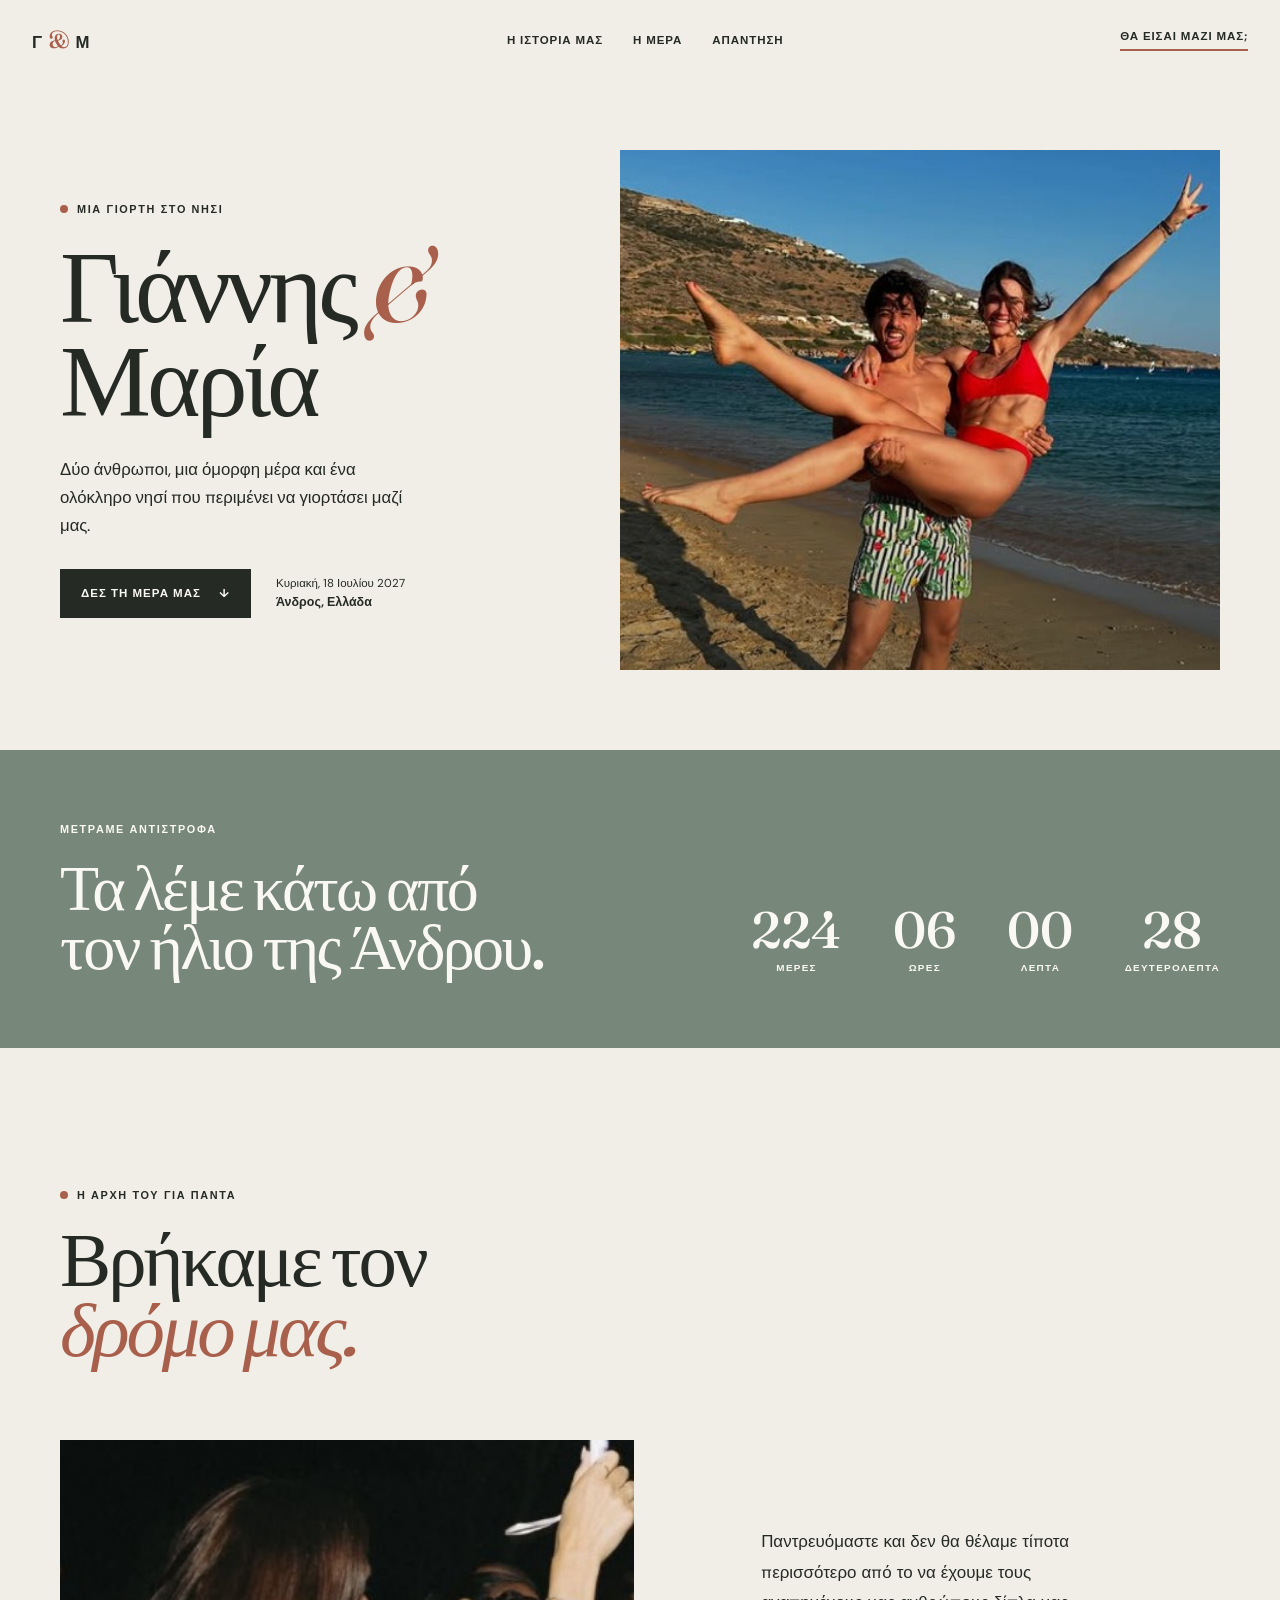
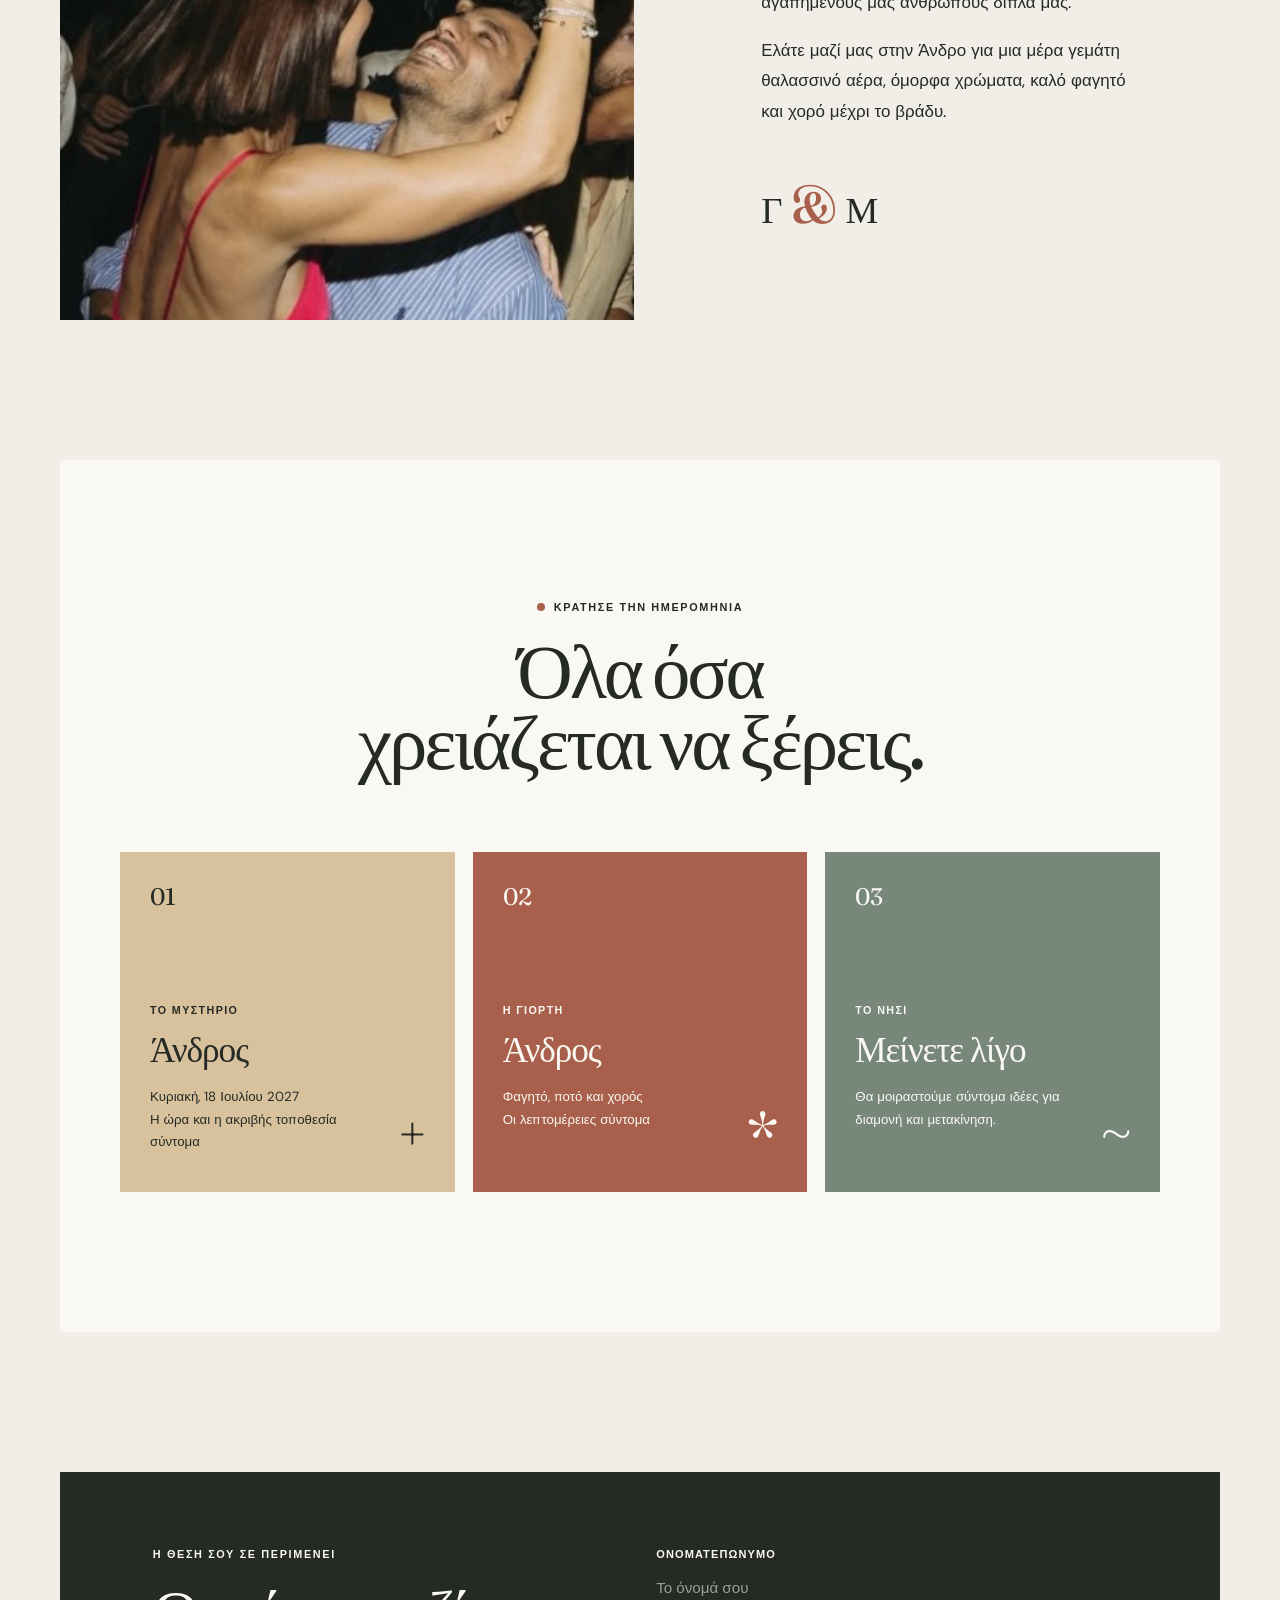
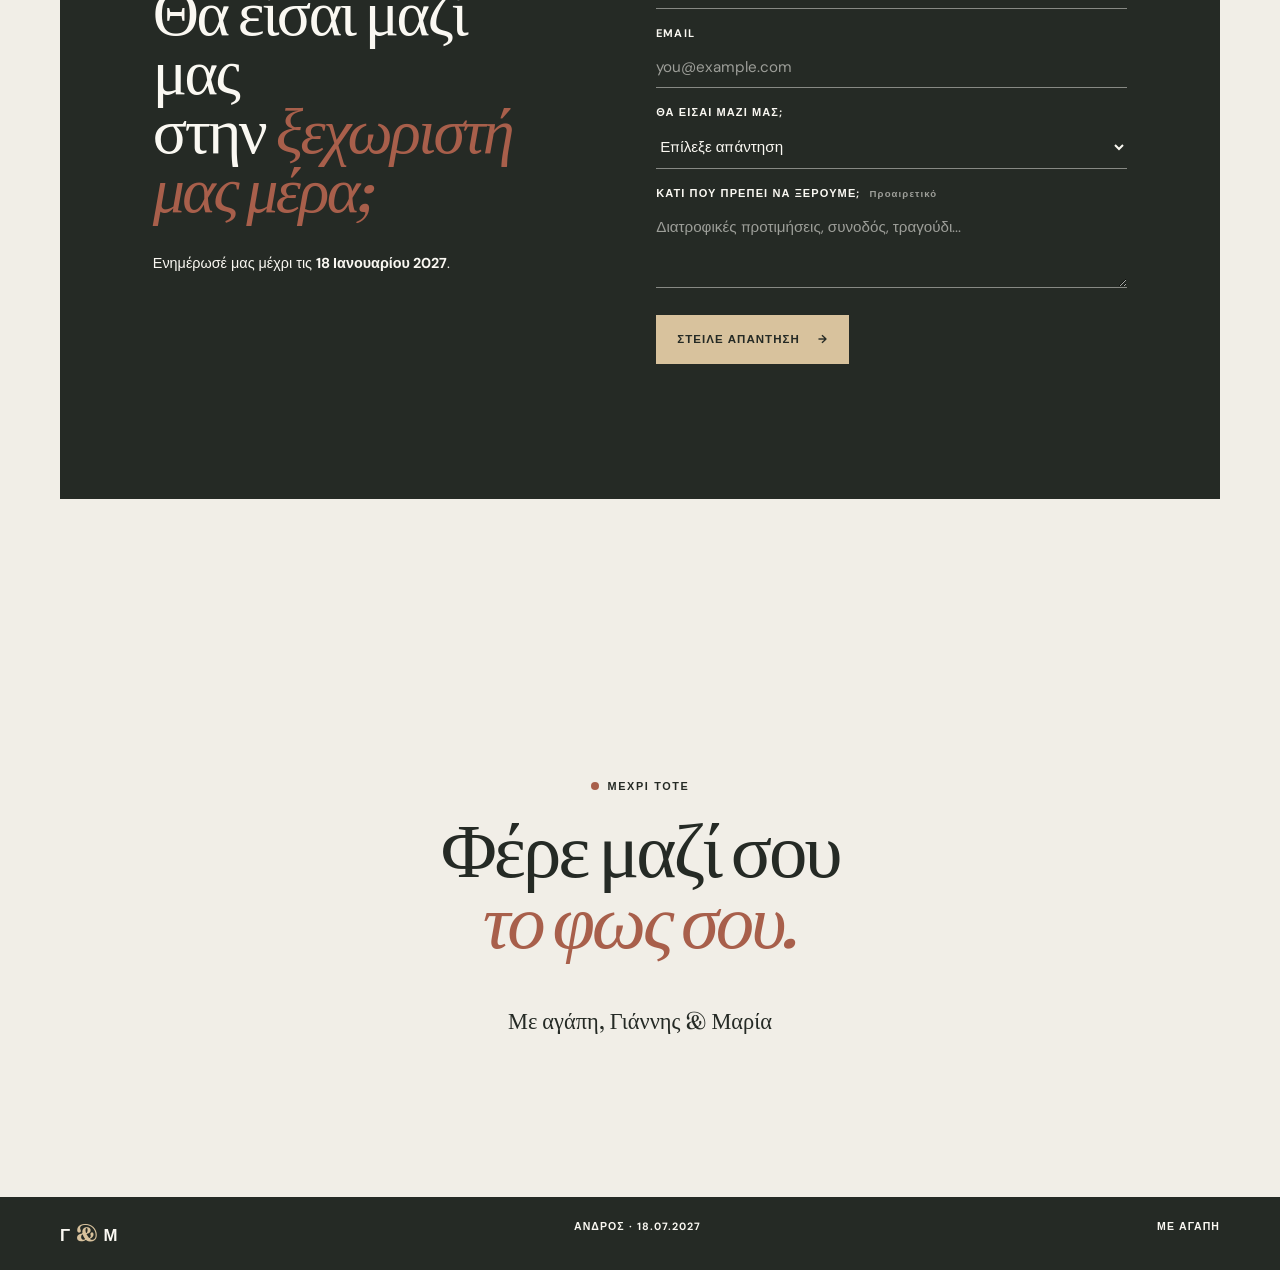
==== index.html @ 0e392e34 "Add files via upload" ====
<!doctype html>
<html lang="el">
<head>
  <meta charset="UTF-8">
  <meta name="viewport" content="width=device-width, initial-scale=1.0">
  <meta name="description" content="Ο Γιάννης και η Μαρία παντρεύονται στην Άνδρο στις 18 Ιουλίου 2027.">
  <title>Γιάννης & Μαρία | Η μέρα μας</title>
  <link rel="preconnect" href="https://fonts.googleapis.com">
  <link rel="preconnect" href="https://fonts.gstatic.com" crossorigin>
  <link href="https://fonts.googleapis.com/css2?family=DM+Sans:wght@400;500;600;700&family=Fraunces:opsz,wght@9..144,500;9..144,600&display=swap" rel="stylesheet">
  <link rel="stylesheet" href="styles.css">
</head>
<body>
  <header class="site-header">
    <a class="wordmark" href="#top" aria-label="Αρχική σελίδα Γιάννη και Μαρίας">Γ <span>&</span> Μ</a>
    <nav class="nav-links" aria-label="Κύρια πλοήγηση">
      <a href="#story">Η ιστορία μας</a>
      <a href="#details">Η μέρα</a>
      <a href="#rsvp">Απάντηση</a>
    </nav>
    <a class="nav-cta" href="#rsvp">Θα είσαι μαζί μας;</a>
  </header>

  <main id="top">
    <section class="hero section-shell">
      <div class="hero-copy reveal">
        <p class="eyebrow"><span class="eyebrow-dot"></span> Μια γιορτή στο νησί</p>
        <h1>Γιάννης <em>&</em><br>Μαρία</h1>
        <p class="hero-intro">Δύο άνθρωποι, μια όμορφη μέρα και ένα ολόκληρο νησί που περιμένει να γιορτάσει μαζί μας.</p>
        <div class="hero-actions">
          <a class="button button-dark" href="#details">Δες τη μέρα μας <span aria-hidden="true">↓</span></a>
          <p class="date-note">Κυριακή, 18 Ιουλίου 2027<br><strong>Άνδρος, Ελλάδα</strong></p>
        </div>
      </div>
      <div class="hero-art reveal delay-one" role="img" aria-label="Ο Γιάννης και η Μαρία στην παραλία">
        <img src="photo_both.jpg" alt="Ο Γιάννης και η Μαρία στην παραλία">
      </div>
    </section>

    <section class="countdown-band">
      <div class="section-shell countdown-content">
        <div>
          <p class="eyebrow eyebrow-light">Μετράμε αντίστροφα</p>
          <h2>Τα λέμε κάτω από<br>τον ήλιο της Άνδρου.</h2>
        </div>
        <div class="countdown" aria-label="Αντίστροφη μέτρηση για τον γάμο">
          <div><strong id="days">--</strong><span>μέρες</span></div>
          <div><strong id="hours">--</strong><span>ώρες</span></div>
          <div><strong id="minutes">--</strong><span>λεπτά</span></div>
          <div><strong id="seconds">--</strong><span>δευτερόλεπτα</span></div>
        </div>
      </div>
    </section>

    <section class="story section-shell" id="story">
      <div class="section-heading reveal">
        <p class="eyebrow"><span class="eyebrow-dot"></span> Η αρχή του για πάντα</p>
        <h2>Βρήκαμε τον<br><em>δρόμο μας.</em></h2>
      </div>
      <div class="story-grid">
        <div class="story-image reveal delay-one"><img src="photo_both_I.jpg" alt="Ο Γιάννης και η Μαρία γιορτάζουν μαζί"></div>
        <div class="story-copy reveal delay-two">
          <p>Παντρευόμαστε και δεν θα θέλαμε τίποτα περισσότερο από το να έχουμε τους αγαπημένους μας ανθρώπους δίπλα μας.</p>
          <p>Ελάτε μαζί μας στην Άνδρο για μια μέρα γεμάτη θαλασσινό αέρα, όμορφα χρώματα, καλό φαγητό και χορό μέχρι το βράδυ.</p>
          <div class="signature">Γ <span>&</span> Μ</div>
        </div>
      </div>
    </section>

    <section class="details section-shell" id="details">
      <div class="section-heading centered reveal">
        <p class="eyebrow"><span class="eyebrow-dot"></span> Κράτησε την ημερομηνία</p>
        <h2>Όλα όσα<br>χρειάζεται να ξέρεις.</h2>
      </div>
      <div class="event-grid">
        <article class="event-card event-yellow reveal">
          <span class="card-number">01</span>
          <p class="card-label">Το μυστήριο</p>
          <h3>Άνδρος</h3>
          <p class="event-meta">Κυριακή, 18 Ιουλίου 2027<br>Η ώρα και η ακριβής τοποθεσία σύντομα</p>
          <span class="card-mark">+</span>
        </article>
        <article class="event-card event-coral reveal delay-one">
          <span class="card-number">02</span>
          <p class="card-label">Η γιορτή</p>
          <h3>Άνδρος</h3>
          <p class="event-meta">Φαγητό, ποτό και χορός<br>Οι λεπτομέρειες σύντομα</p>
          <span class="card-mark">*</span>
        </article>
        <article class="event-card event-teal reveal delay-two">
          <span class="card-number">03</span>
          <p class="card-label">Το νησί</p>
          <h3>Μείνετε λίγο</h3>
          <p class="event-meta">Θα μοιραστούμε σύντομα ιδέες για διαμονή και μετακίνηση.</p>
          <span class="card-mark">~</span>
        </article>
      </div>
    </section>

    <section class="rsvp section-shell" id="rsvp">
      <div class="rsvp-panel reveal">
        <div class="rsvp-intro">
          <p class="eyebrow eyebrow-light">Η θέση σου σε περιμένει</p>
          <h2>Θα είσαι μαζί μας<br>στην <em>ξεχωριστή μας μέρα;</em></h2>
          <p>Ενημέρωσέ μας μέχρι τις <strong>18 Ιανουαρίου 2027</strong>.</p>
        </div>
        <form id="rsvp-form" class="rsvp-form">
          <label>Ονοματεπώνυμο<input type="text" name="name" placeholder="Το όνομά σου" required></label>
          <label>Email<input type="email" name="email" placeholder="you@example.com" required></label>
          <label>Θα είσαι μαζί μας;
            <select name="attendance" required>
              <option value="" disabled selected>Επίλεξε απάντηση</option>
              <option>Ναι, θα είμαι εκεί</option>
              <option>Δυστυχώς, δεν θα μπορέσω</option>
            </select>
          </label>
          <label>Κάτι που πρέπει να ξέρουμε; <span class="optional">Προαιρετικό</span><textarea name="note" rows="3" placeholder="Διατροφικές προτιμήσεις, συνοδός, τραγούδι..."></textarea></label>
          <button class="button button-light" type="submit">Στείλε απάντηση <span aria-hidden="true">→</span></button>
          <p class="form-note" id="form-message" role="status"></p>
        </form>
      </div>
    </section>

    <section class="closing section-shell">
      <p class="eyebrow"><span class="eyebrow-dot"></span> Μέχρι τότε</p>
      <h2>Φέρε μαζί σου<br><em>το φως σου.</em></h2>
      <p class="closing-line">Με αγάπη, Γιάννης & Μαρία</p>
    </section>
  </main>

  <footer class="site-footer">
    <div class="section-shell footer-content">
      <span>Γ <b>&</b> Μ</span>
      <span>Άνδρος · 18.07.2027</span>
      <span>Με αγάπη</span>
    </div>
  </footer>

  <script src="script.js"></script>
</body>
</html>
---- styles.css ----
:root {
  --ink: #252a25;
  --paper: #f1eee7;
  --yellow: #d8c29d;
  --coral: #a85f4b;
  --teal: #77877a;
  --sky: #d9d5ca;
  --white: #faf8f2;
  --line: rgba(37, 42, 37, 0.18);
  --serif: "Fraunces", Georgia, serif;
  --sans: "DM Sans", sans-serif;
}

* { box-sizing: border-box; }
html { scroll-behavior: smooth; }
body { margin: 0; background: var(--paper); color: var(--ink); font-family: var(--sans); }
a { color: inherit; text-decoration: none; }
.section-shell { width: min(1160px, calc(100% - 64px)); margin: 0 auto; }
.site-header { align-items: center; display: flex; justify-content: space-between; margin: 0 auto; max-width: 1280px; padding: 26px 32px; position: relative; z-index: 2; }
.wordmark, .footer-content > span:first-child { font-size: 1.05rem; font-weight: 700; letter-spacing: .05em; }
.wordmark span, .signature span { color: var(--coral); font-family: var(--serif); font-size: 1.35em; font-weight: 500; }
.nav-links { display: flex; gap: 30px; margin-left: 80px; }
.nav-links a { font-size: .72rem; font-weight: 700; letter-spacing: .08em; text-transform: uppercase; }
.nav-links a:hover { color: var(--coral); }
.nav-cta { border-bottom: 2px solid var(--coral); font-size: .72rem; font-weight: 700; letter-spacing: .08em; padding-bottom: 5px; text-transform: uppercase; }
.hero { align-items: center; display: grid; gap: 6%; grid-template-columns: .9fr 1.1fr; min-height: 650px; padding-bottom: 80px; padding-top: 70px; }
.eyebrow { align-items: center; display: flex; font-size: .68rem; font-weight: 700; gap: 9px; letter-spacing: .15em; margin: 0 0 22px; text-transform: uppercase; }
.eyebrow-dot { background: var(--coral); border-radius: 50%; display: inline-block; height: 8px; width: 8px; }
.hero h1, h2 { font-family: var(--serif); font-weight: 500; letter-spacing: -.04em; line-height: .92; margin: 0; }
.hero h1 { font-size: clamp(4.2rem, 8vw, 7.5rem); }
h1 em, h2 em { color: var(--coral); font-style: italic; }
.hero-intro { font-size: 1.05rem; line-height: 1.65; margin: 30px 0; max-width: 360px; }
.hero-actions { align-items: center; display: flex; gap: 25px; }
.button { border: 0; cursor: pointer; display: inline-flex; font-family: var(--sans); font-size: .72rem; font-weight: 700; gap: 18px; justify-content: center; letter-spacing: .09em; padding: 17px 21px; text-transform: uppercase; transition: transform .2s, box-shadow .2s; }
.button:hover { box-shadow: 5px 5px 0 var(--coral); transform: translate(-2px, -2px); }
.button-dark { background: var(--ink); color: var(--white); }
.button-light { background: var(--yellow); color: var(--ink); }
.date-note { font-size: .72rem; line-height: 1.6; margin: 0; }
.date-note strong { font-size: .78rem; }
.hero-art { background: var(--sky); height: 520px; overflow: hidden; position: relative; }
.hero-art::after { background: linear-gradient(180deg, rgba(37, 42, 37, 0) 55%, rgba(37, 42, 37, .3)); content: ""; inset: 0; position: absolute; }
.hero-art img { display: block; height: 100%; object-fit: cover; object-position: center 48%; width: 100%; }
.sun { background: var(--yellow); border-radius: 50%; height: 190px; position: absolute; right: 13%; top: 8%; width: 190px; }
.cloud { background: var(--white); border-radius: 50%; height: 35px; opacity: .75; position: absolute; width: 120px; }
.cloud::after, .cloud::before { background: inherit; border-radius: 50%; content: ""; position: absolute; }
.cloud::before { height: 54px; left: 22px; top: -21px; width: 54px; }.cloud::after { height: 38px; right: 18px; top: -12px; width: 38px; }
.cloud-one { left: 9%; top: 27%; }.cloud-two { right: 5%; top: 45%; transform: scale(.65); }
.island { bottom: 23%; position: absolute; transform: rotate(-5deg); }
.island-back { background: var(--coral); border-radius: 70% 40% 0 0; height: 190px; left: -8%; width: 67%; }
.island-front { background: var(--teal); border-radius: 60% 70% 0 0; bottom: 0; height: 150px; right: -8%; transform: rotate(7deg); width: 78%; }
.sea-line { border-top: 2px solid rgba(255, 253, 248, .7); border-radius: 50%; height: 30px; position: absolute; right: 11%; width: 34%; }
.line-one { bottom: 26%; }.line-two { bottom: 20%; right: 20%; transform: scale(.7); }
.flower { color: var(--white); font-size: 2rem; position: absolute; }.flower-one { bottom: 8%; left: 10%; }.flower-two { bottom: 14%; right: 13%; color: var(--yellow); }
.countdown-band { background: var(--teal); color: var(--white); padding: 72px 0; }
.countdown-content { align-items: end; display: flex; justify-content: space-between; }.eyebrow-light { color: var(--white); }.countdown-content h2 { font-size: clamp(2.8rem, 5vw, 4.8rem); }
.countdown { display: flex; gap: clamp(17px, 4vw, 55px); }.countdown div { text-align: center; }.countdown strong { display: block; font-family: var(--serif); font-size: clamp(2.1rem, 4vw, 4.4rem); font-weight: 500; line-height: 1; }.countdown span { font-size: .62rem; font-weight: 700; letter-spacing: .13em; text-transform: uppercase; }
.story, .details, .closing { padding-bottom: 140px; padding-top: 140px; }.section-heading h2, .closing h2 { font-size: clamp(3.4rem, 6vw, 6rem); }.story-grid { align-items: center; display: grid; gap: 11%; grid-template-columns: 1fr .8fr; margin-top: 75px; }.story-image { align-items: end; background: linear-gradient(145deg, var(--yellow) 0 60%, var(--teal) 60%); display: flex; height: 480px; justify-content: center; padding: 24px; }.story-image span { background: var(--white); font-size: .72rem; letter-spacing: .08em; padding: 10px 13px; text-transform: uppercase; }.story-copy { font-size: 1.06rem; line-height: 1.8; max-width: 370px; }.signature { font-family: var(--serif); font-size: 2.3rem; margin-top: 35px; }.signature span { color: var(--coral); }
.details { background: var(--white); max-width: 100%; padding-left: max(32px, calc((100% - 1160px) / 2)); padding-right: max(32px, calc((100% - 1160px) / 2)); }.centered { text-align: center; }.centered .eyebrow { justify-content: center; }.event-grid { display: grid; gap: 18px; grid-template-columns: repeat(3, 1fr); margin-top: 75px; }.event-card { min-height: 340px; padding: 30px; position: relative; }.event-yellow { background: var(--yellow); }.event-coral { background: var(--coral); }.event-teal { background: var(--teal); }.card-number { font-family: var(--serif); font-size: 1.5rem; }.card-label { font-size: .67rem; font-weight: 700; letter-spacing: .13em; margin-top: 92px; text-transform: uppercase; }.event-card h3 { font-family: var(--serif); font-size: 2.2rem; font-weight: 500; letter-spacing: -.03em; margin: 8px 0 15px; }.event-meta { font-size: .83rem; line-height: 1.7; margin: 0; max-width: 230px; }.card-mark { bottom: 25px; font-family: var(--serif); font-size: 3.4rem; position: absolute; right: 28px; }
.rsvp { padding-bottom: 140px; padding-top: 140px; }.rsvp-panel { background: var(--ink); color: var(--white); display: grid; gap: 13%; grid-template-columns: .8fr 1fr; padding: 75px 8%; }.rsvp-intro h2 { font-size: clamp(3.3rem, 5vw, 5.4rem); }.rsvp-intro > p:last-child { font-size: .9rem; line-height: 1.7; margin-top: 32px; }.rsvp-form { display: grid; gap: 17px; }.rsvp-form label { font-size: .69rem; font-weight: 700; letter-spacing: .1em; text-transform: uppercase; }.rsvp-form input, .rsvp-form select, .rsvp-form textarea { background: transparent; border: 0; border-bottom: 1px solid rgba(255, 253, 248, .45); border-radius: 0; color: var(--white); display: block; font: 400 .95rem var(--sans); margin-top: 7px; outline: none; padding: 10px 0; width: 100%; }.rsvp-form select option { color: var(--ink); }.rsvp-form textarea { resize: vertical; }.rsvp-form input::placeholder, .rsvp-form textarea::placeholder { color: rgba(255, 253, 248, .55); }.optional { color: rgba(255, 253, 248, .55); font-size: .6rem; margin-left: 5px; text-transform: none; }.rsvp-form .button { justify-self: start; margin-top: 10px; }.form-note { color: var(--yellow); font-size: .78rem; min-height: 18px; }
.closing { text-align: center; }.closing .eyebrow { justify-content: center; }.closing-line { font-family: var(--serif); font-size: 1.4rem; margin-top: 50px; }.site-footer { background: var(--yellow); padding: 23px 0; }.footer-content { display: flex; font-size: .66rem; font-weight: 700; justify-content: space-between; letter-spacing: .1em; text-transform: uppercase; }.footer-content b { color: var(--coral); font-family: var(--serif); font-size: 1.3em; }
.reveal { animation: rise .8s both; }.delay-one { animation-delay: .12s; }.delay-two { animation-delay: .22s; }@keyframes rise { from { opacity: 0; transform: translateY(18px); } to { opacity: 1; transform: translateY(0); } }
@media (max-width: 760px) { .section-shell { width: min(100% - 40px, 560px); }.site-header { padding: 20px; }.nav-links { display: none; }.nav-cta { font-size: .62rem; }.hero { display: block; min-height: auto; padding-bottom: 60px; padding-top: 55px; }.hero h1 { font-size: clamp(4.1rem, 20vw, 6rem); }.hero-actions { align-items: start; flex-direction: column; gap: 18px; }.hero-art { height: 350px; margin-top: 50px; }.sun { height: 125px; width: 125px; }.countdown-band { padding: 55px 0; }.countdown-content { align-items: start; display: block; }.countdown-content h2 { font-size: 3.3rem; }.countdown { justify-content: space-between; margin-top: 38px; }.countdown strong { font-size: 2.5rem; }.countdown span { font-size: .5rem; }.story, .details, .closing, .rsvp { padding-bottom: 85px; padding-top: 85px; }.story-grid, .event-grid, .rsvp-panel { display: block; }.story-image { height: 350px; margin-top: 45px; }.story-copy { margin-top: 35px; }.event-card { min-height: 300px; margin-top: 14px; }.card-label { margin-top: 70px; }.rsvp-panel { padding: 48px 25px; }.rsvp-form { margin-top: 45px; }.footer-content { align-items: center; flex-direction: column; gap: 12px; text-align: center; } }

/* The photographs lead the design now; the original illustration rules remain unused. */
.hero-art { background: var(--sky); }
.hero-art::after { background: linear-gradient(180deg, rgba(37, 42, 37, 0) 55%, rgba(37, 42, 37, .3)); content: ""; inset: 0; position: absolute; }
.hero-art img { display: block; height: 100%; object-fit: cover; object-position: center 48%; width: 100%; }
.countdown-band { background: var(--teal); }
.story-image { background: var(--sky); display: block; overflow: hidden; padding: 0; }
.story-image img { display: block; height: 100%; object-fit: cover; object-position: center; width: 100%; }
.event-coral { color: var(--white); }
.event-teal { color: var(--white); }
.site-footer { background: var(--ink); color: var(--white); }
.footer-content b { color: var(--yellow); }
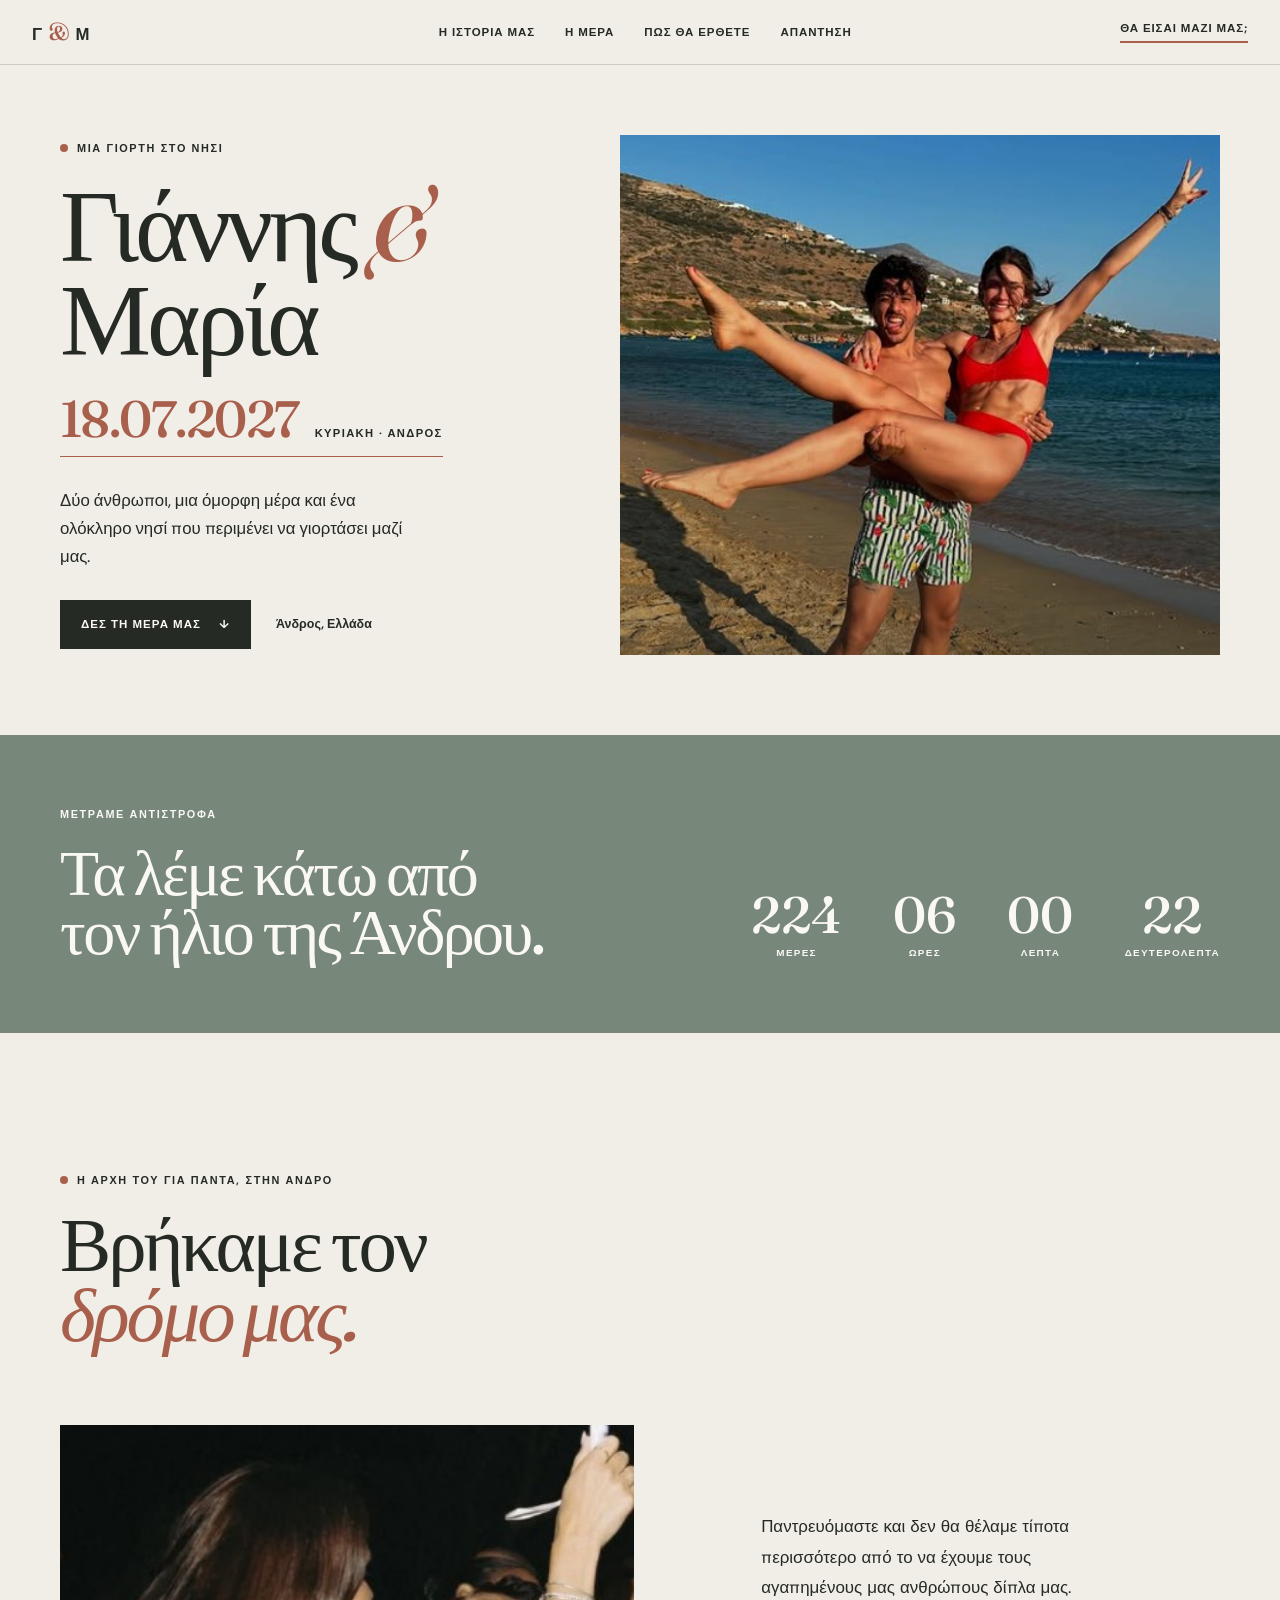
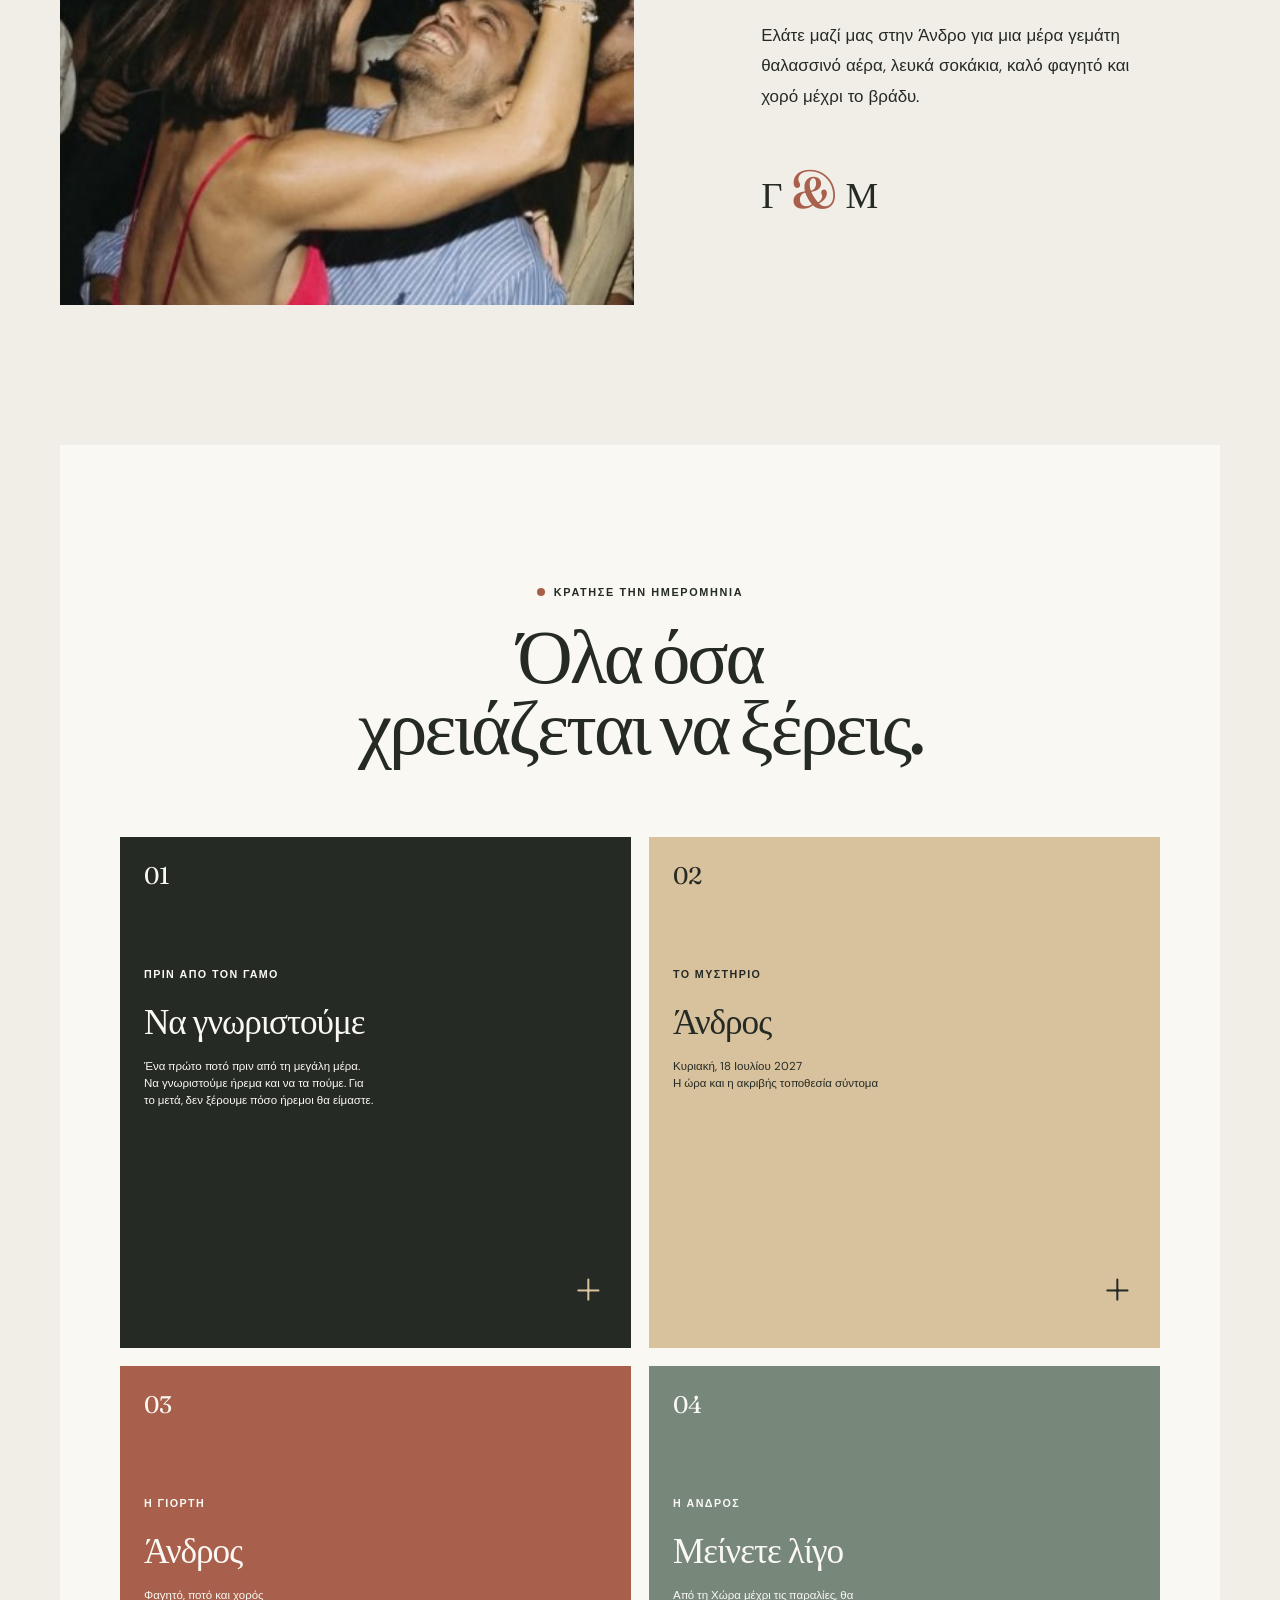
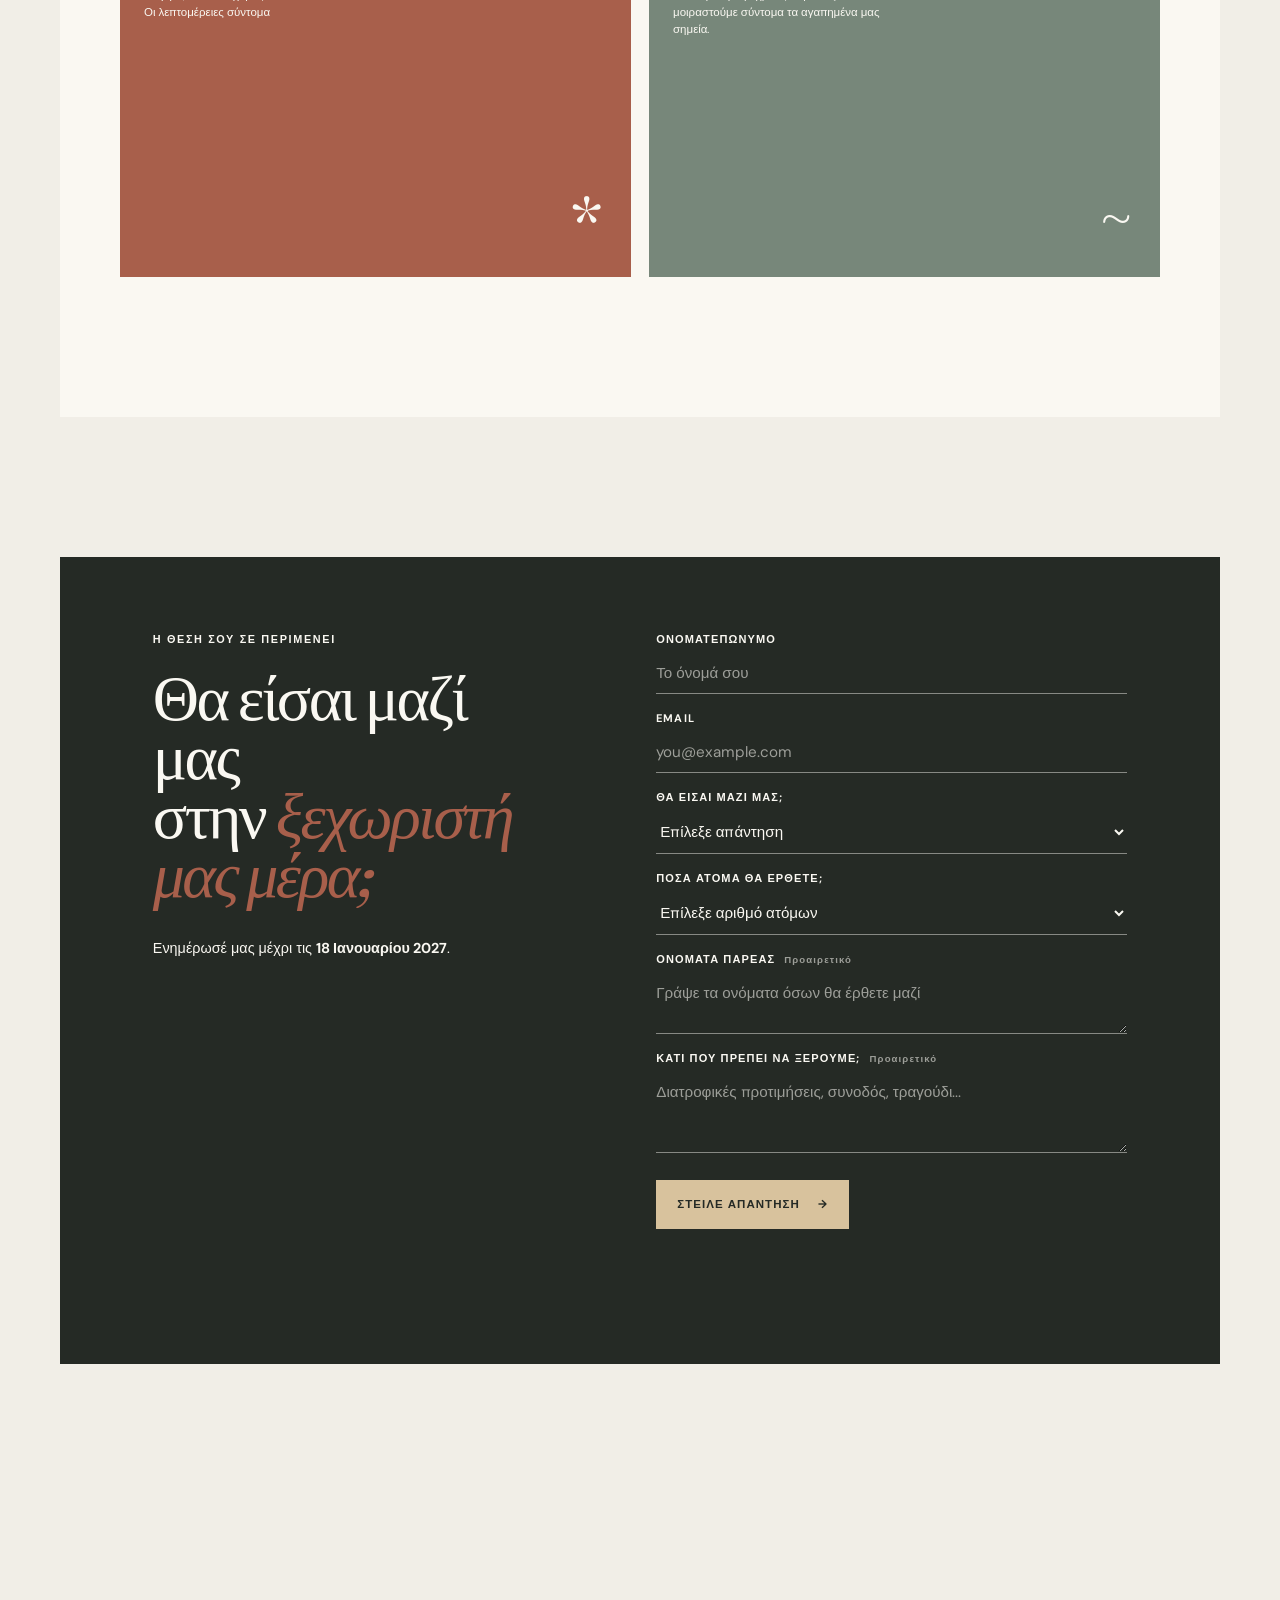
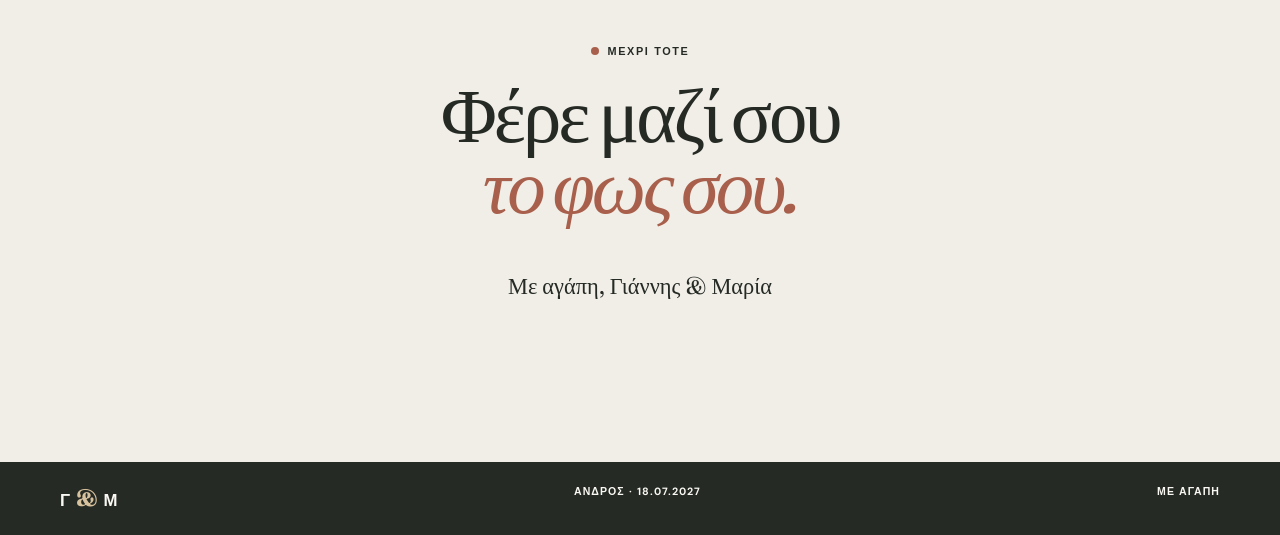
==== commit 67e4a658: "Add files via upload" ====
--- a/index.html
+++ b/index.html
@@ -8,7 +8,7 @@
   <link rel="preconnect" href="https://fonts.googleapis.com">
   <link rel="preconnect" href="https://fonts.gstatic.com" crossorigin>
   <link href="https://fonts.googleapis.com/css2?family=DM+Sans:wght@400;500;600;700&family=Fraunces:opsz,wght@9..144,500;9..144,600&display=swap" rel="stylesheet">
-  <link rel="stylesheet" href="styles.css">
+  <link rel="stylesheet" href="styles.css?v=4">
 </head>
 <body>
   <header class="site-header">
@@ -16,6 +16,7 @@
     <nav class="nav-links" aria-label="Κύρια πλοήγηση">
       <a href="#story">Η ιστορία μας</a>
       <a href="#details">Η μέρα</a>
+      <a href="directions.html">Πώς θα έρθετε</a>
       <a href="#rsvp">Απάντηση</a>
     </nav>
     <a class="nav-cta" href="#rsvp">Θα είσαι μαζί μας;</a>
@@ -26,10 +27,11 @@
       <div class="hero-copy reveal">
         <p class="eyebrow"><span class="eyebrow-dot"></span> Μια γιορτή στο νησί</p>
         <h1>Γιάννης <em>&</em><br>Μαρία</h1>
+        <div class="hero-date"><strong>18.07.2027</strong><span>Κυριακή · Άνδρος</span></div>
         <p class="hero-intro">Δύο άνθρωποι, μια όμορφη μέρα και ένα ολόκληρο νησί που περιμένει να γιορτάσει μαζί μας.</p>
         <div class="hero-actions">
           <a class="button button-dark" href="#details">Δες τη μέρα μας <span aria-hidden="true">↓</span></a>
-          <p class="date-note">Κυριακή, 18 Ιουλίου 2027<br><strong>Άνδρος, Ελλάδα</strong></p>
+          <p class="date-note"><strong>Άνδρος, Ελλάδα</strong></p>
         </div>
       </div>
       <div class="hero-art reveal delay-one" role="img" aria-label="Ο Γιάννης και η Μαρία στην παραλία">
@@ -54,14 +56,14 @@
 
     <section class="story section-shell" id="story">
       <div class="section-heading reveal">
-        <p class="eyebrow"><span class="eyebrow-dot"></span> Η αρχή του για πάντα</p>
+        <p class="eyebrow"><span class="eyebrow-dot"></span> Η αρχή του για πάντα, στην Άνδρο</p>
         <h2>Βρήκαμε τον<br><em>δρόμο μας.</em></h2>
       </div>
       <div class="story-grid">
         <div class="story-image reveal delay-one"><img src="photo_both_I.jpg" alt="Ο Γιάννης και η Μαρία γιορτάζουν μαζί"></div>
         <div class="story-copy reveal delay-two">
           <p>Παντρευόμαστε και δεν θα θέλαμε τίποτα περισσότερο από το να έχουμε τους αγαπημένους μας ανθρώπους δίπλα μας.</p>
-          <p>Ελάτε μαζί μας στην Άνδρο για μια μέρα γεμάτη θαλασσινό αέρα, όμορφα χρώματα, καλό φαγητό και χορό μέχρι το βράδυ.</p>
+          <p>Ελάτε μαζί μας στην Άνδρο για μια μέρα γεμάτη θαλασσινό αέρα, λευκά σοκάκια, καλό φαγητό και χορό μέχρι το βράδυ.</p>
           <div class="signature">Γ <span>&</span> Μ</div>
         </div>
       </div>
@@ -73,25 +75,32 @@
         <h2>Όλα όσα<br>χρειάζεται να ξέρεις.</h2>
       </div>
       <div class="event-grid">
-        <article class="event-card event-yellow reveal">
+        <article class="event-card event-pre reveal">
           <span class="card-number">01</span>
+          <p class="card-label">Πριν από τον γάμο</p>
+          <h3>Να γνωριστούμε</h3>
+          <p class="event-meta">Ένα πρώτο ποτό πριν από τη μεγάλη μέρα.<br>Να γνωριστούμε ήρεμα και να τα πούμε. Για το μετά, δεν ξέρουμε πόσο ήρεμοι θα είμαστε.</p>
+          <span class="card-mark">+</span>
+        </article>
+        <article class="event-card event-yellow reveal delay-one">
+          <span class="card-number">02</span>
           <p class="card-label">Το μυστήριο</p>
           <h3>Άνδρος</h3>
           <p class="event-meta">Κυριακή, 18 Ιουλίου 2027<br>Η ώρα και η ακριβής τοποθεσία σύντομα</p>
           <span class="card-mark">+</span>
         </article>
         <article class="event-card event-coral reveal delay-one">
-          <span class="card-number">02</span>
+          <span class="card-number">03</span>
           <p class="card-label">Η γιορτή</p>
           <h3>Άνδρος</h3>
           <p class="event-meta">Φαγητό, ποτό και χορός<br>Οι λεπτομέρειες σύντομα</p>
           <span class="card-mark">*</span>
         </article>
         <article class="event-card event-teal reveal delay-two">
-          <span class="card-number">03</span>
-          <p class="card-label">Το νησί</p>
+          <span class="card-number">04</span>
+          <p class="card-label">Η Άνδρος</p>
           <h3>Μείνετε λίγο</h3>
-          <p class="event-meta">Θα μοιραστούμε σύντομα ιδέες για διαμονή και μετακίνηση.</p>
+          <p class="event-meta">Από τη Χώρα μέχρι τις παραλίες, θα μοιραστούμε σύντομα τα αγαπημένα μας σημεία.</p>
           <span class="card-mark">~</span>
         </article>
       </div>
@@ -114,6 +123,22 @@
               <option>Δυστυχώς, δεν θα μπορέσω</option>
             </select>
           </label>
+          <label>Πόσα άτομα θα έρθετε;
+            <select name="party_size" required>
+              <option value="" disabled selected>Επίλεξε αριθμό ατόμων</option>
+              <option>1 άτομο</option>
+              <option>2 άτομα</option>
+              <option>3 άτομα</option>
+              <option>4 άτομα</option>
+              <option>5 άτομα</option>
+              <option>6 άτομα</option>
+              <option>7 άτομα</option>
+              <option>8 άτομα</option>
+              <option>9 άτομα</option>
+              <option>10 άτομα</option>
+            </select>
+          </label>
+          <label>Ονόματα παρέας <span class="optional">Προαιρετικό</span><textarea name="guest_names" rows="2" placeholder="Γράψε τα ονόματα όσων θα έρθετε μαζί"></textarea></label>
           <label>Κάτι που πρέπει να ξέρουμε; <span class="optional">Προαιρετικό</span><textarea name="note" rows="3" placeholder="Διατροφικές προτιμήσεις, συνοδός, τραγούδι..."></textarea></label>
           <button class="button button-light" type="submit">Στείλε απάντηση <span aria-hidden="true">→</span></button>
           <p class="form-note" id="form-message" role="status"></p>
--- a/styles.css
+++ b/styles.css
@@ -16,7 +16,7 @@
 body { margin: 0; background: var(--paper); color: var(--ink); font-family: var(--sans); }
 a { color: inherit; text-decoration: none; }
 .section-shell { width: min(1160px, calc(100% - 64px)); margin: 0 auto; }
-.site-header { align-items: center; display: flex; justify-content: space-between; margin: 0 auto; max-width: 1280px; padding: 26px 32px; position: relative; z-index: 2; }
+.site-header { align-items: center; backdrop-filter: blur(10px); background: rgba(241, 238, 231, .94); border-bottom: 1px solid var(--line); display: flex; justify-content: space-between; margin: 0 auto; max-width: 1280px; padding: 18px 32px; position: sticky; top: 0; z-index: 10; }
 .wordmark, .footer-content > span:first-child { font-size: 1.05rem; font-weight: 700; letter-spacing: .05em; }
 .wordmark span, .signature span { color: var(--coral); font-family: var(--serif); font-size: 1.35em; font-weight: 500; }
 .nav-links { display: flex; gap: 30px; margin-left: 80px; }
@@ -72,3 +72,29 @@
 .event-teal { color: var(--white); }
 .site-footer { background: var(--ink); color: var(--white); }
 .footer-content b { color: var(--yellow); }
+
+.hero-date { align-items: baseline; border-bottom: 1px solid var(--coral); display: flex; gap: 16px; margin: 28px 0 0; padding-bottom: 12px; width: fit-content; }
+.hero-date strong { color: var(--coral); font-family: var(--serif); font-size: clamp(2rem, 4vw, 3.2rem); font-weight: 500; letter-spacing: -.03em; line-height: 1; }
+.hero-date span { font-size: .7rem; font-weight: 700; letter-spacing: .12em; text-transform: uppercase; }
+.event-grid { grid-auto-rows: minmax(340px, 1fr); grid-template-columns: repeat(2, minmax(0, 1fr)); }
+.event-card { min-width: 0; overflow-wrap: anywhere; }
+.event-grid { grid-auto-rows: auto; }
+.event-card { aspect-ratio: 1 / 1; display: flex; flex-direction: column; min-height: 0; padding: 24px; }
+.card-label { margin-top: clamp(35px, 6vw, 92px); }
+.event-card h3 { font-size: clamp(1.55rem, 3vw, 2.2rem); }
+.event-meta { font-size: clamp(.68rem, .9vw, .83rem); line-height: 1.5; }
+.event-pre { background: var(--ink); color: var(--white); }
+.event-pre .card-mark { color: var(--yellow); }
+@media (max-width: 760px) { .hero-date { margin-top: 24px; }.hero-date strong { font-size: 2.5rem; }.event-grid { display: block; grid-auto-rows: auto; }.event-card { aspect-ratio: auto; min-height: 300px; }.card-label { margin-top: 70px; }.event-card h3 { font-size: 2.2rem; }.event-meta { font-size: .83rem; line-height: 1.7; } }
+
+.active-link { color: var(--coral); }
+.travel-hero { align-items: end; display: flex; justify-content: space-between; min-height: 470px; padding-bottom: 100px; padding-top: 100px; }
+.travel-hero h1 { font-family: var(--serif); font-size: clamp(4rem, 8vw, 7rem); font-weight: 500; letter-spacing: -.05em; line-height: .9; margin: 0; }
+.travel-hero h1 em { color: var(--coral); font-style: italic; }
+.travel-lead { font-size: 1.05rem; line-height: 1.7; margin: 32px 0 0; max-width: 510px; }
+.travel-stamp { align-items: center; border: 1px solid var(--coral); border-radius: 50%; color: var(--coral); display: flex; flex-direction: column; height: 170px; justify-content: center; transform: rotate(8deg); width: 170px; }
+.travel-stamp span { font-family: var(--serif); font-size: 4rem; line-height: .8; }.travel-stamp small { font-size: .6rem; font-weight: 700; letter-spacing: .15em; line-height: 1.4; margin-top: 13px; text-align: center; }
+.route-section { padding-bottom: 140px; position: relative; }.route-line { border-left: 1px solid var(--coral); bottom: 170px; left: 71px; opacity: .55; position: absolute; top: 0; }.route-step { align-items: start; display: grid; gap: 42px; grid-template-columns: 80px minmax(0, 590px); padding-bottom: 62px; position: relative; }.route-step:last-child { padding-bottom: 0; }.step-number { align-items: center; background: var(--paper); border: 1px solid var(--coral); border-radius: 50%; color: var(--coral); display: flex; font-family: var(--serif); height: 55px; justify-content: center; position: relative; width: 55px; z-index: 1; }.route-step h2 { font-size: clamp(2.5rem, 5vw, 4rem); }.route-step p:not(.card-label) { font-size: .98rem; line-height: 1.8; margin: 16px 0 20px; }.text-link { border-bottom: 1px solid var(--coral); color: var(--coral); font-size: .7rem; font-weight: 700; letter-spacing: .1em; padding-bottom: 5px; text-transform: uppercase; }.text-link span { font-size: 1.1rem; margin-left: 10px; }
+.tickets-section { background: var(--teal); color: var(--white); padding: 110px 0; }.tickets-grid { align-items: center; display: grid; gap: 12%; grid-template-columns: 1fr .8fr; }.tickets-section h2 { font-size: clamp(3.2rem, 6vw, 5.5rem); }.tickets-section p:not(.eyebrow) { font-size: .98rem; line-height: 1.8; max-width: 500px; }.fare-card { background: var(--yellow); color: var(--ink); padding: 35px; }.fare-card h3 { font-family: var(--serif); font-size: 2.3rem; font-weight: 500; line-height: 1; margin: 70px 0 15px; }.fare-card p { font-size: .9rem !important; line-height: 1.7 !important; }.fare-status { border-top: 1px solid rgba(37, 42, 37, .35); display: block; font-size: .65rem; font-weight: 700; letter-spacing: .12em; margin-top: 30px; padding-top: 15px; text-transform: uppercase; }
+.travel-note { padding-bottom: 140px; padding-top: 140px; }.travel-note h2 { font-size: clamp(3.5rem, 7vw, 6rem); }.travel-note > p:not(.eyebrow) { font-family: var(--serif); font-size: 1.3rem; margin: 35px 0; }
+@media (max-width: 760px) { .travel-hero { align-items: start; display: block; min-height: auto; padding-bottom: 75px; padding-top: 75px; }.travel-hero h1 { font-size: clamp(3.8rem, 17vw, 5.5rem); }.travel-stamp { height: 125px; margin: 45px 0 0 auto; width: 125px; }.travel-stamp span { font-size: 3rem; }.route-section { padding-bottom: 85px; }.route-line { left: 27px; }.route-step { gap: 22px; grid-template-columns: 55px minmax(0, 1fr); padding-bottom: 48px; }.route-step h2 { font-size: 2.8rem; }.tickets-section { padding: 80px 0; }.tickets-grid { display: block; }.fare-card { margin-top: 45px; }.travel-note { padding-bottom: 85px; padding-top: 85px; }.travel-note > p:not(.eyebrow) { font-size: 1.05rem; } }
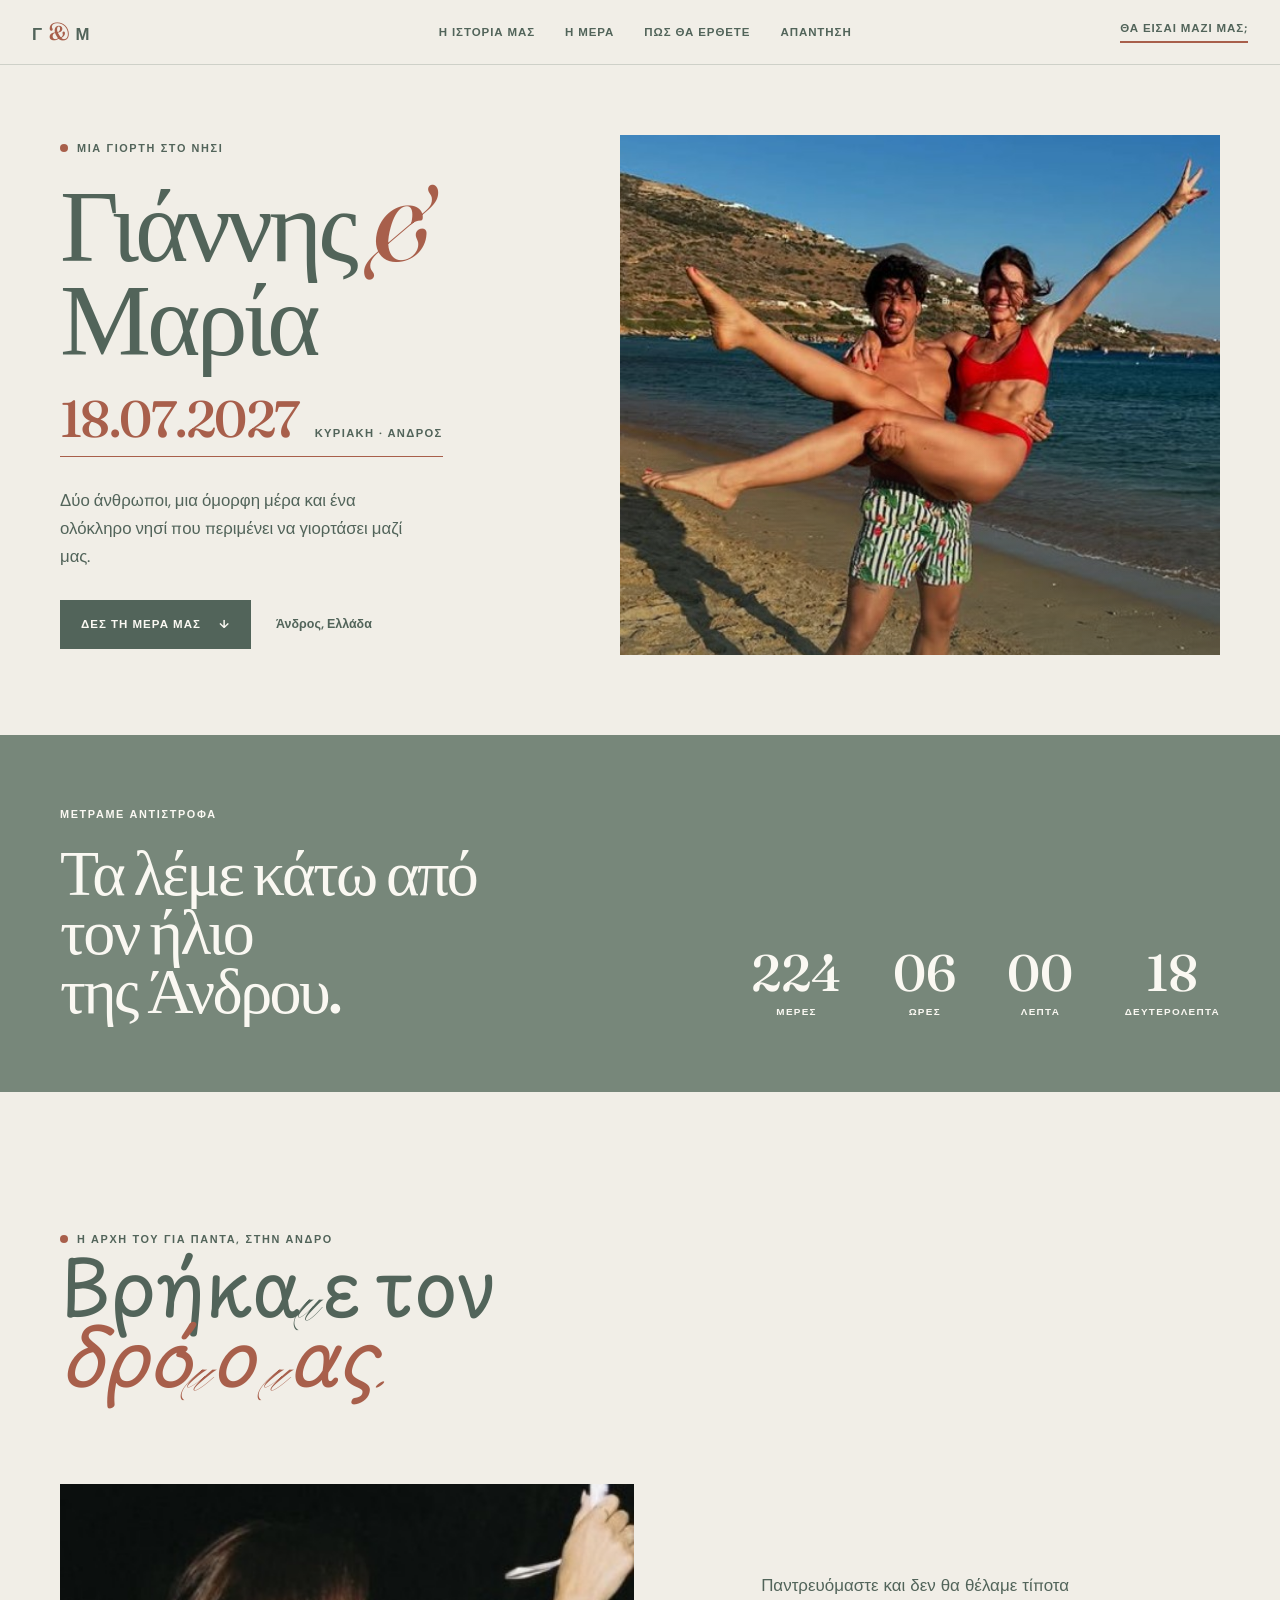
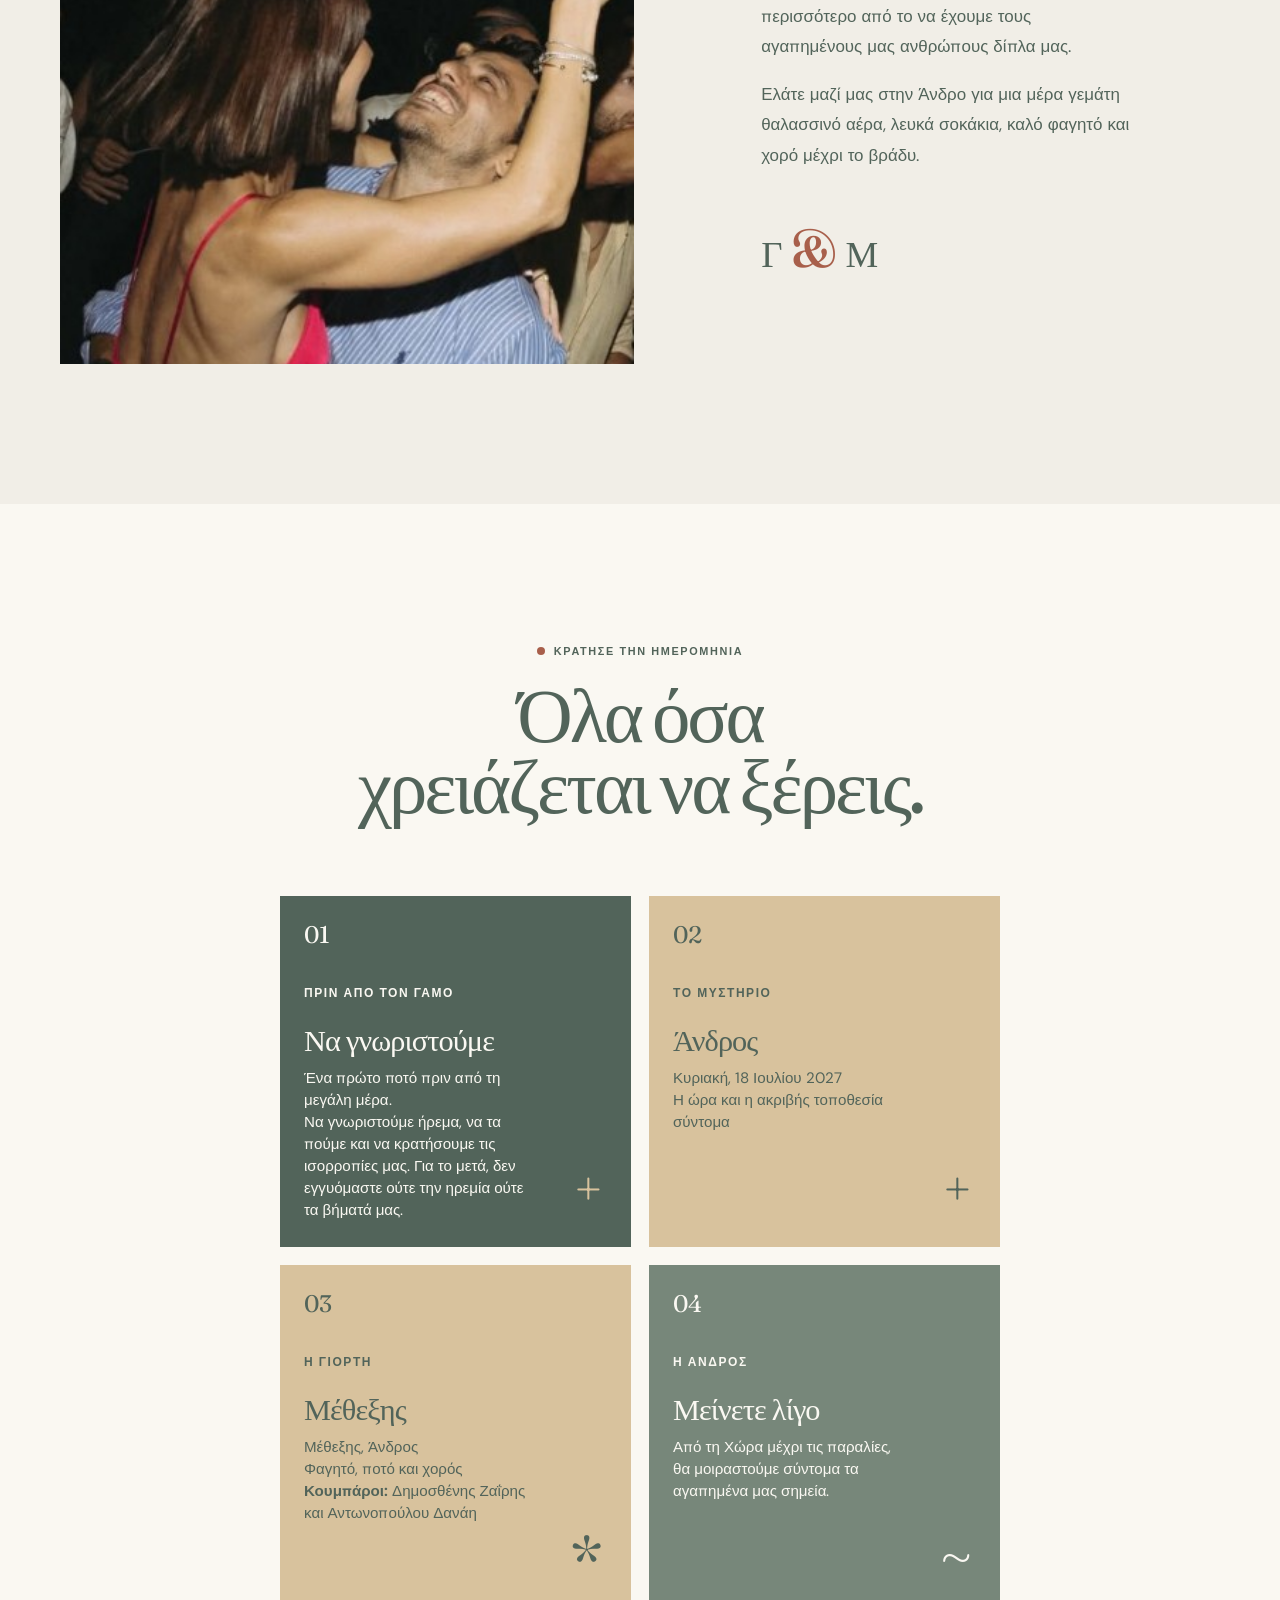
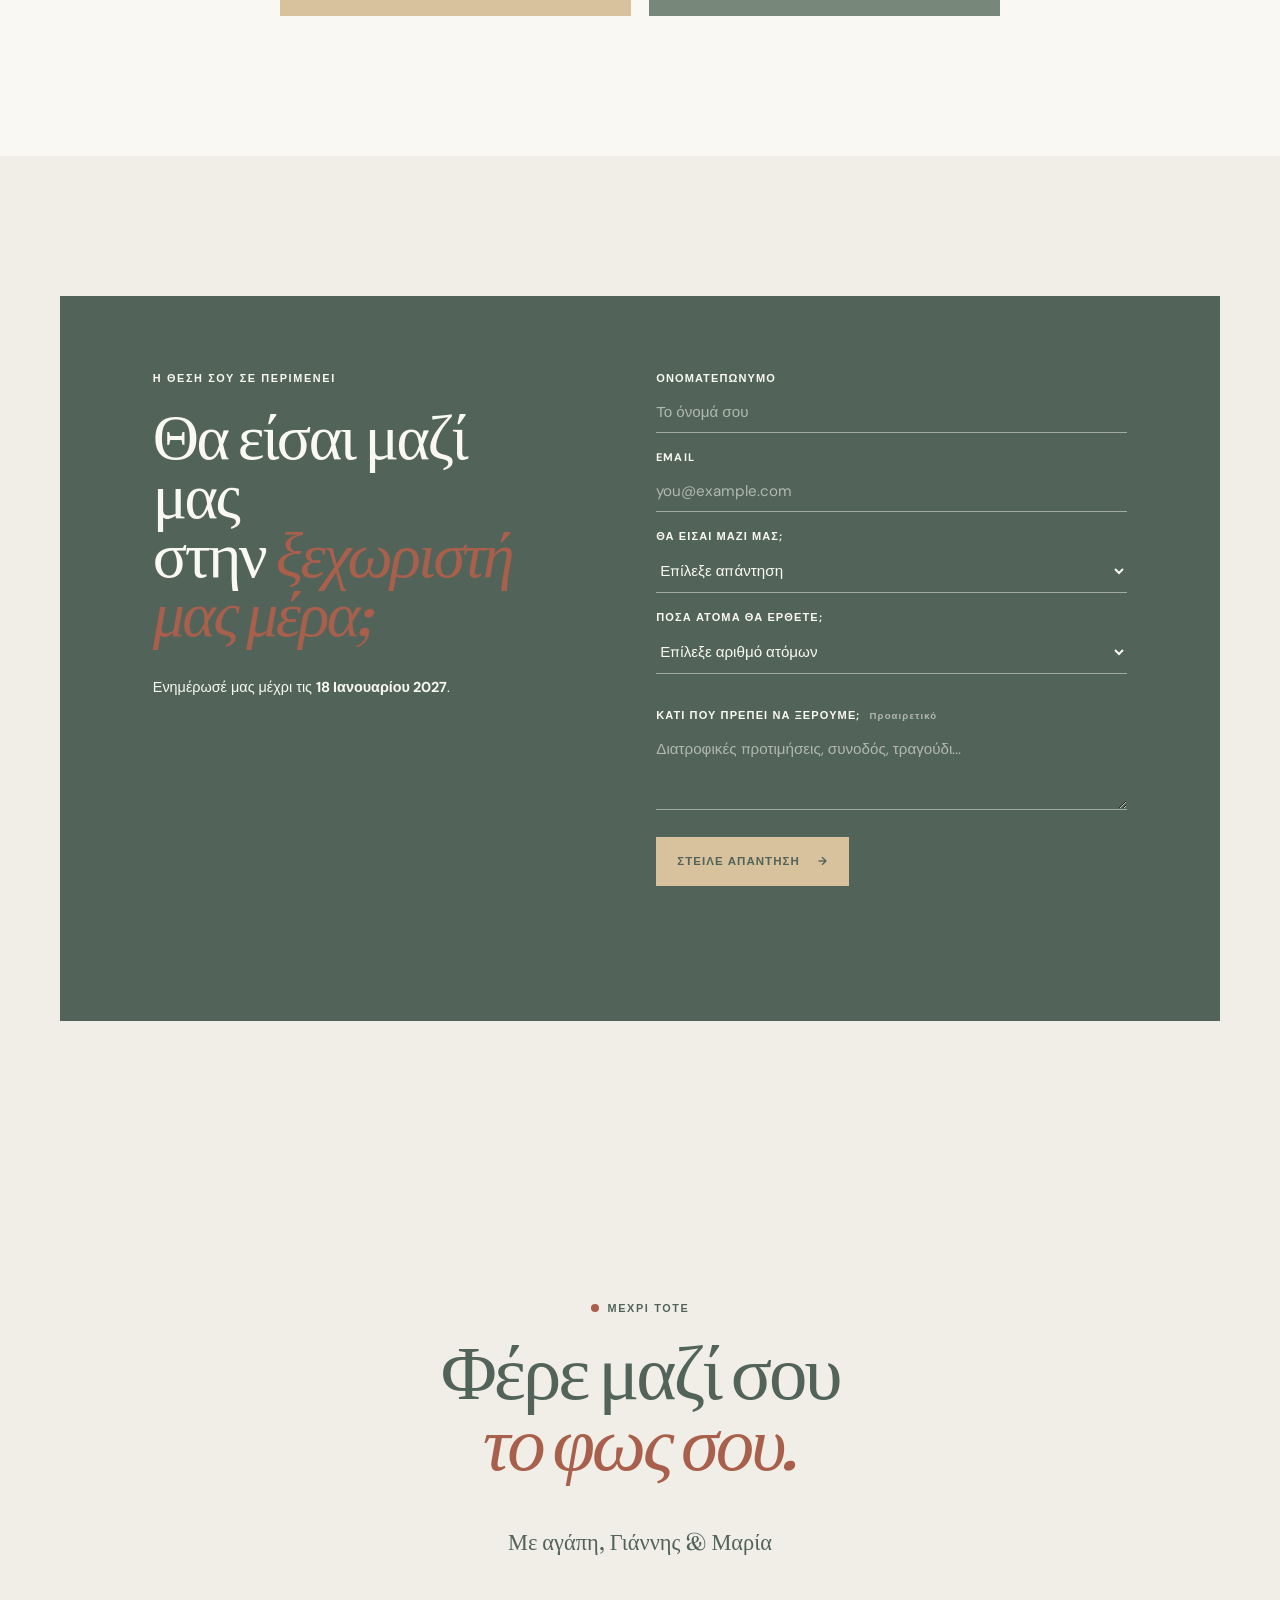
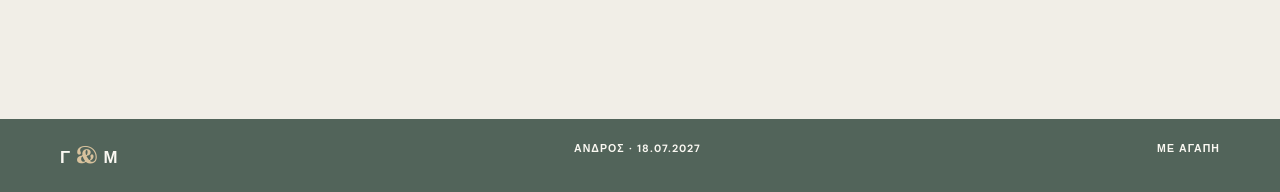
==== commit b1dd0bbe: "Add files via upload" ====
--- a/index.html
+++ b/index.html
@@ -8,7 +8,21 @@
   <link rel="preconnect" href="https://fonts.googleapis.com">
   <link rel="preconnect" href="https://fonts.gstatic.com" crossorigin>
   <link href="https://fonts.googleapis.com/css2?family=DM+Sans:wght@400;500;600;700&family=Fraunces:opsz,wght@9..144,500;9..144,600&display=swap" rel="stylesheet">
-  <link rel="stylesheet" href="styles.css?v=4">
+  <link href="https://fonts.googleapis.com/css2?family=Playpen+Sans:wght@400&display=swap" rel="stylesheet">
+  <link href="https://fonts.googleapis.com/css2?family=Ballet&display=swap" rel="stylesheet">
+  <link rel="stylesheet" href="styles.css?v=6">
+  <style>
+    .event-grid { display: grid; gap: 18px; grid-template-columns: repeat(2, minmax(0, 1fr)); }
+    .event-card { aspect-ratio: 1 / 1; container-type: inline-size; display: flex; flex-direction: column; min-height: 0; overflow-wrap: anywhere; padding: 24px; }
+    .event-card .card-label { font-size: clamp(.6rem, 4.5cqw, .75rem); margin-top: clamp(16px, 12cqw, 58px); }
+    .event-card h3 { font-size: clamp(1rem, 10cqw, 2.2rem); margin-bottom: clamp(8px, 3cqw, 15px); }
+    .event-card .event-meta { font-size: clamp(.65rem, 5cqw, .95rem); line-height: 1.45; }
+    @media (max-width: 480px) {
+      .event-grid { display: block; }
+      .event-card { aspect-ratio: auto; min-height: 300px; }
+      .event-card .card-label { margin-top: 70px; }
+    }
+  </style>
 </head>
 <body>
   <header class="site-header">
@@ -43,7 +57,7 @@
       <div class="section-shell countdown-content">
         <div>
           <p class="eyebrow eyebrow-light">Μετράμε αντίστροφα</p>
-          <h2>Τα λέμε κάτω από<br>τον ήλιο της Άνδρου.</h2>
+          <h2><span>Τα λέμε κάτω από</span><span>τον ήλιο</span><span>της Άνδρου.</span></h2>
         </div>
         <div class="countdown" aria-label="Αντίστροφη μέτρηση για τον γάμο">
           <div><strong id="days">--</strong><span>μέρες</span></div>
@@ -72,30 +86,30 @@
     <section class="details section-shell" id="details">
       <div class="section-heading centered reveal">
         <p class="eyebrow"><span class="eyebrow-dot"></span> Κράτησε την ημερομηνία</p>
-        <h2>Όλα όσα<br>χρειάζεται να ξέρεις.</h2>
+        <h2><span>Όλα όσα</span><span>χρειάζεται να ξέρεις.</span></h2>
       </div>
       <div class="event-grid">
         <article class="event-card event-pre reveal">
           <span class="card-number">01</span>
           <p class="card-label">Πριν από τον γάμο</p>
           <h3>Να γνωριστούμε</h3>
-          <p class="event-meta">Ένα πρώτο ποτό πριν από τη μεγάλη μέρα.<br>Να γνωριστούμε ήρεμα και να τα πούμε. Για το μετά, δεν ξέρουμε πόσο ήρεμοι θα είμαστε.</p>
+          <p class="event-meta">Ένα πρώτο ποτό πριν από τη μεγάλη μέρα.<br>Να γνωριστούμε ήρεμα, να τα πούμε και να κρατήσουμε τις ισορροπίες μας. Για το μετά, δεν εγγυόμαστε ούτε την ηρεμία ούτε τα βήματά μας.</p>
           <span class="card-mark">+</span>
         </article>
-        <article class="event-card event-yellow reveal delay-one">
+        <a class="event-card event-yellow event-link reveal delay-one" href="https://www.google.com/maps/search/Θεοσκέπαστη+Άνδρος" target="_blank" rel="noreferrer">
           <span class="card-number">02</span>
           <p class="card-label">Το μυστήριο</p>
           <h3>Άνδρος</h3>
           <p class="event-meta">Κυριακή, 18 Ιουλίου 2027<br>Η ώρα και η ακριβής τοποθεσία σύντομα</p>
           <span class="card-mark">+</span>
-        </article>
-        <article class="event-card event-coral reveal delay-one">
+        </a>
+        <a class="event-card event-yellow event-link reveal delay-one" href="https://www.google.com/maps/search/Μέθεξης+Άνδρος" target="_blank" rel="noreferrer">
           <span class="card-number">03</span>
           <p class="card-label">Η γιορτή</p>
-          <h3>Άνδρος</h3>
-          <p class="event-meta">Φαγητό, ποτό και χορός<br>Οι λεπτομέρειες σύντομα</p>
+          <h3>Μέθεξης</h3>
+          <p class="event-meta">Μέθεξης, Άνδρος<br>Φαγητό, ποτό και χορός<br><strong>Κουμπάροι:</strong> Δημοσθένης Ζαΐρης και Αντωνοπούλου Δανάη</p>
           <span class="card-mark">*</span>
-        </article>
+        </a>
         <article class="event-card event-teal reveal delay-two">
           <span class="card-number">04</span>
           <p class="card-label">Η Άνδρος</p>
@@ -119,6 +133,9 @@
           <label>Θα είσαι μαζί μας;
             <select name="attendance" required>
               <option value="" disabled selected>Επίλεξε απάντηση</option>
+              <option>Δεν θα το έχανα με τίποτα</option>
+              <option>ΠΡΟΦΑΝΩΣ, θα είμαστε εκεί</option>
+              <option>Άστο πάνω μου</option>
               <option>Ναι, θα είμαι εκεί</option>
               <option>Δυστυχώς, δεν θα μπορέσω</option>
             </select>
@@ -131,14 +148,9 @@
               <option>3 άτομα</option>
               <option>4 άτομα</option>
               <option>5 άτομα</option>
-              <option>6 άτομα</option>
-              <option>7 άτομα</option>
-              <option>8 άτομα</option>
-              <option>9 άτομα</option>
-              <option>10 άτομα</option>
             </select>
           </label>
-          <label>Ονόματα παρέας <span class="optional">Προαιρετικό</span><textarea name="guest_names" rows="2" placeholder="Γράψε τα ονόματα όσων θα έρθετε μαζί"></textarea></label>
+          <div class="guest-fields" id="guest-fields" aria-live="polite"></div>
           <label>Κάτι που πρέπει να ξέρουμε; <span class="optional">Προαιρετικό</span><textarea name="note" rows="3" placeholder="Διατροφικές προτιμήσεις, συνοδός, τραγούδι..."></textarea></label>
           <button class="button button-light" type="submit">Στείλε απάντηση <span aria-hidden="true">→</span></button>
           <p class="form-note" id="form-message" role="status"></p>
@@ -161,6 +173,6 @@
     </div>
   </footer>
 
-  <script src="script.js"></script>
+  <script src="script.js?v=2"></script>
 </body>
 </html>
--- a/styles.css
+++ b/styles.css
@@ -1,12 +1,12 @@
 :root {
-  --ink: #252a25;
+  --ink: #52645a;
   --paper: #f1eee7;
   --yellow: #d8c29d;
   --coral: #a85f4b;
   --teal: #77877a;
   --sky: #d9d5ca;
   --white: #faf8f2;
-  --line: rgba(37, 42, 37, 0.18);
+  --line: rgba(82, 100, 90, 0.22);
   --serif: "Fraunces", Georgia, serif;
   --sans: "DM Sans", sans-serif;
 }
@@ -38,7 +38,7 @@
 .date-note { font-size: .72rem; line-height: 1.6; margin: 0; }
 .date-note strong { font-size: .78rem; }
 .hero-art { background: var(--sky); height: 520px; overflow: hidden; position: relative; }
-.hero-art::after { background: linear-gradient(180deg, rgba(37, 42, 37, 0) 55%, rgba(37, 42, 37, .3)); content: ""; inset: 0; position: absolute; }
+.hero-art::after { background: linear-gradient(180deg, rgba(82, 100, 90, 0) 55%, rgba(82, 100, 90, .3)); content: ""; inset: 0; position: absolute; }
 .hero-art img { display: block; height: 100%; object-fit: cover; object-position: center 48%; width: 100%; }
 .sun { background: var(--yellow); border-radius: 50%; height: 190px; position: absolute; right: 13%; top: 8%; width: 190px; }
 .cloud { background: var(--white); border-radius: 50%; height: 35px; opacity: .75; position: absolute; width: 120px; }
@@ -53,6 +53,7 @@
 .flower { color: var(--white); font-size: 2rem; position: absolute; }.flower-one { bottom: 8%; left: 10%; }.flower-two { bottom: 14%; right: 13%; color: var(--yellow); }
 .countdown-band { background: var(--teal); color: var(--white); padding: 72px 0; }
 .countdown-content { align-items: end; display: flex; justify-content: space-between; }.eyebrow-light { color: var(--white); }.countdown-content h2 { font-size: clamp(2.8rem, 5vw, 4.8rem); }
+.countdown-content h2 span { display: block; }
 .countdown { display: flex; gap: clamp(17px, 4vw, 55px); }.countdown div { text-align: center; }.countdown strong { display: block; font-family: var(--serif); font-size: clamp(2.1rem, 4vw, 4.4rem); font-weight: 500; line-height: 1; }.countdown span { font-size: .62rem; font-weight: 700; letter-spacing: .13em; text-transform: uppercase; }
 .story, .details, .closing { padding-bottom: 140px; padding-top: 140px; }.section-heading h2, .closing h2 { font-size: clamp(3.4rem, 6vw, 6rem); }.story-grid { align-items: center; display: grid; gap: 11%; grid-template-columns: 1fr .8fr; margin-top: 75px; }.story-image { align-items: end; background: linear-gradient(145deg, var(--yellow) 0 60%, var(--teal) 60%); display: flex; height: 480px; justify-content: center; padding: 24px; }.story-image span { background: var(--white); font-size: .72rem; letter-spacing: .08em; padding: 10px 13px; text-transform: uppercase; }.story-copy { font-size: 1.06rem; line-height: 1.8; max-width: 370px; }.signature { font-family: var(--serif); font-size: 2.3rem; margin-top: 35px; }.signature span { color: var(--coral); }
 .details { background: var(--white); max-width: 100%; padding-left: max(32px, calc((100% - 1160px) / 2)); padding-right: max(32px, calc((100% - 1160px) / 2)); }.centered { text-align: center; }.centered .eyebrow { justify-content: center; }.event-grid { display: grid; gap: 18px; grid-template-columns: repeat(3, 1fr); margin-top: 75px; }.event-card { min-height: 340px; padding: 30px; position: relative; }.event-yellow { background: var(--yellow); }.event-coral { background: var(--coral); }.event-teal { background: var(--teal); }.card-number { font-family: var(--serif); font-size: 1.5rem; }.card-label { font-size: .67rem; font-weight: 700; letter-spacing: .13em; margin-top: 92px; text-transform: uppercase; }.event-card h3 { font-family: var(--serif); font-size: 2.2rem; font-weight: 500; letter-spacing: -.03em; margin: 8px 0 15px; }.event-meta { font-size: .83rem; line-height: 1.7; margin: 0; max-width: 230px; }.card-mark { bottom: 25px; font-family: var(--serif); font-size: 3.4rem; position: absolute; right: 28px; }
@@ -63,7 +64,7 @@
 
 /* The photographs lead the design now; the original illustration rules remain unused. */
 .hero-art { background: var(--sky); }
-.hero-art::after { background: linear-gradient(180deg, rgba(37, 42, 37, 0) 55%, rgba(37, 42, 37, .3)); content: ""; inset: 0; position: absolute; }
+.hero-art::after { background: linear-gradient(180deg, rgba(82, 100, 90, 0) 55%, rgba(82, 100, 90, .3)); content: ""; inset: 0; position: absolute; }
 .hero-art img { display: block; height: 100%; object-fit: cover; object-position: center 48%; width: 100%; }
 .countdown-band { background: var(--teal); }
 .story-image { background: var(--sky); display: block; overflow: hidden; padding: 0; }
@@ -80,12 +81,32 @@
 .event-card { min-width: 0; overflow-wrap: anywhere; }
 .event-grid { grid-auto-rows: auto; }
 .event-card { aspect-ratio: 1 / 1; display: flex; flex-direction: column; min-height: 0; padding: 24px; }
-.card-label { margin-top: clamp(35px, 6vw, 92px); }
-.event-card h3 { font-size: clamp(1.55rem, 3vw, 2.2rem); }
-.event-meta { font-size: clamp(.68rem, .9vw, .83rem); line-height: 1.5; }
+.event-card { container-type: inline-size; }
+.card-label { font-size: clamp(.6rem, 4.5cqw, .75rem); margin-top: clamp(16px, 12cqw, 58px); }
+.event-card h3 { font-size: clamp(1rem, 10cqw, 2.2rem); margin-bottom: clamp(8px, 3cqw, 15px); }
+.event-meta { font-size: clamp(.65rem, 5cqw, .95rem); line-height: 1.45; }
 .event-pre { background: var(--ink); color: var(--white); }
 .event-pre .card-mark { color: var(--yellow); }
-@media (max-width: 760px) { .hero-date { margin-top: 24px; }.hero-date strong { font-size: 2.5rem; }.event-grid { display: block; grid-auto-rows: auto; }.event-card { aspect-ratio: auto; min-height: 300px; }.card-label { margin-top: 70px; }.event-card h3 { font-size: 2.2rem; }.event-meta { font-size: .83rem; line-height: 1.7; } }
+@media (max-width: 760px) { .hero-date { margin-top: 24px; }.hero-date strong { font-size: 2.5rem; }.event-grid { display: block; grid-auto-rows: auto; }.event-card { aspect-ratio: auto; min-height: 300px; }.card-label { margin-top: 70px; } }
+@media (min-width: 561px) and (max-width: 760px) { .event-grid { display: grid; grid-template-columns: repeat(2, minmax(0, 1fr)); }.event-card { aspect-ratio: 1 / 1; min-height: 0; } }
+@media (min-width: 481px) and (max-width: 760px) { .details { width: 100%; padding-left: 10px; padding-right: 10px; }.details .event-grid { display: grid; grid-template-columns: repeat(2, minmax(0, 1fr)); }.details .event-card { aspect-ratio: 1 / 1; min-height: 0; } }
+.details { width: min(720px, 100%); padding-left: 0; padding-right: 0; }
+.details .section-heading h2 { max-width: 760px; margin-left: auto; margin-right: auto; }
+@media (min-width: 481px) { .details .section-heading h2 { white-space: nowrap; } }
+.details { max-width: none; width: 100%; }
+.details > .section-heading, .details > .event-grid { width: min(720px, 100%); margin-left: auto; margin-right: auto; }
+.details > .section-heading { text-align: center; }
+.details > .section-heading .eyebrow { justify-content: center; }
+.details > .section-heading h2 { align-items: center; display: flex; flex-direction: column; }
+.details > .section-heading h2 span { display: block; margin-left: 0; margin-right: 0; text-align: center; }
+.story .section-heading h2 { font-family: "Ballet", "Playpen Sans", cursive; font-weight: 400; letter-spacing: 0; }
+.route-note { color: var(--coral); display: block; font-size: .7rem; font-weight: 700; letter-spacing: .08em; text-transform: uppercase; }
+.fare-status { border-top-color: rgba(82, 100, 90, .35); }
+.event-link { color: inherit; text-decoration: none; }
+.event-link:hover { box-shadow: 8px 8px 0 var(--coral); transform: translate(-3px, -3px); }
+.guest-fields { display: grid; gap: 14px; }
+.guest-fields-title { font-size: .69rem; font-weight: 700; letter-spacing: .1em; margin: 4px 0 -4px; text-transform: uppercase; }
+@media (min-width: 481px) and (max-width: 700px) { .details .section-heading h2 { font-size: clamp(2.5rem, 7vw, 4rem); }.details .section-heading h2 span { white-space: nowrap; } }
 
 .active-link { color: var(--coral); }
 .travel-hero { align-items: end; display: flex; justify-content: space-between; min-height: 470px; padding-bottom: 100px; padding-top: 100px; }
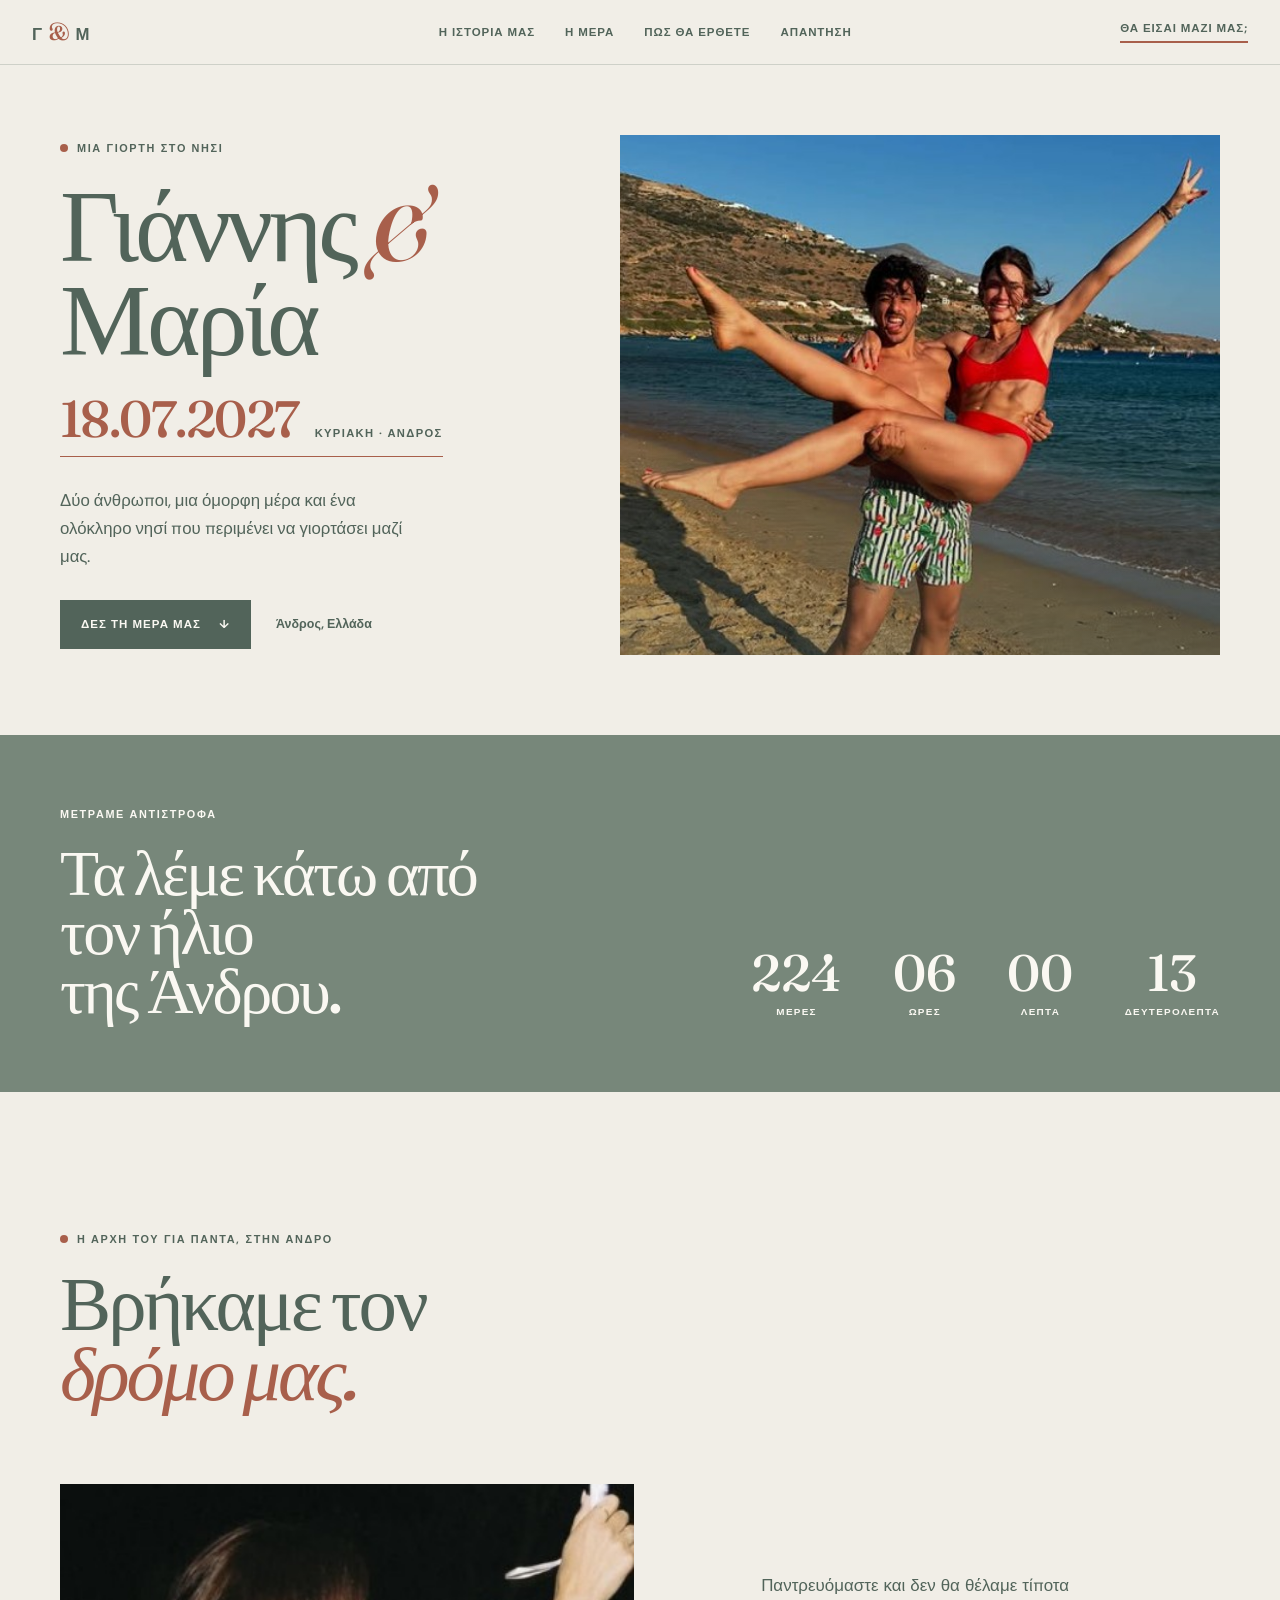
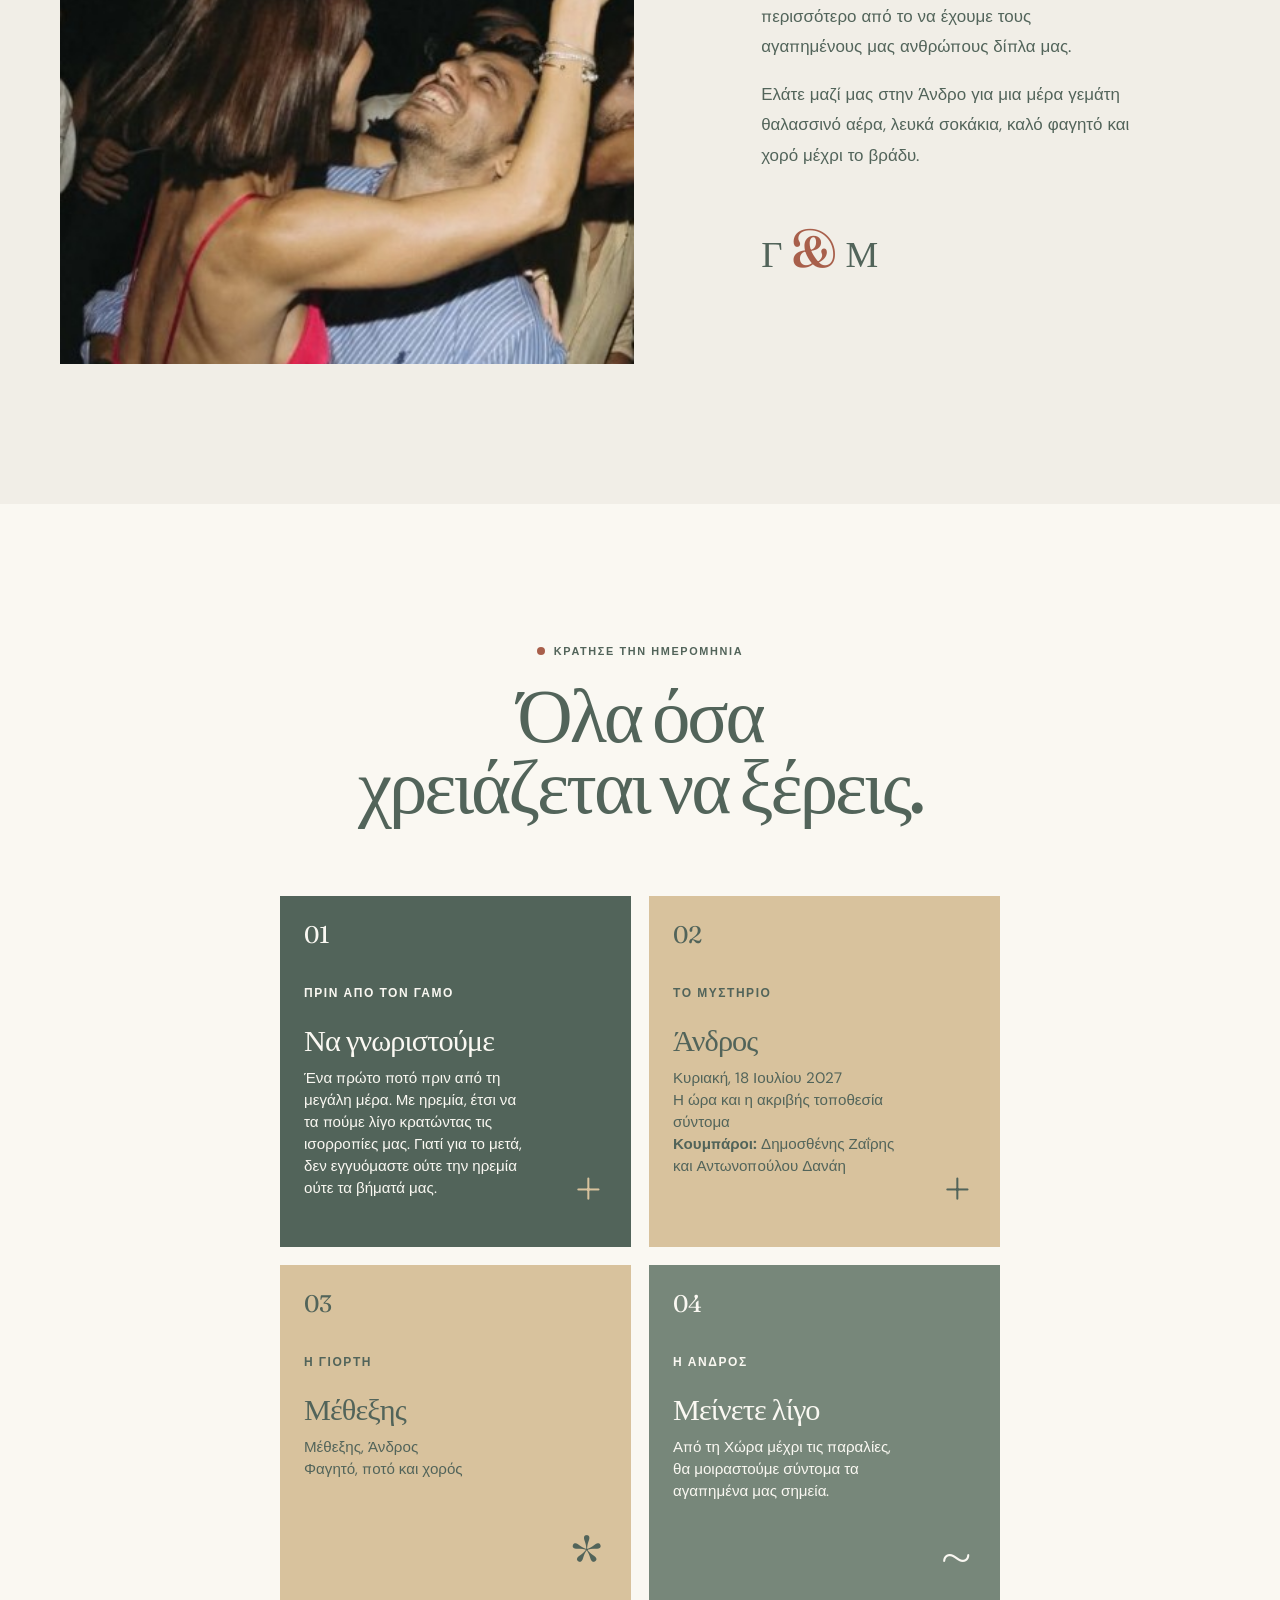
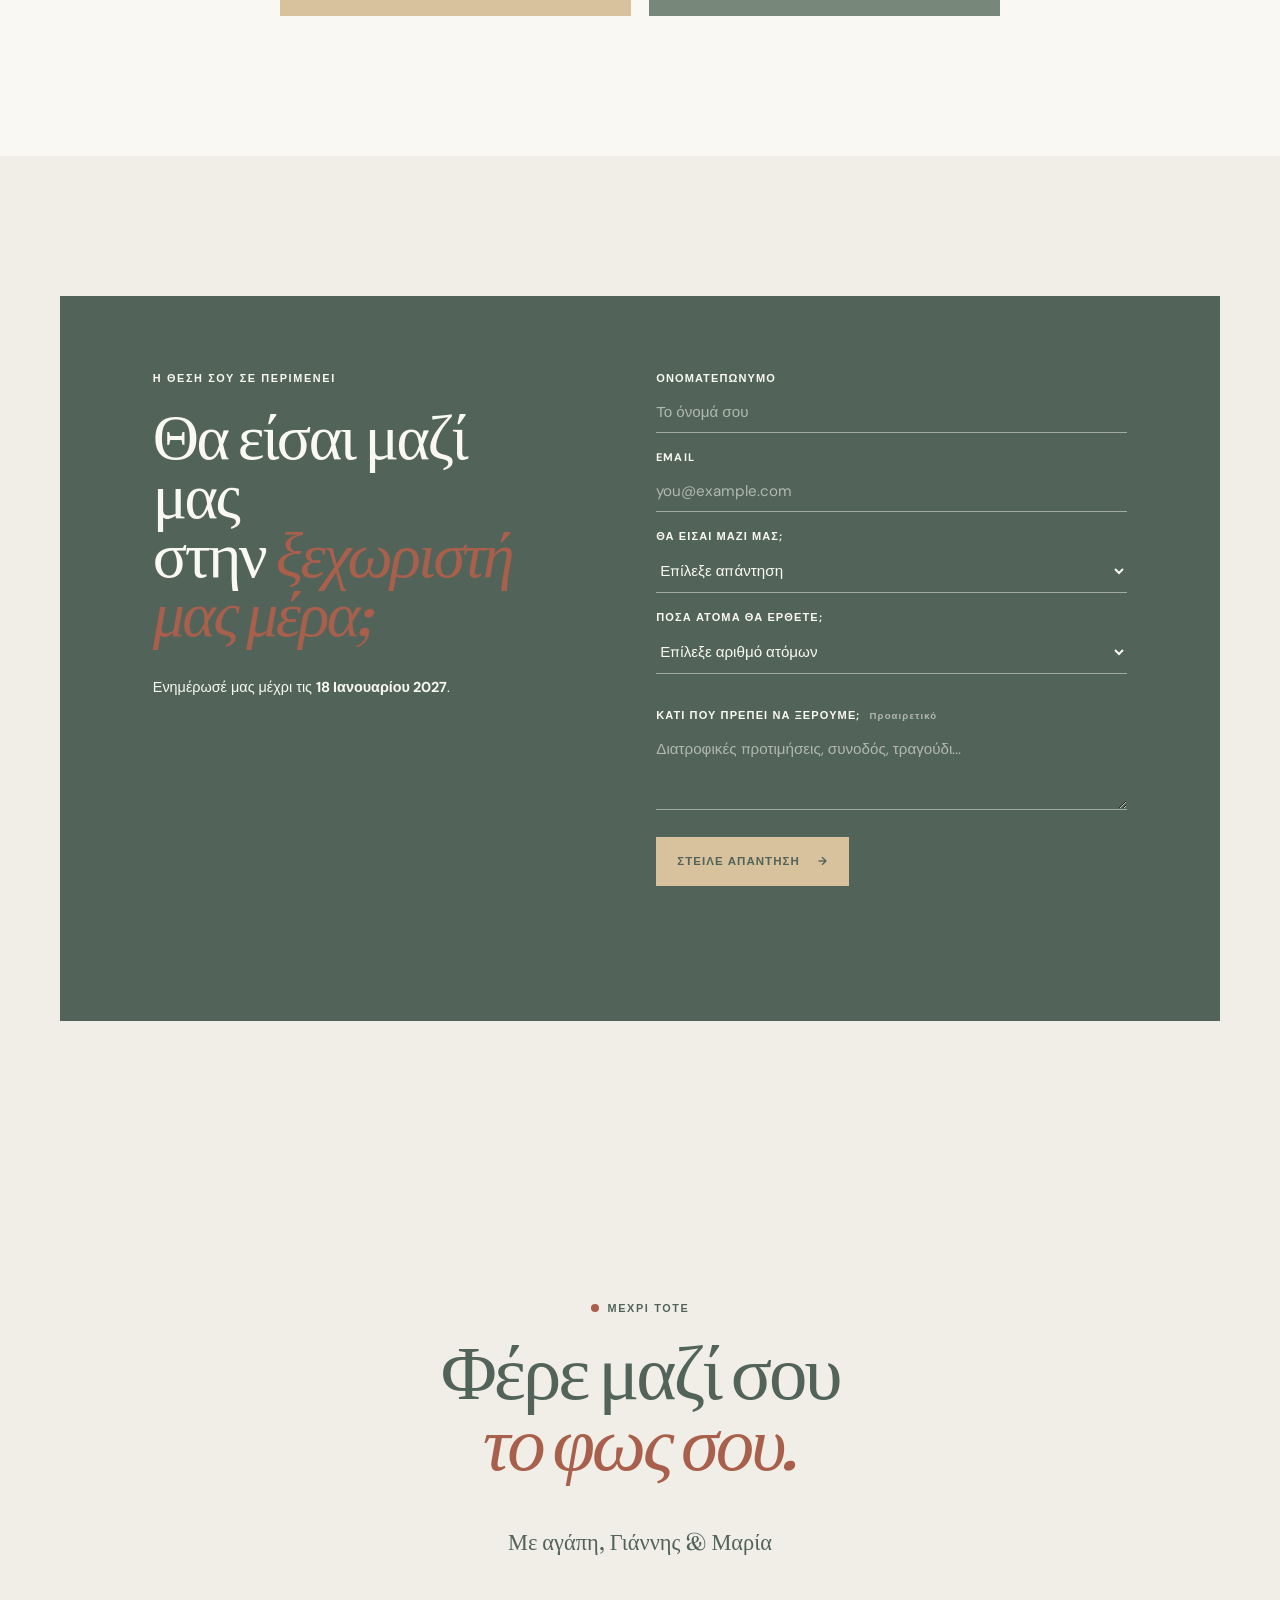
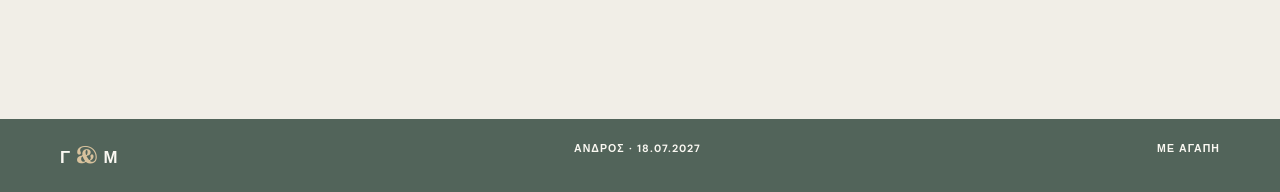
==== commit 71f2178c: "Add files via upload" ====
--- a/index.html
+++ b/index.html
@@ -93,21 +93,21 @@
           <span class="card-number">01</span>
           <p class="card-label">Πριν από τον γάμο</p>
           <h3>Να γνωριστούμε</h3>
-          <p class="event-meta">Ένα πρώτο ποτό πριν από τη μεγάλη μέρα.<br>Να γνωριστούμε ήρεμα, να τα πούμε και να κρατήσουμε τις ισορροπίες μας. Για το μετά, δεν εγγυόμαστε ούτε την ηρεμία ούτε τα βήματά μας.</p>
+          <p class="event-meta">Ένα πρώτο ποτό πριν από τη μεγάλη μέρα. Με ηρεμία, έτσι να τα πούμε λίγο κρατώντας τις ισορροπίες μας. Γιατί για το μετά, δεν εγγυόμαστε ούτε την ηρεμία ούτε τα βήματά μας.</p>
           <span class="card-mark">+</span>
         </article>
         <a class="event-card event-yellow event-link reveal delay-one" href="https://www.google.com/maps/search/Θεοσκέπαστη+Άνδρος" target="_blank" rel="noreferrer">
           <span class="card-number">02</span>
           <p class="card-label">Το μυστήριο</p>
           <h3>Άνδρος</h3>
-          <p class="event-meta">Κυριακή, 18 Ιουλίου 2027<br>Η ώρα και η ακριβής τοποθεσία σύντομα</p>
+          <p class="event-meta">Κυριακή, 18 Ιουλίου 2027<br>Η ώρα και η ακριβής τοποθεσία σύντομα<br><strong>Κουμπάροι:</strong> Δημοσθένης Ζαΐρης και Αντωνοπούλου Δανάη</p>
           <span class="card-mark">+</span>
         </a>
         <a class="event-card event-yellow event-link reveal delay-one" href="https://www.google.com/maps/search/Μέθεξης+Άνδρος" target="_blank" rel="noreferrer">
           <span class="card-number">03</span>
           <p class="card-label">Η γιορτή</p>
           <h3>Μέθεξης</h3>
-          <p class="event-meta">Μέθεξης, Άνδρος<br>Φαγητό, ποτό και χορός<br><strong>Κουμπάροι:</strong> Δημοσθένης Ζαΐρης και Αντωνοπούλου Δανάη</p>
+          <p class="event-meta">Μέθεξης, Άνδρος<br>Φαγητό, ποτό και χορός</p>
           <span class="card-mark">*</span>
         </a>
         <article class="event-card event-teal reveal delay-two">
--- a/styles.css
+++ b/styles.css
@@ -99,7 +99,7 @@
 .details > .section-heading .eyebrow { justify-content: center; }
 .details > .section-heading h2 { align-items: center; display: flex; flex-direction: column; }
 .details > .section-heading h2 span { display: block; margin-left: 0; margin-right: 0; text-align: center; }
-.story .section-heading h2 { font-family: "Ballet", "Playpen Sans", cursive; font-weight: 400; letter-spacing: 0; }
+.story .section-heading h2 { font-family: var(--serif); font-weight: 500; letter-spacing: -.04em; }
 .route-note { color: var(--coral); display: block; font-size: .7rem; font-weight: 700; letter-spacing: .08em; text-transform: uppercase; }
 .fare-status { border-top-color: rgba(82, 100, 90, .35); }
 .event-link { color: inherit; text-decoration: none; }
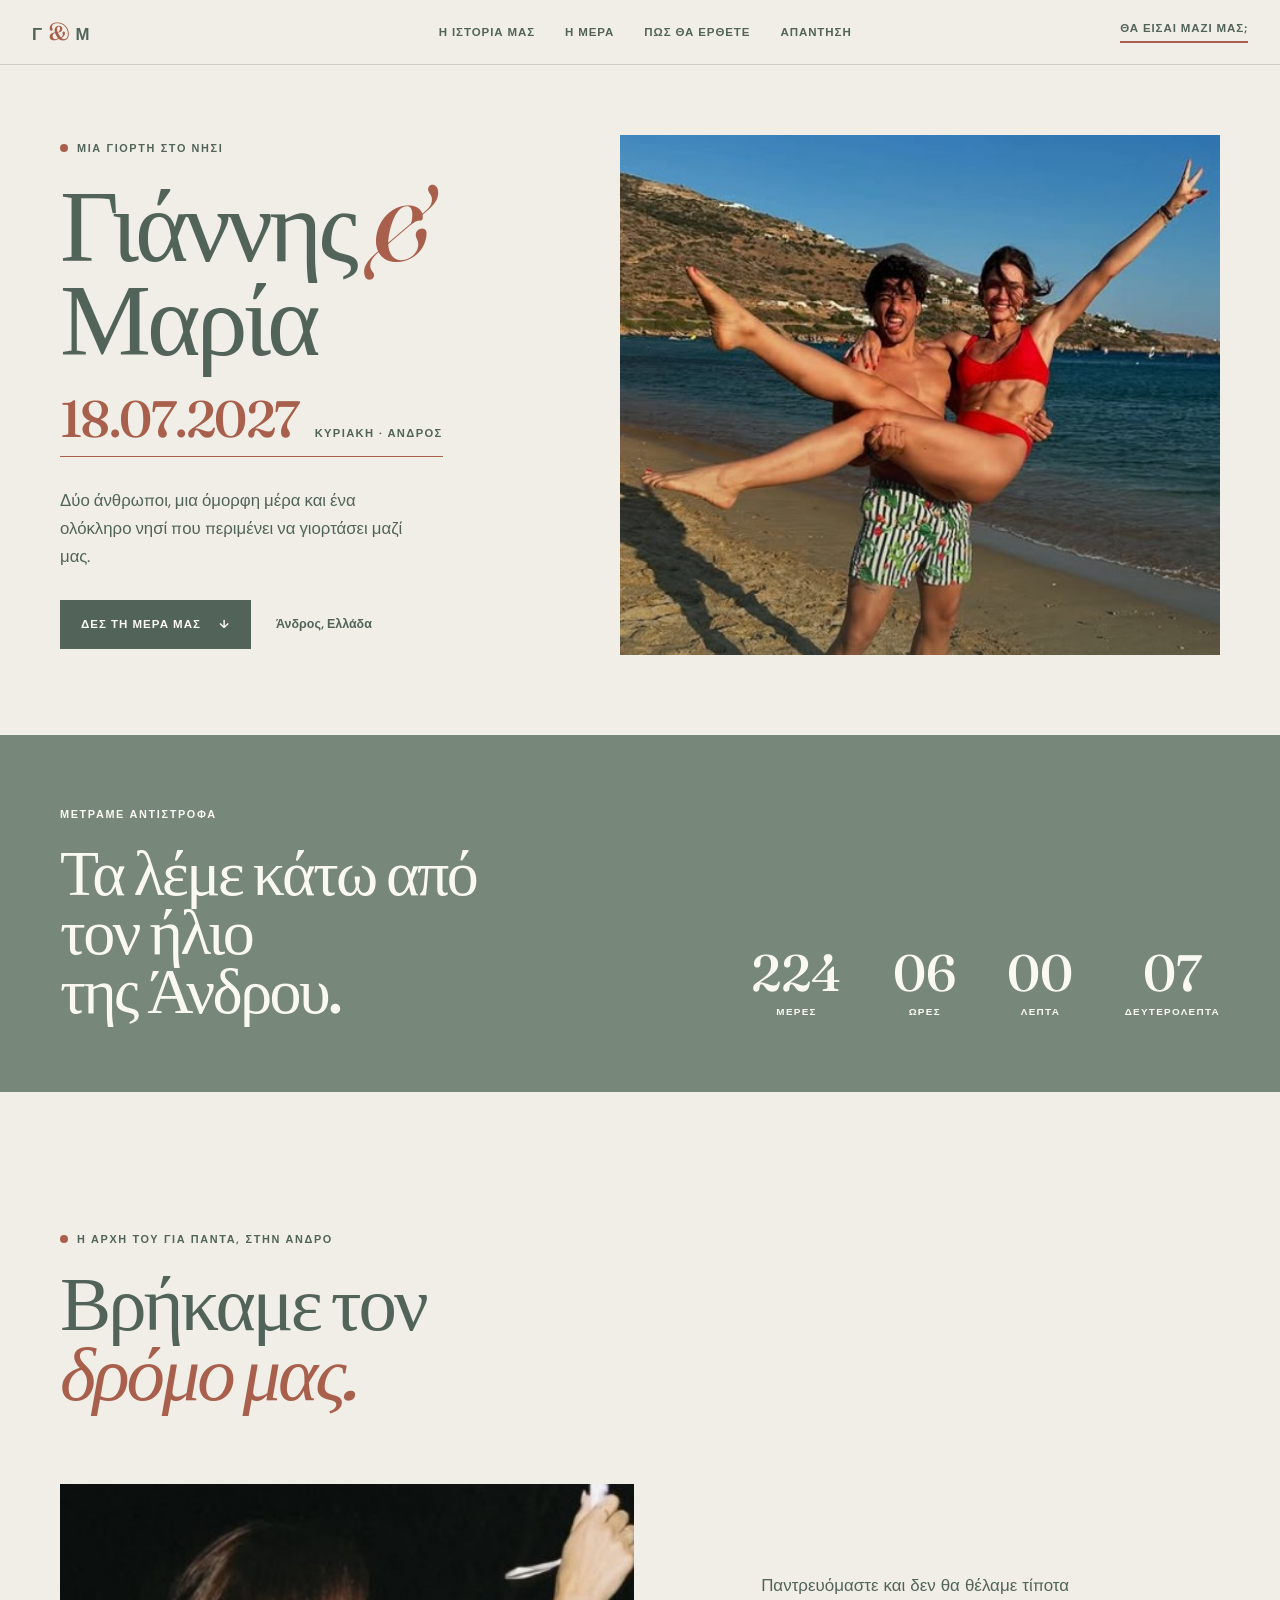
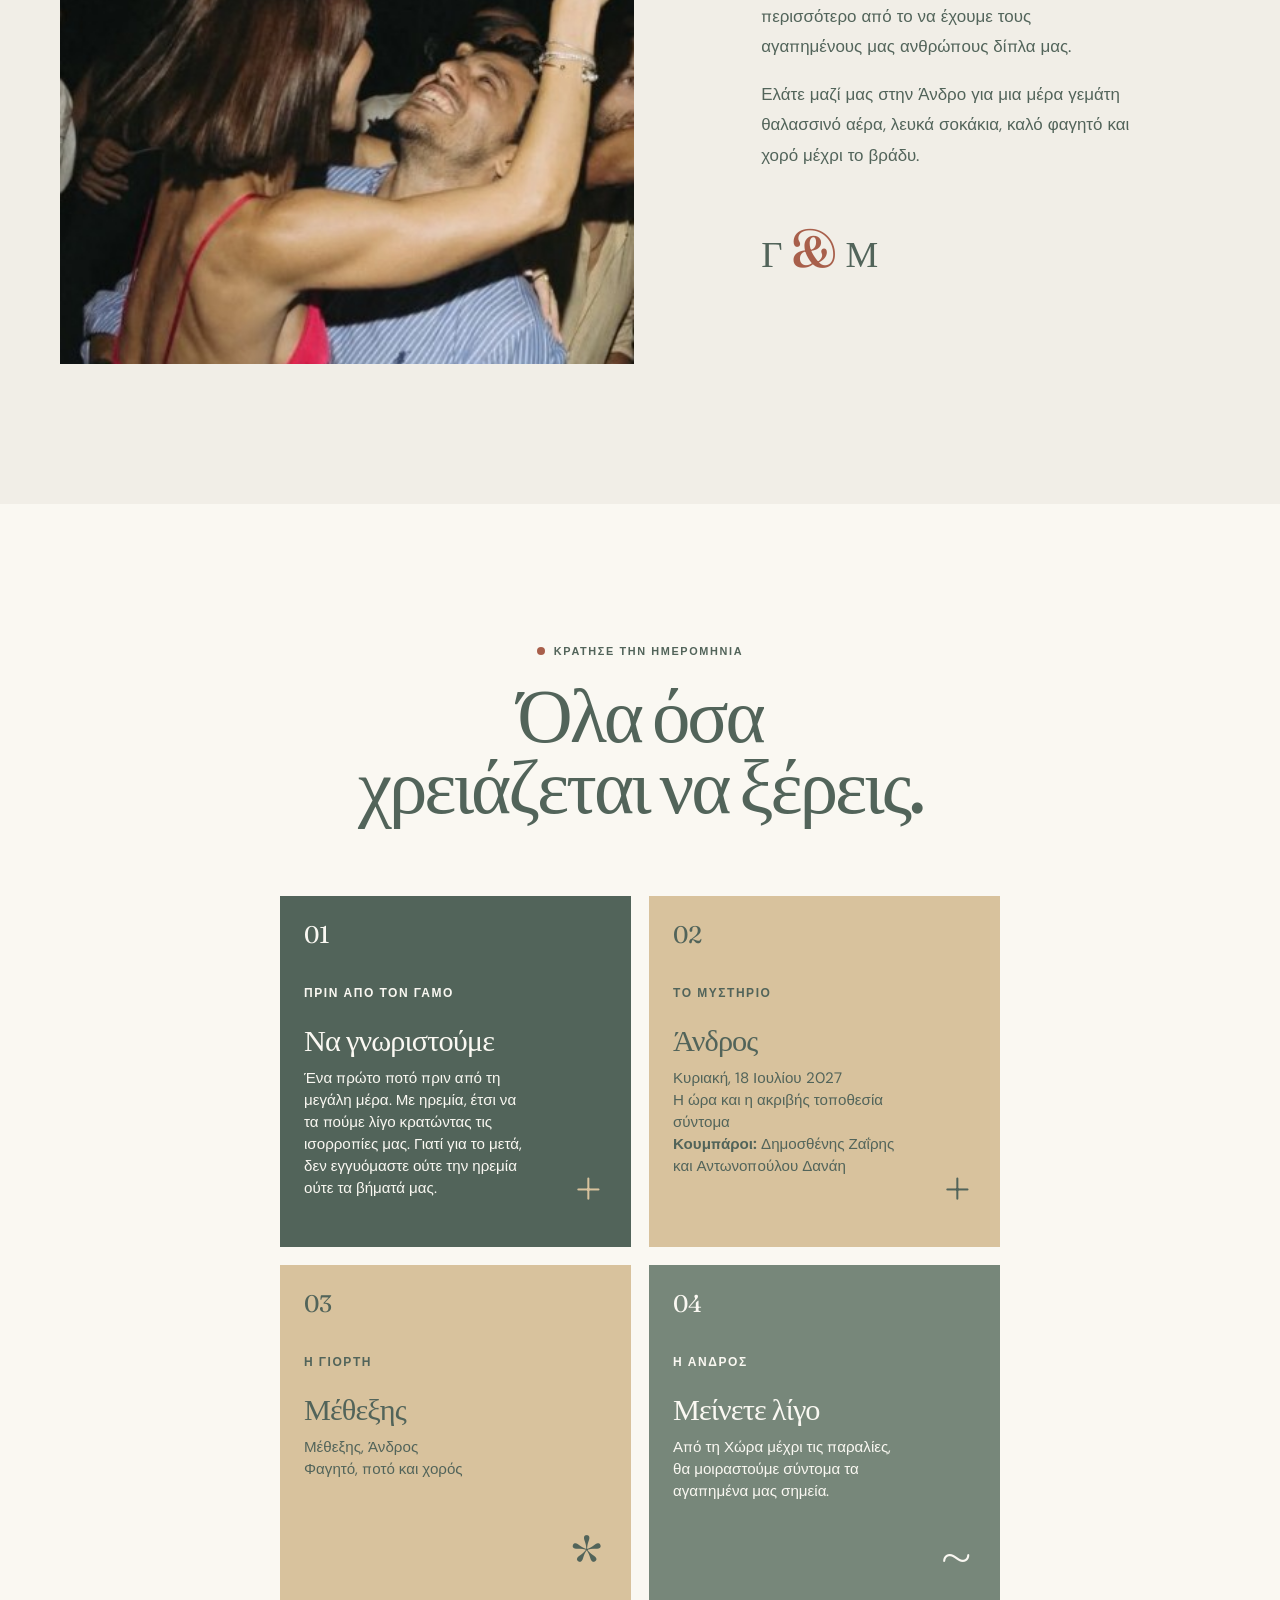
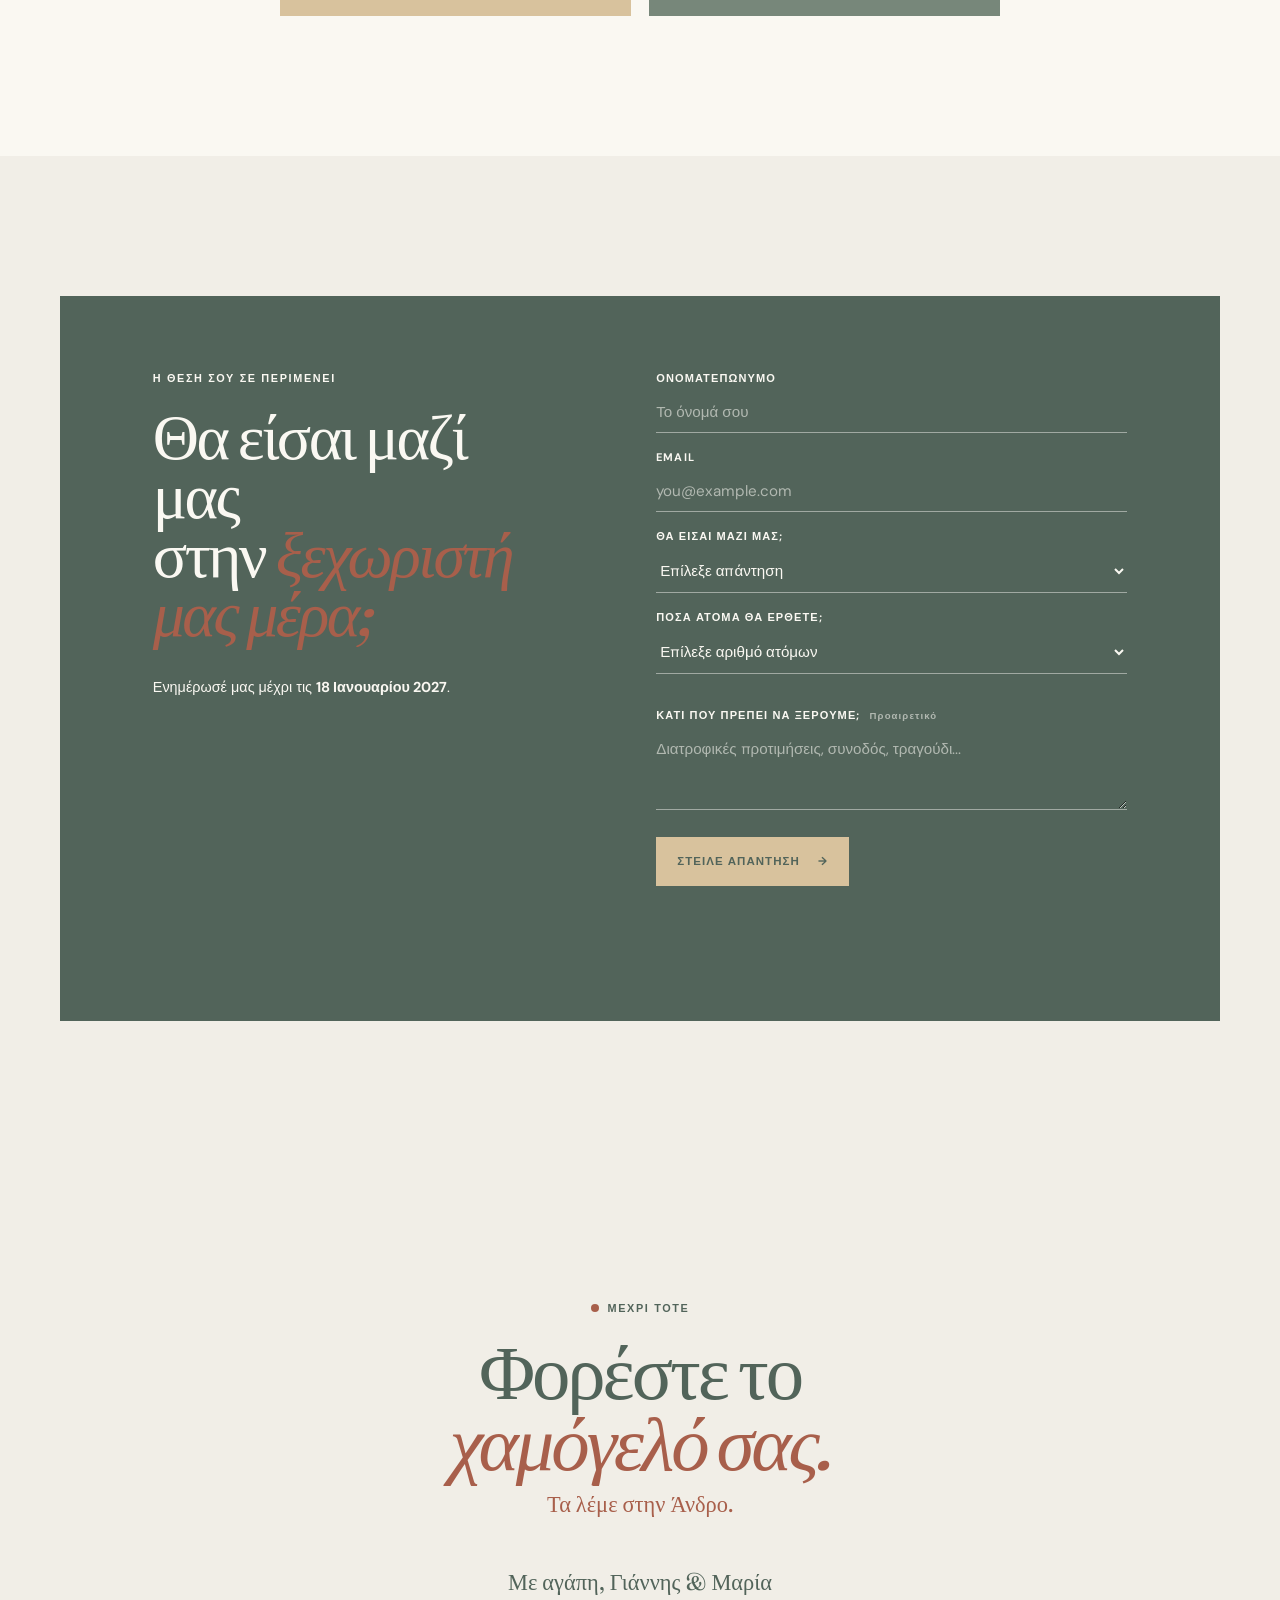
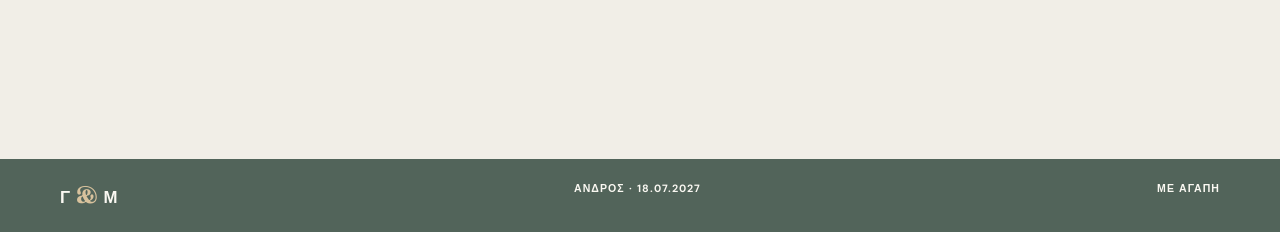
==== commit b421053b: "Add files via upload" ====
--- a/index.html
+++ b/index.html
@@ -33,6 +33,7 @@
       <a href="directions.html">Πώς θα έρθετε</a>
       <a href="#rsvp">Απάντηση</a>
     </nav>
+    <button class="menu-toggle" type="button" aria-label="Άνοιγμα μενού" aria-expanded="false" aria-controls="main-navigation"><span></span><span></span><span></span></button>
     <a class="nav-cta" href="#rsvp">Θα είσαι μαζί μας;</a>
   </header>
 
@@ -160,7 +161,8 @@
 
     <section class="closing section-shell">
       <p class="eyebrow"><span class="eyebrow-dot"></span> Μέχρι τότε</p>
-      <h2>Φέρε μαζί σου<br><em>το φως σου.</em></h2>
+      <h2>Φορέστε το<br><em>χαμόγελό σας.</em></h2>
+      <p class="closing-invitation">Τα λέμε στην Άνδρο.</p>
       <p class="closing-line">Με αγάπη, Γιάννης & Μαρία</p>
     </section>
   </main>
--- a/styles.css
+++ b/styles.css
@@ -23,6 +23,9 @@
 .nav-links a { font-size: .72rem; font-weight: 700; letter-spacing: .08em; text-transform: uppercase; }
 .nav-links a:hover { color: var(--coral); }
 .nav-cta { border-bottom: 2px solid var(--coral); font-size: .72rem; font-weight: 700; letter-spacing: .08em; padding-bottom: 5px; text-transform: uppercase; }
+.menu-toggle { align-items: center; background: transparent; border: 1px solid var(--ink); color: var(--ink); cursor: pointer; display: none; flex-direction: column; gap: 4px; height: 38px; justify-content: center; padding: 0; width: 42px; }
+.menu-toggle span { background: currentColor; display: block; height: 1px; transition: transform .2s, opacity .2s; width: 18px; }
+.site-header.menu-open .menu-toggle span:first-child { transform: translateY(5px) rotate(45deg); }.site-header.menu-open .menu-toggle span:nth-child(2) { opacity: 0; }.site-header.menu-open .menu-toggle span:last-child { transform: translateY(-5px) rotate(-45deg); }
 .hero { align-items: center; display: grid; gap: 6%; grid-template-columns: .9fr 1.1fr; min-height: 650px; padding-bottom: 80px; padding-top: 70px; }
 .eyebrow { align-items: center; display: flex; font-size: .68rem; font-weight: 700; gap: 9px; letter-spacing: .15em; margin: 0 0 22px; text-transform: uppercase; }
 .eyebrow-dot { background: var(--coral); border-radius: 50%; display: inline-block; height: 8px; width: 8px; }
@@ -73,6 +76,7 @@
 .event-teal { color: var(--white); }
 .site-footer { background: var(--ink); color: var(--white); }
 .footer-content b { color: var(--yellow); }
+.closing-invitation { color: var(--coral); font-family: var(--serif); font-size: 1.4rem; margin: 12px 0 0; }
 
 .hero-date { align-items: baseline; border-bottom: 1px solid var(--coral); display: flex; gap: 16px; margin: 28px 0 0; padding-bottom: 12px; width: fit-content; }
 .hero-date strong { color: var(--coral); font-family: var(--serif); font-size: clamp(2rem, 4vw, 3.2rem); font-weight: 500; letter-spacing: -.03em; line-height: 1; }
@@ -101,6 +105,12 @@
 .details > .section-heading h2 span { display: block; margin-left: 0; margin-right: 0; text-align: center; }
 .story .section-heading h2 { font-family: var(--serif); font-weight: 500; letter-spacing: -.04em; }
 .route-note { color: var(--coral); display: block; font-size: .7rem; font-weight: 700; letter-spacing: .08em; text-transform: uppercase; }
+.menu-toggle { margin-left: auto; }
+@media (max-width: 760px) {
+  .menu-toggle { display: block; margin-right: 12px; }
+  .site-header .nav-links { display: none; }
+  .site-header.menu-open .nav-links { background: var(--paper); border-bottom: 1px solid var(--line); display: flex; flex-direction: column; gap: 18px; left: 0; margin: 0; padding: 20px; position: absolute; right: 0; top: 100%; }
+}
 .fare-status { border-top-color: rgba(82, 100, 90, .35); }
 .event-link { color: inherit; text-decoration: none; }
 .event-link:hover { box-shadow: 8px 8px 0 var(--coral); transform: translate(-3px, -3px); }
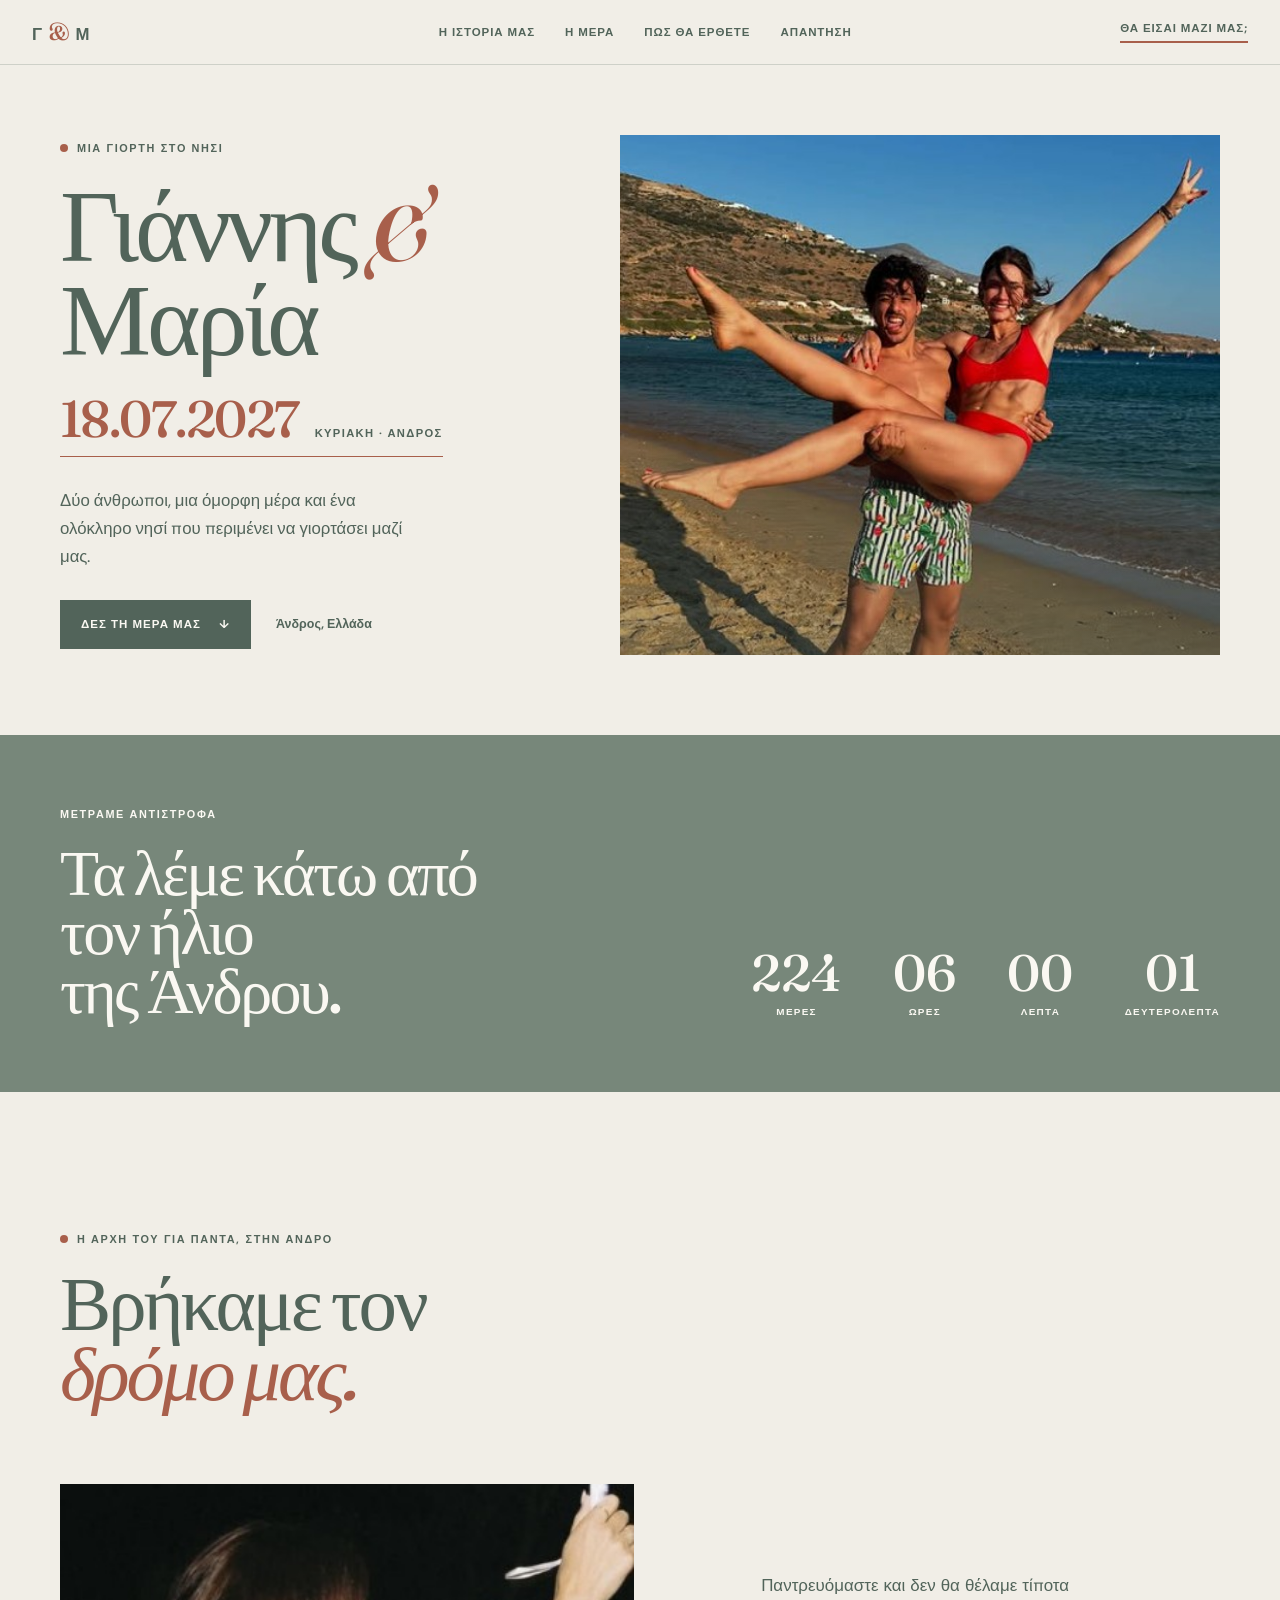
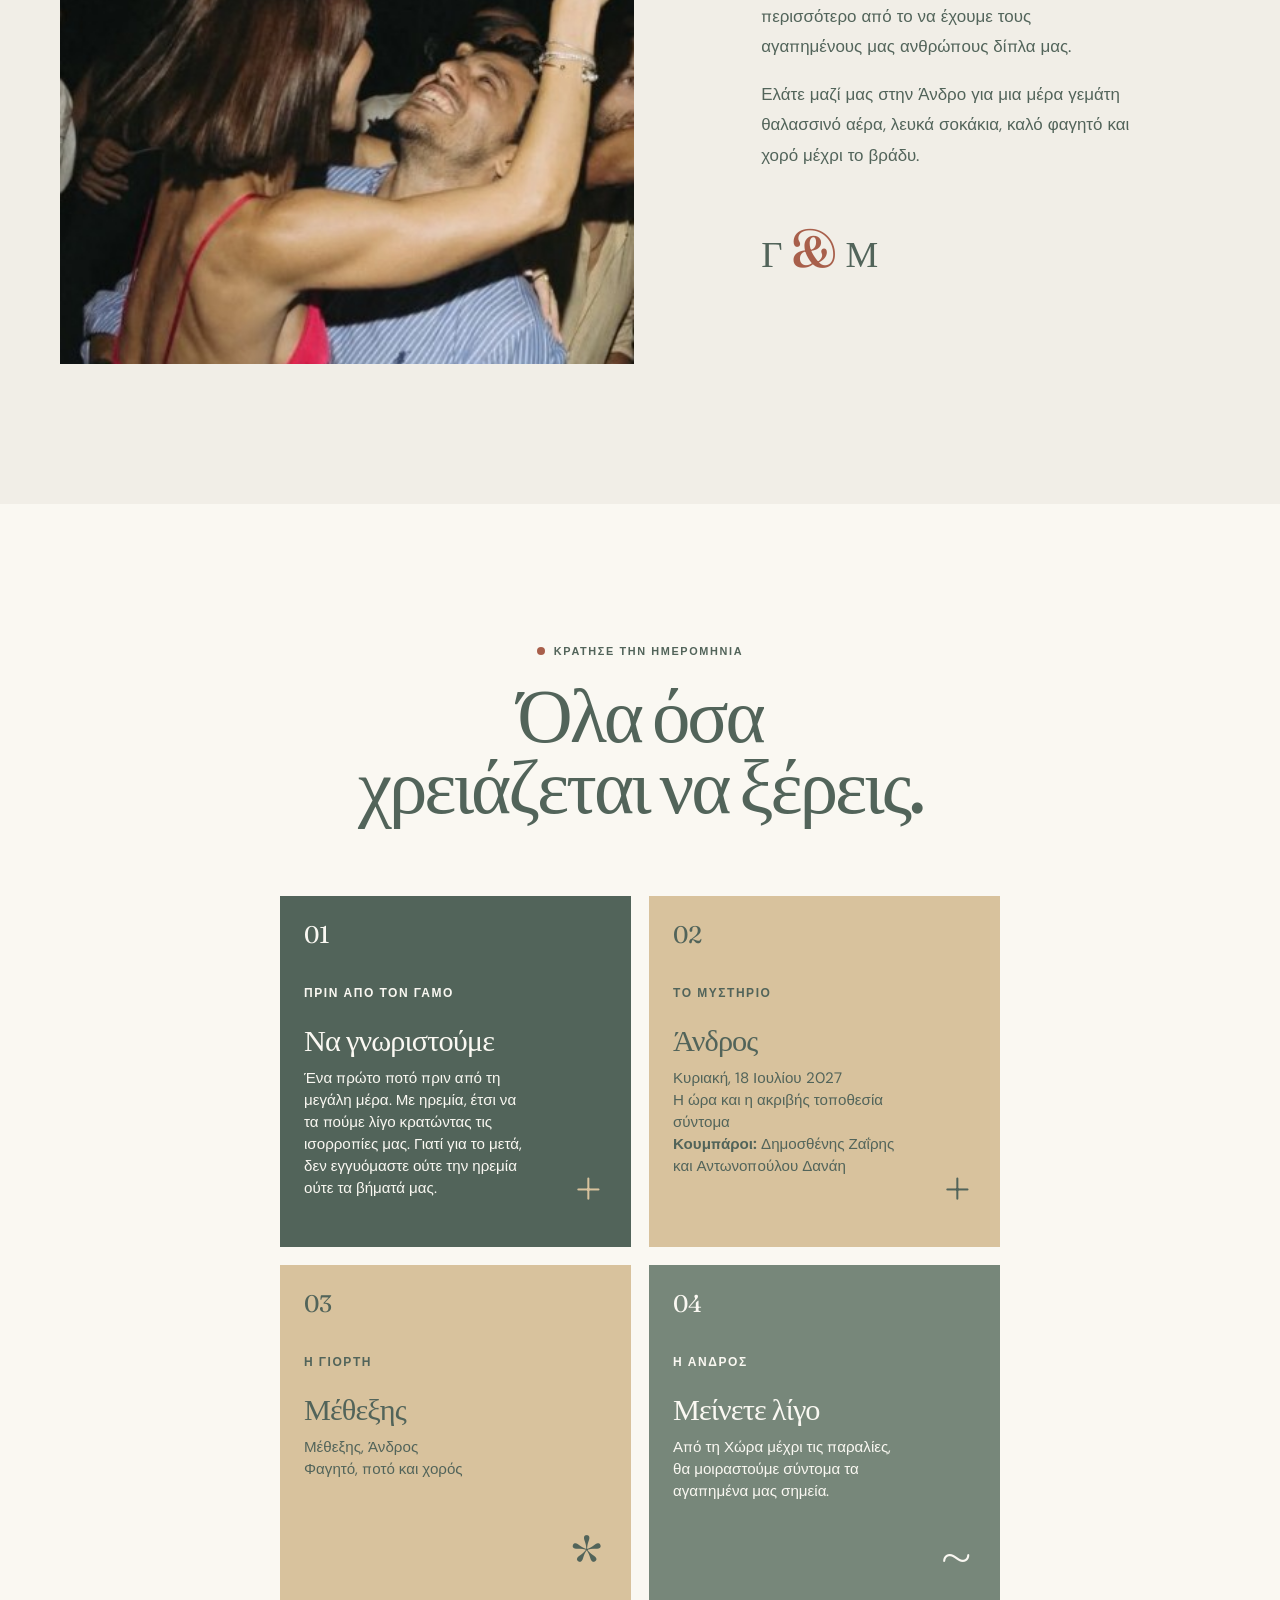
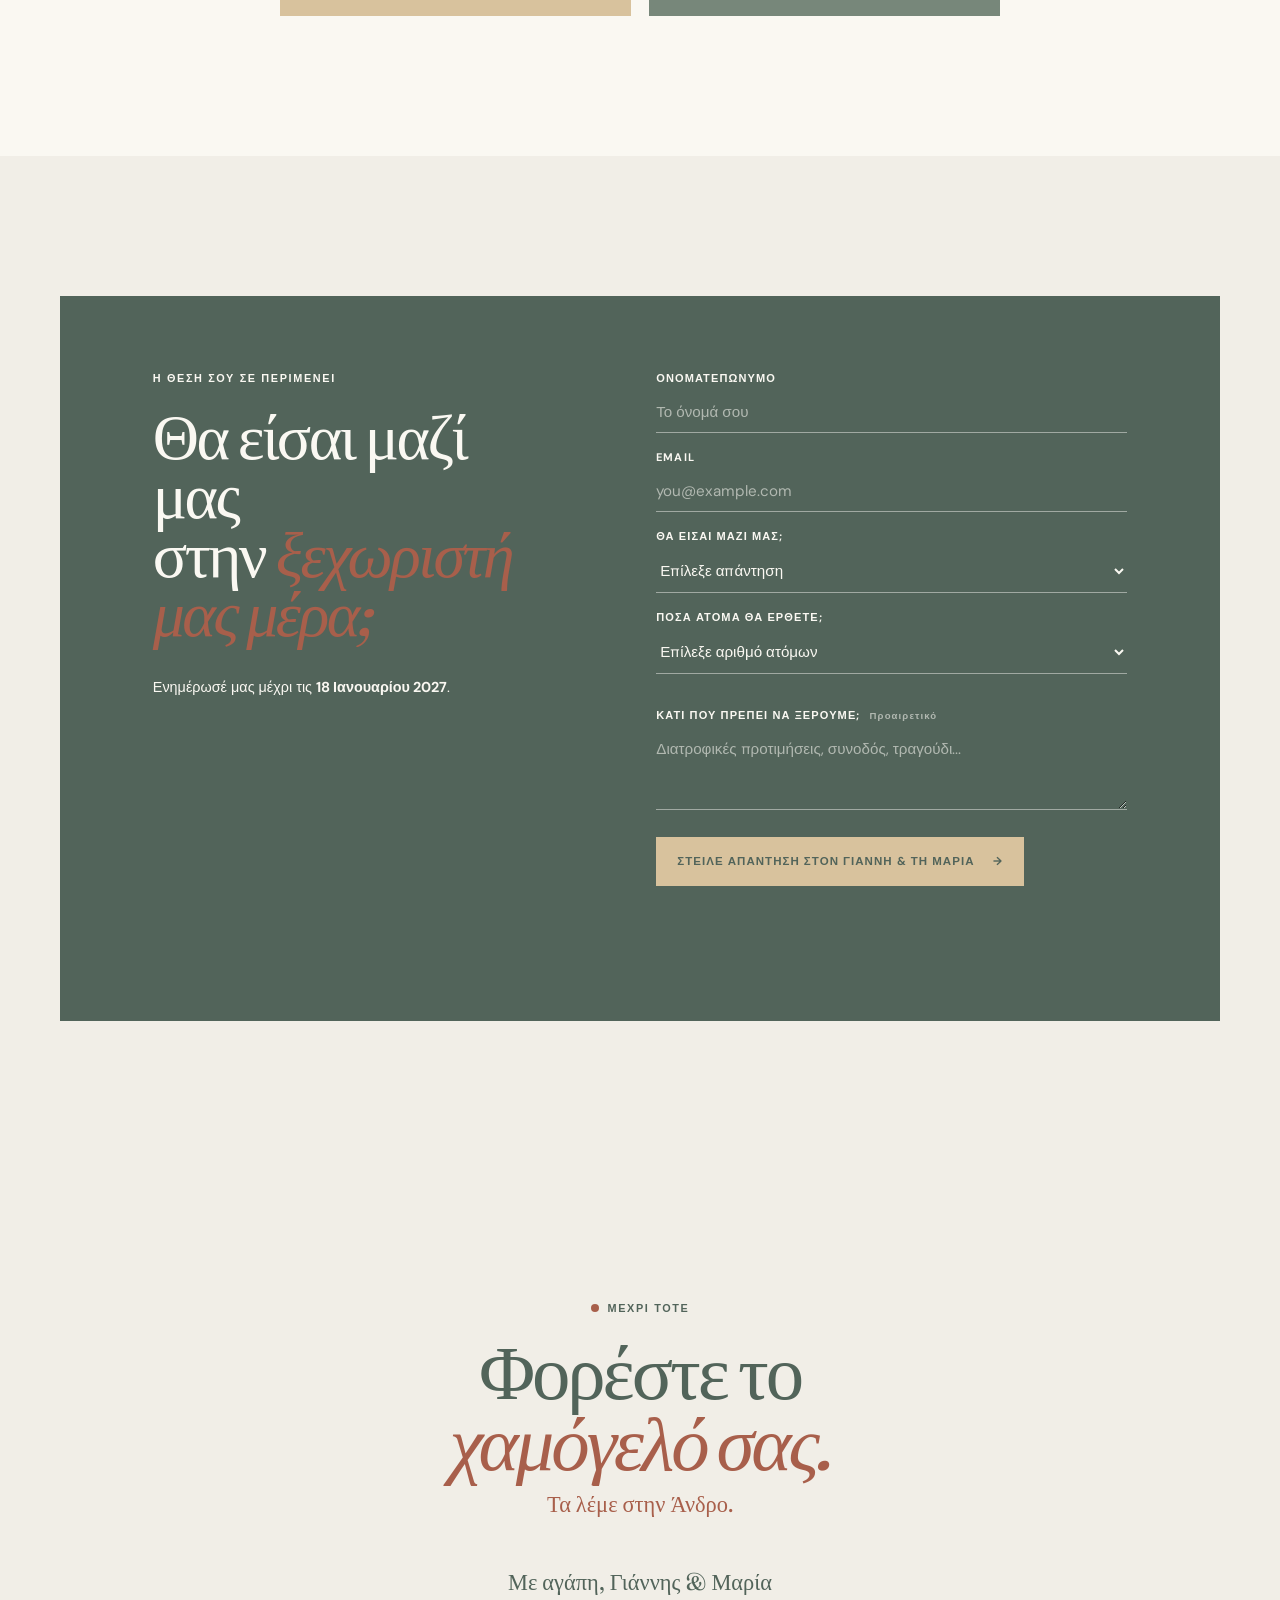
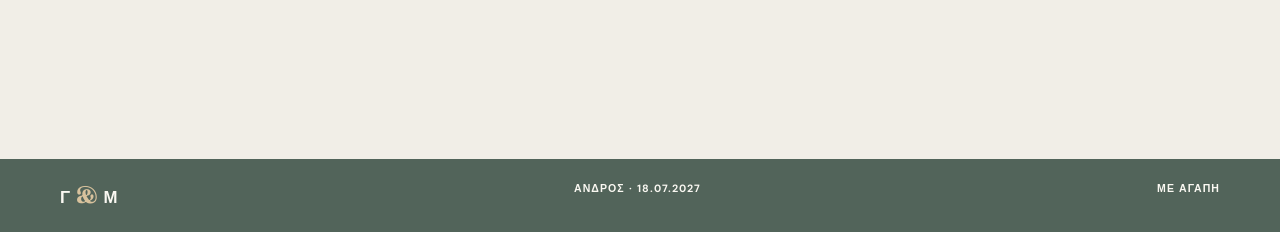
==== commit a9e397e4: "Add files via upload" ====
--- a/index.html
+++ b/index.html
@@ -135,7 +135,7 @@
             <select name="attendance" required>
               <option value="" disabled selected>Επίλεξε απάντηση</option>
               <option>Δεν θα το έχανα με τίποτα</option>
-              <option>ΠΡΟΦΑΝΩΣ, θα είμαστε εκεί</option>
+              <option>ΠΡΟΦΑΝΩΣ</option>
               <option>Άστο πάνω μου</option>
               <option>Ναι, θα είμαι εκεί</option>
               <option>Δυστυχώς, δεν θα μπορέσω</option>
@@ -153,7 +153,7 @@
           </label>
           <div class="guest-fields" id="guest-fields" aria-live="polite"></div>
           <label>Κάτι που πρέπει να ξέρουμε; <span class="optional">Προαιρετικό</span><textarea name="note" rows="3" placeholder="Διατροφικές προτιμήσεις, συνοδός, τραγούδι..."></textarea></label>
-          <button class="button button-light" type="submit">Στείλε απάντηση <span aria-hidden="true">→</span></button>
+          <button class="button button-light" type="submit">Στείλε απάντηση στον Γιάννη &amp; τη Μαρία <span aria-hidden="true">→</span></button>
           <p class="form-note" id="form-message" role="status"></p>
         </form>
       </div>
--- a/styles.css
+++ b/styles.css
@@ -116,6 +116,7 @@
 .event-link:hover { box-shadow: 8px 8px 0 var(--coral); transform: translate(-3px, -3px); }
 .guest-fields { display: grid; gap: 14px; }
 .guest-fields-title { font-size: .69rem; font-weight: 700; letter-spacing: .1em; margin: 4px 0 -4px; text-transform: uppercase; }
+.guest-fields-person { color: var(--yellow); font-size: .7rem; font-weight: 700; letter-spacing: .1em; margin: 8px 0 -6px; text-transform: uppercase; }
 @media (min-width: 481px) and (max-width: 700px) { .details .section-heading h2 { font-size: clamp(2.5rem, 7vw, 4rem); }.details .section-heading h2 span { white-space: nowrap; } }
 
 .active-link { color: var(--coral); }
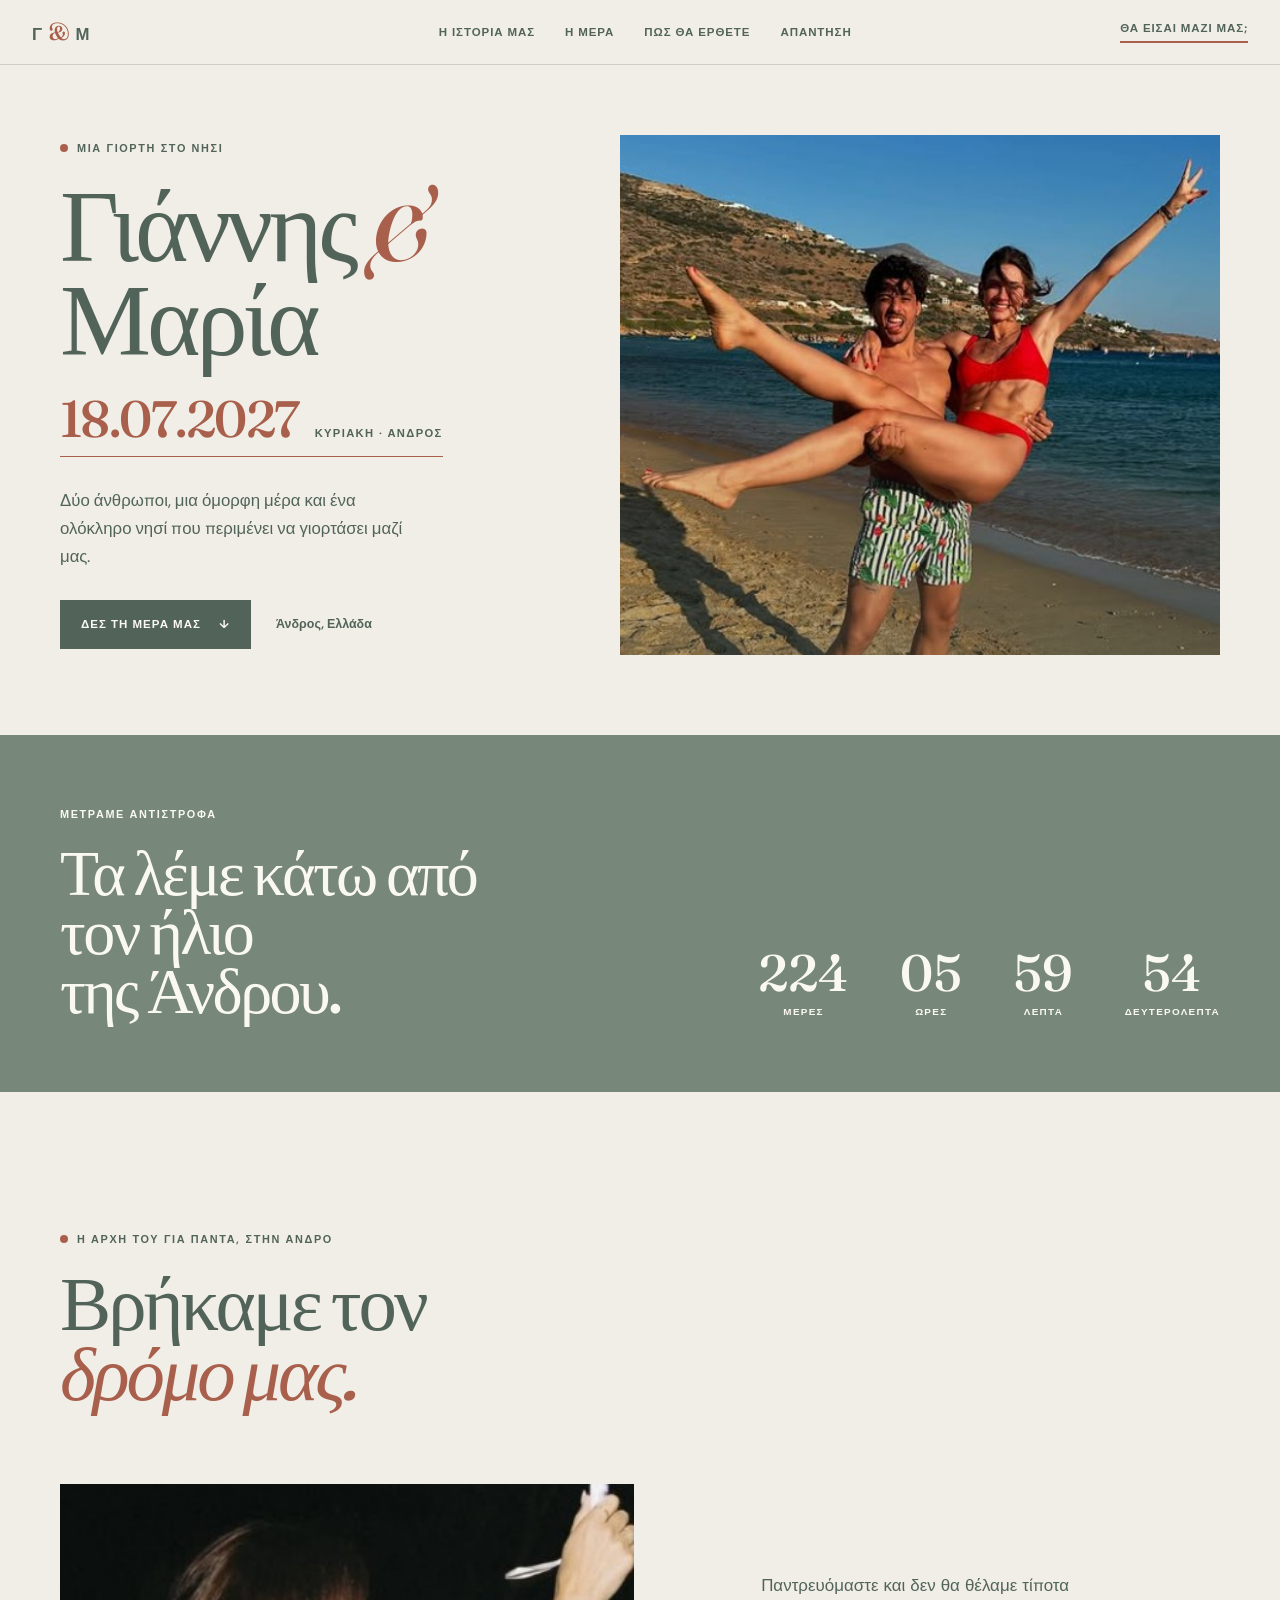
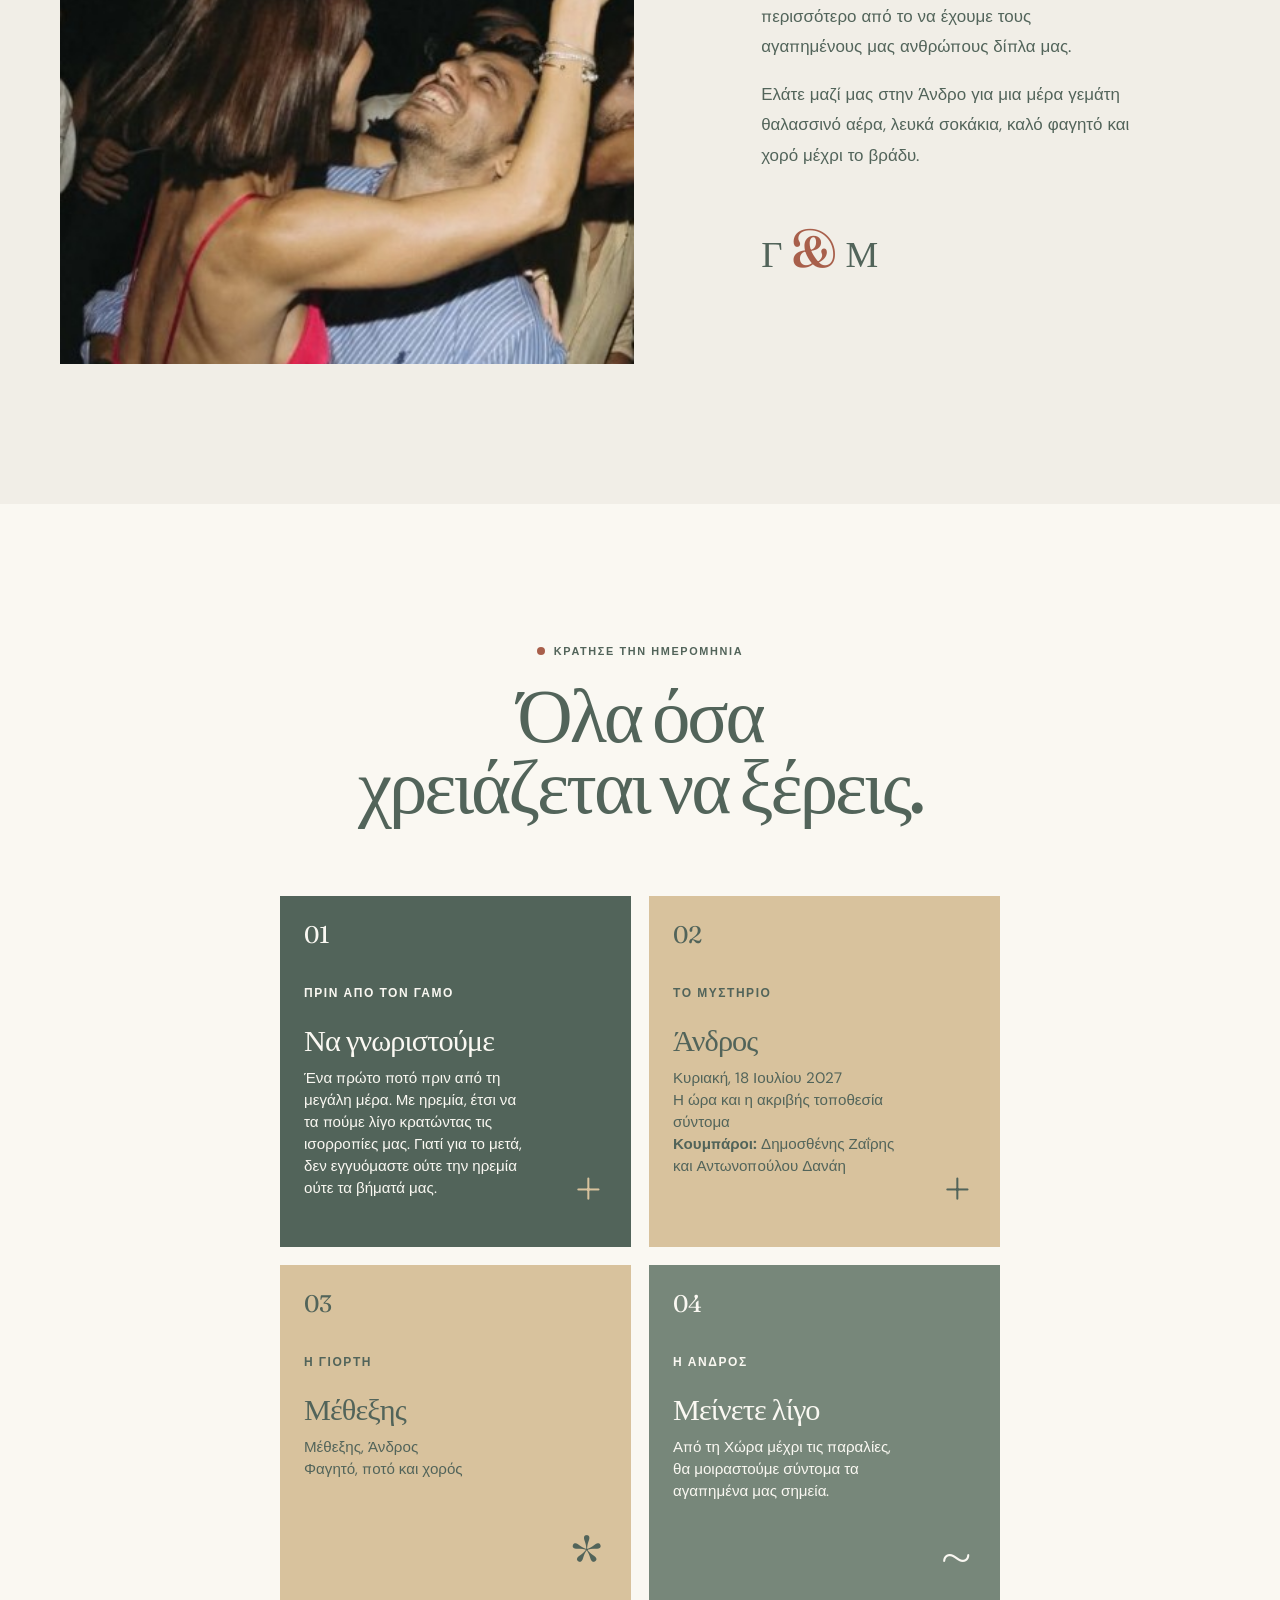
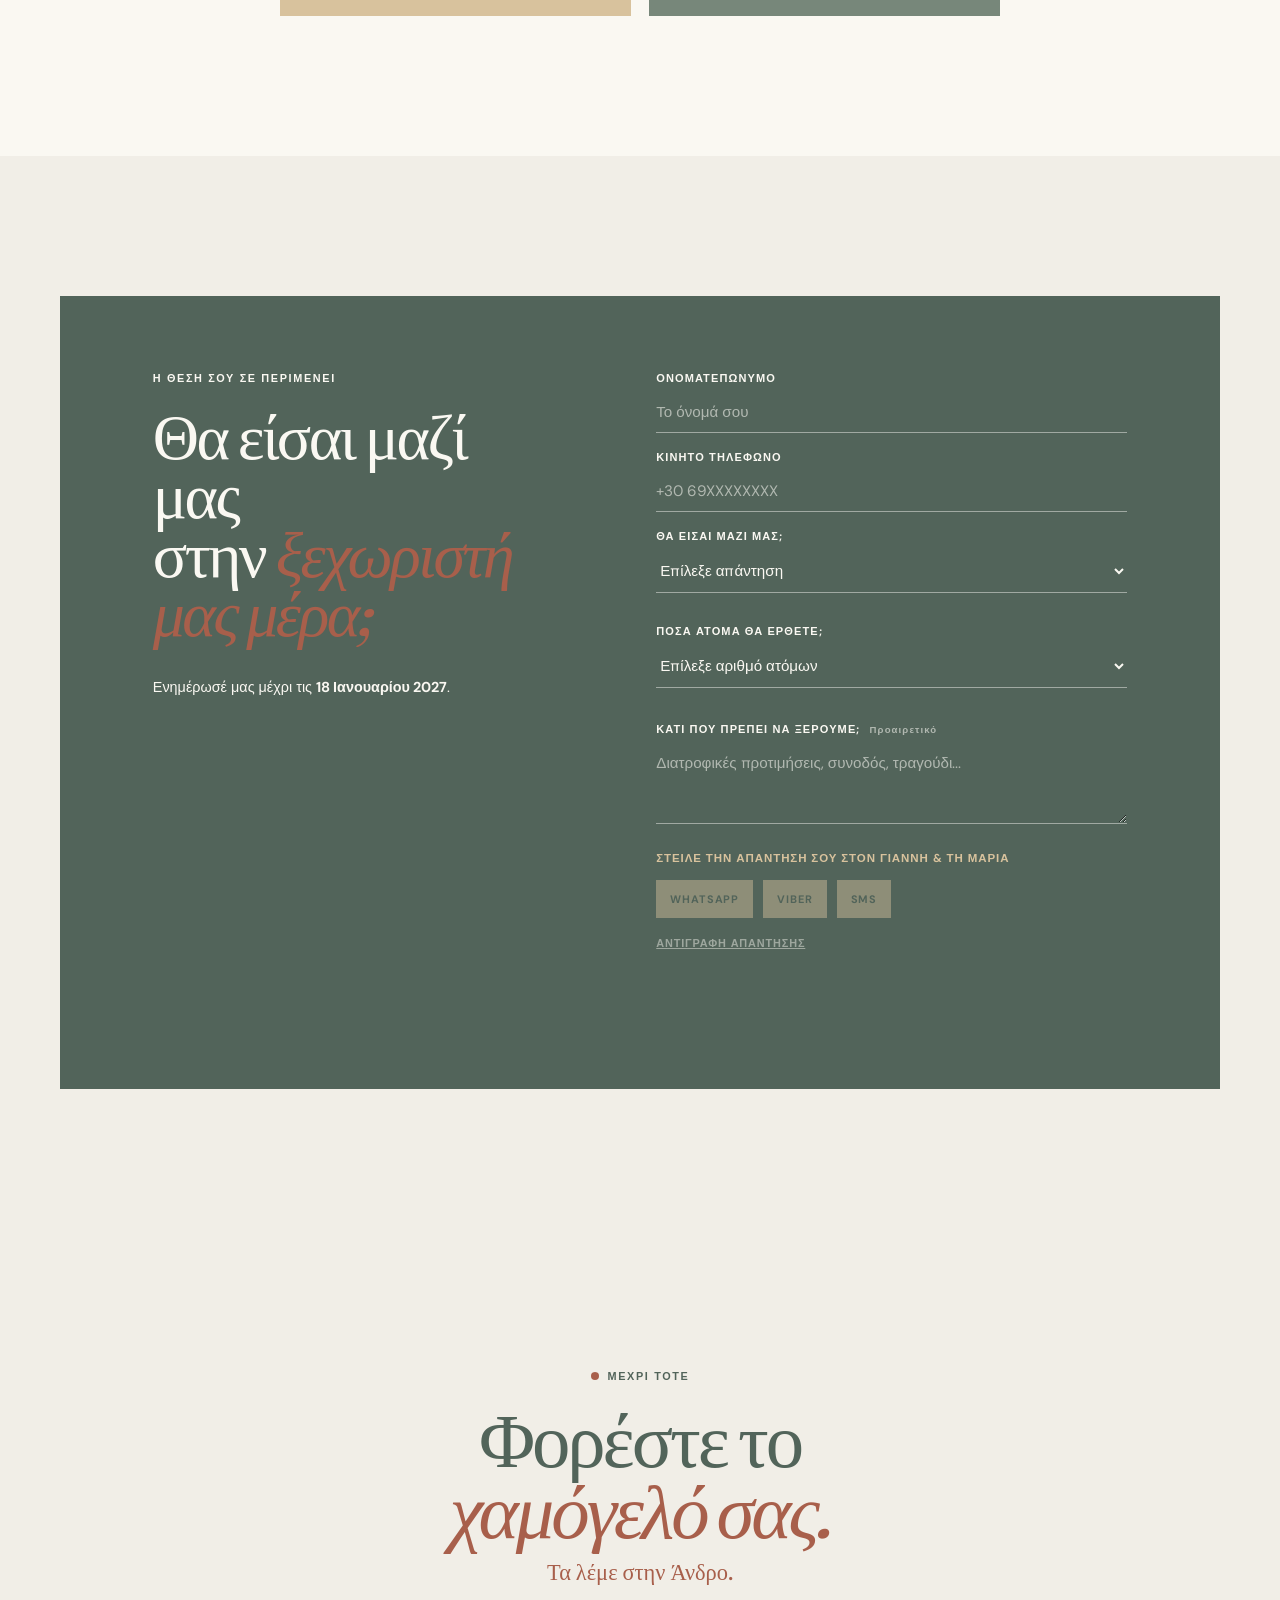
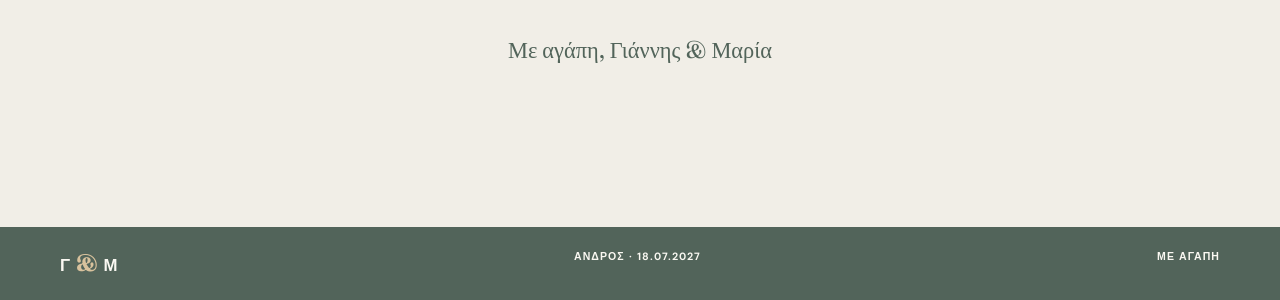
==== commit 573522e7: "Add files via upload" ====
--- a/index.html
+++ b/index.html
@@ -130,7 +130,7 @@
         </div>
         <form id="rsvp-form" class="rsvp-form">
           <label>Ονοματεπώνυμο<input type="text" name="name" placeholder="Το όνομά σου" required></label>
-          <label>Email<input type="email" name="email" placeholder="you@example.com" required></label>
+          <label>Κινητό τηλέφωνο<input type="tel" name="phone" placeholder="+30 69XXXXXXXX" autocomplete="tel" required></label>
           <label>Θα είσαι μαζί μας;
             <select name="attendance" required>
               <option value="" disabled selected>Επίλεξε απάντηση</option>
@@ -140,20 +140,29 @@
               <option>Ναι, θα είμαι εκεί</option>
               <option>Δυστυχώς, δεν θα μπορέσω</option>
             </select>
+            <span class="attendance-status" id="attendance-status" aria-live="polite"></span>
           </label>
           <label>Πόσα άτομα θα έρθετε;
             <select name="party_size" required>
               <option value="" disabled selected>Επίλεξε αριθμό ατόμων</option>
-              <option>1 άτομο</option>
-              <option>2 άτομα</option>
-              <option>3 άτομα</option>
-              <option>4 άτομα</option>
-              <option>5 άτομα</option>
+              <option value="1">Δεν χρειάζομαι παρέα</option>
+              <option value="2">2 άτομα</option>
+              <option value="3">3 άτομα</option>
+              <option value="4">4 άτομα</option>
+              <option value="5">5 άτομα</option>
             </select>
           </label>
           <div class="guest-fields" id="guest-fields" aria-live="polite"></div>
           <label>Κάτι που πρέπει να ξέρουμε; <span class="optional">Προαιρετικό</span><textarea name="note" rows="3" placeholder="Διατροφικές προτιμήσεις, συνοδός, τραγούδι..."></textarea></label>
-          <button class="button button-light" type="submit">Στείλε απάντηση στον Γιάννη &amp; τη Μαρία <span aria-hidden="true">→</span></button>
+          <div class="contact-actions" id="contact-actions">
+            <p class="contact-actions-title">Στείλε την απάντησή σου στον Γιάννη &amp; τη Μαρία</p>
+            <div class="contact-buttons">
+              <button class="contact-button" id="whatsapp-rsvp" type="button" disabled>WhatsApp</button>
+              <button class="contact-button" id="viber-rsvp" type="button" disabled>Viber</button>
+              <button class="contact-button" id="sms-rsvp" type="button" disabled>SMS</button>
+            </div>
+            <button class="fallback-button" id="copy-rsvp" type="button" disabled>Αντιγραφή απάντησης</button>
+          </div>
           <p class="form-note" id="form-message" role="status"></p>
         </form>
       </div>
--- a/styles.css
+++ b/styles.css
@@ -117,6 +117,10 @@
 .guest-fields { display: grid; gap: 14px; }
 .guest-fields-title { font-size: .69rem; font-weight: 700; letter-spacing: .1em; margin: 4px 0 -4px; text-transform: uppercase; }
 .guest-fields-person { color: var(--yellow); font-size: .7rem; font-weight: 700; letter-spacing: .1em; margin: 8px 0 -6px; text-transform: uppercase; }
+.attendance-status { display: inline-block; font-size: 1.25rem; margin-left: 10px; vertical-align: middle; }.attendance-status.is-accepted { color: #36c96f; }.attendance-status.is-declined { color: #e45151; }
+.fallback-button { background: transparent; border: 0; color: var(--white); cursor: pointer; font: 700 .68rem var(--sans); justify-self: start; letter-spacing: .08em; padding: 4px 0; text-decoration: underline; text-transform: uppercase; }
+.contact-actions { display: grid; gap: 14px; margin-top: 10px; }.contact-actions-title { color: var(--yellow); font-size: .72rem; font-weight: 700; letter-spacing: .08em; margin: 0; text-transform: uppercase; }.contact-buttons { display: flex; flex-wrap: wrap; gap: 10px; }.contact-button { background: var(--yellow); border: 0; color: var(--ink); cursor: pointer; font: 700 .68rem var(--sans); letter-spacing: .08em; padding: 12px 14px; text-transform: uppercase; }.contact-button:hover { background: var(--white); }
+.contact-button:disabled, .fallback-button:disabled { cursor: not-allowed; opacity: .45; }
 @media (min-width: 481px) and (max-width: 700px) { .details .section-heading h2 { font-size: clamp(2.5rem, 7vw, 4rem); }.details .section-heading h2 span { white-space: nowrap; } }
 
 .active-link { color: var(--coral); }
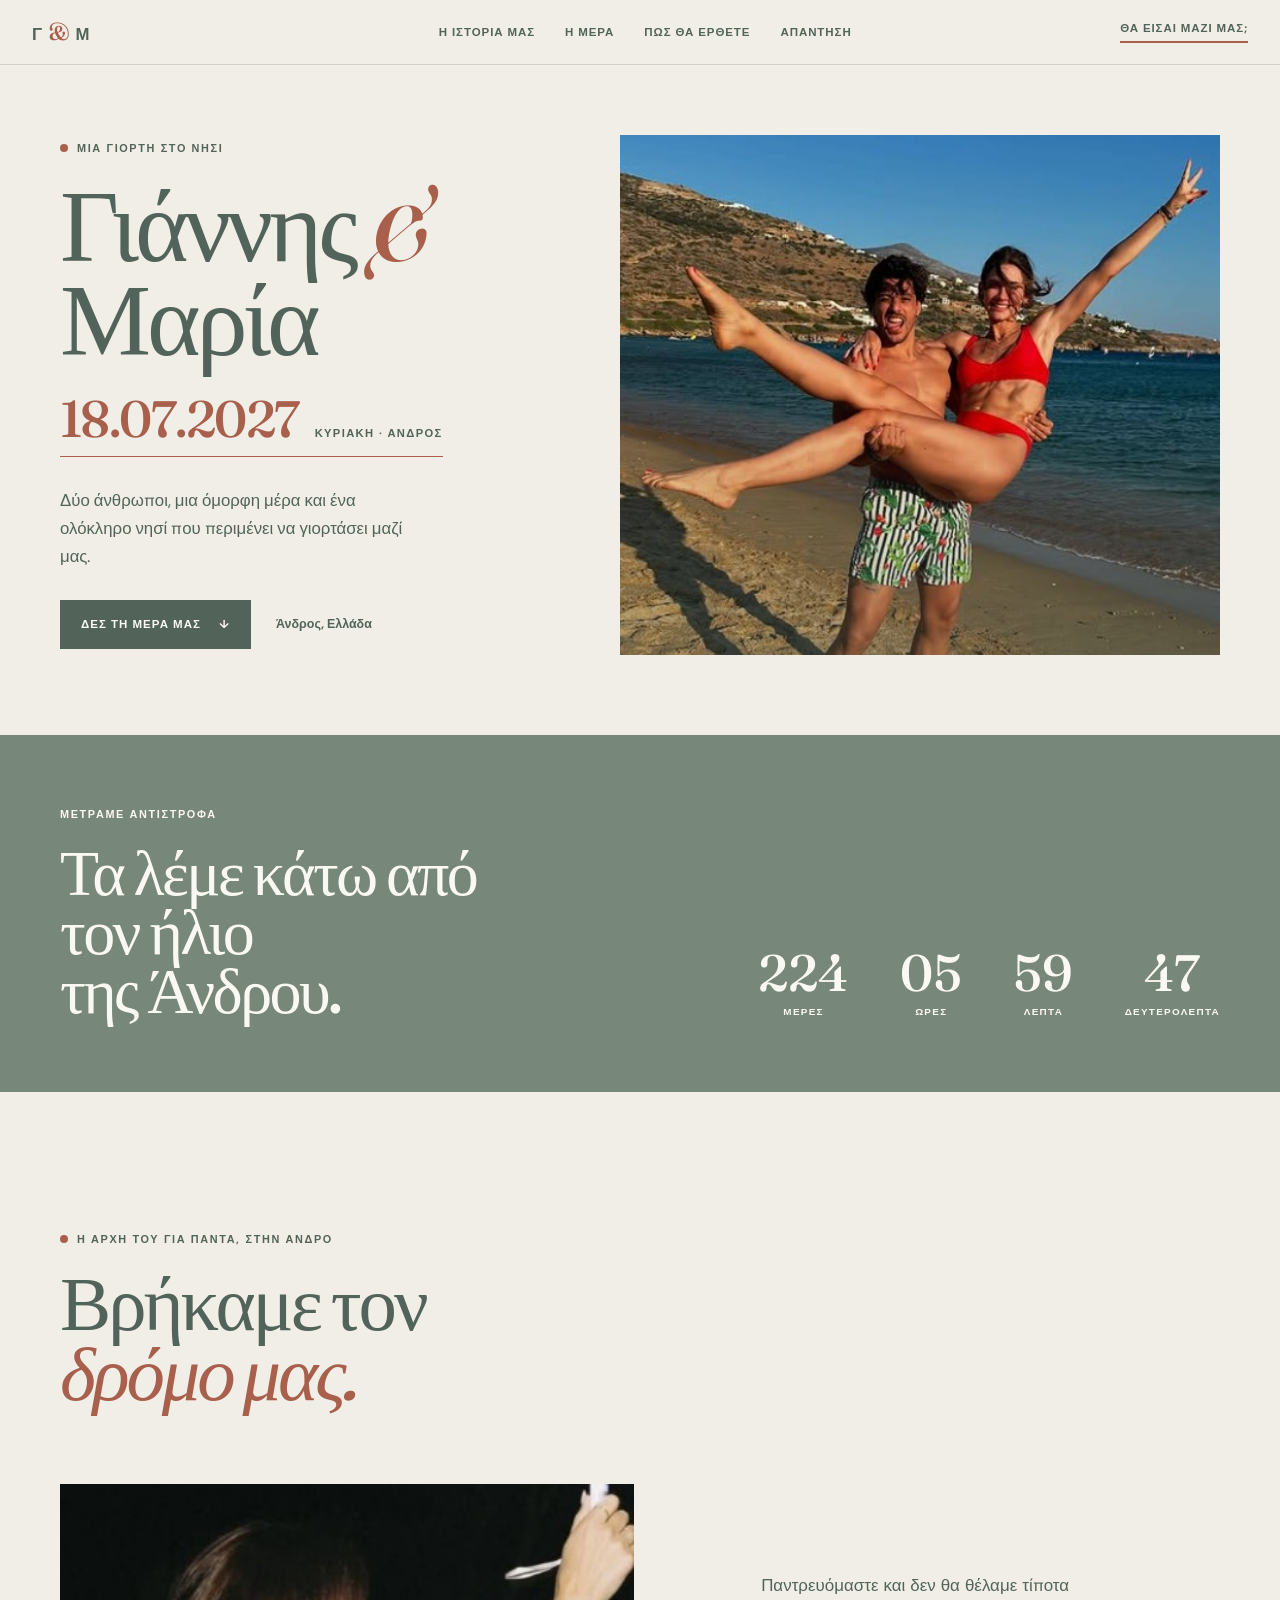
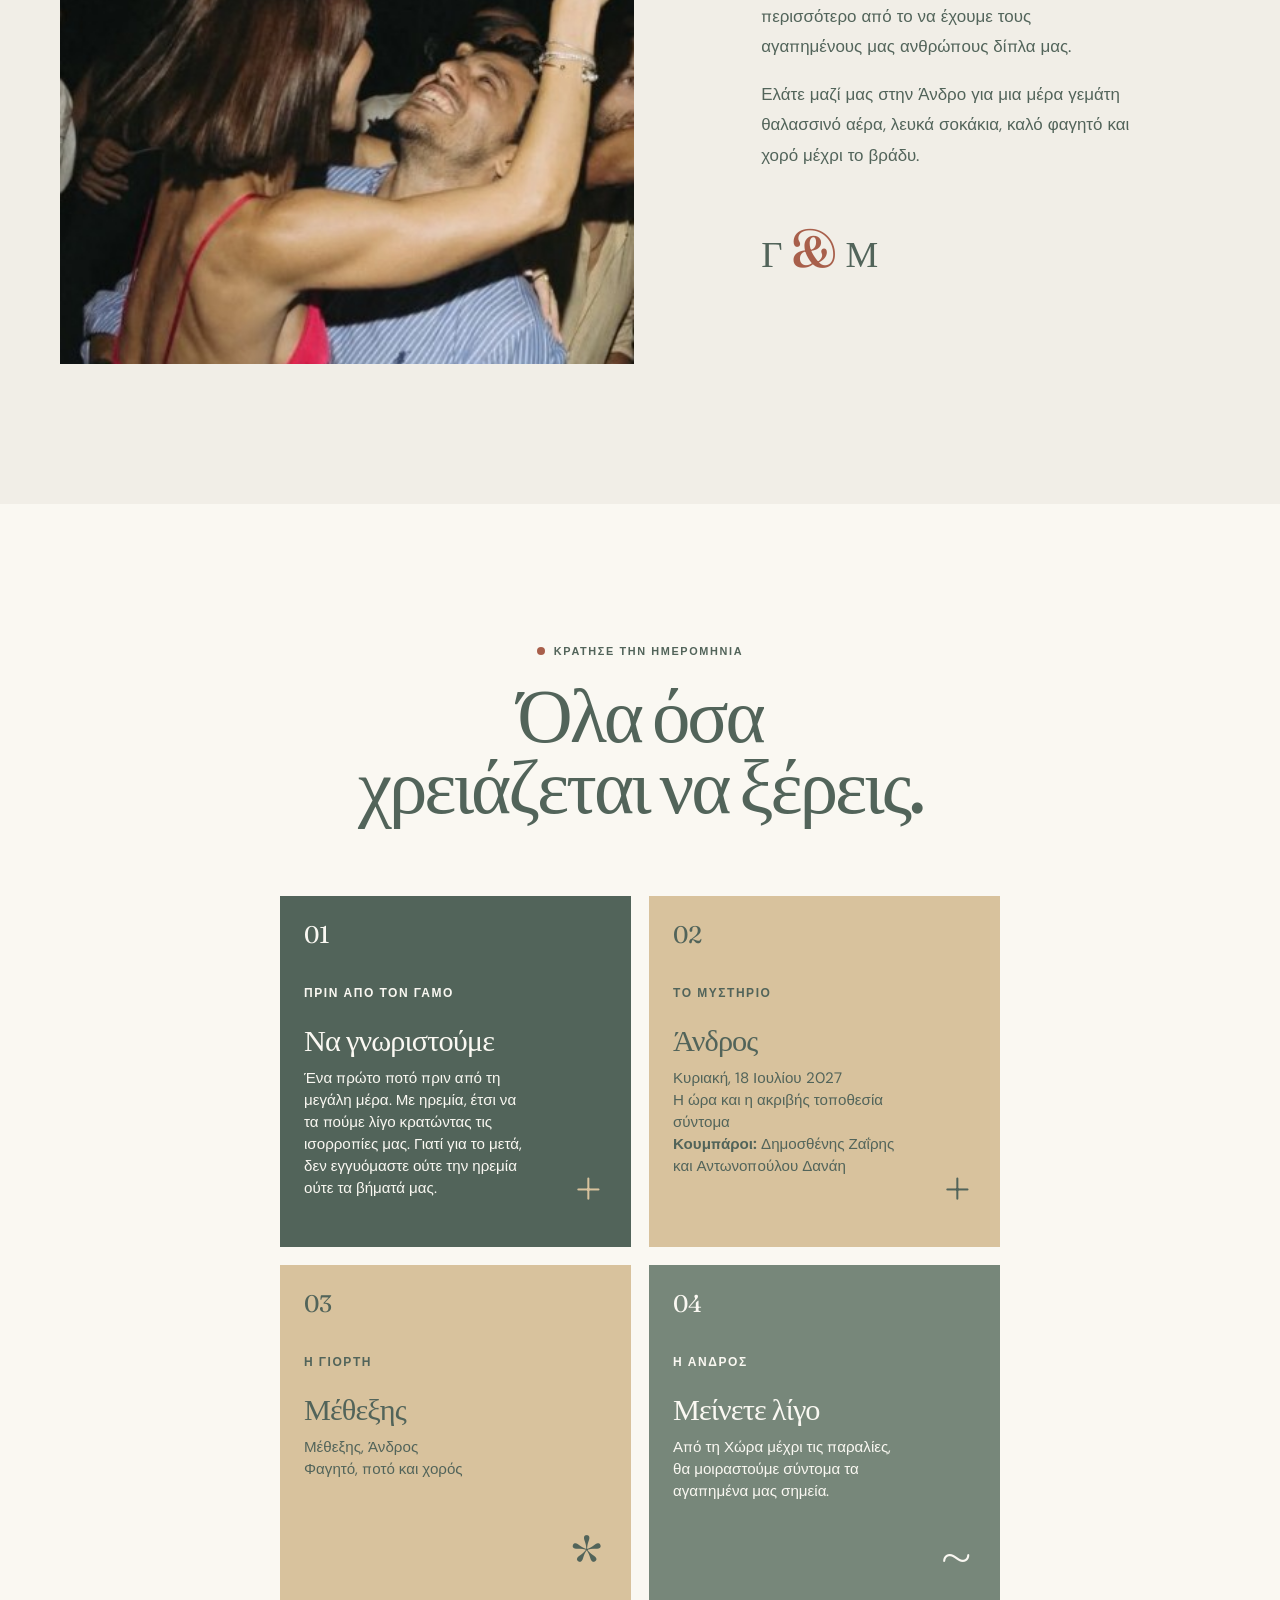
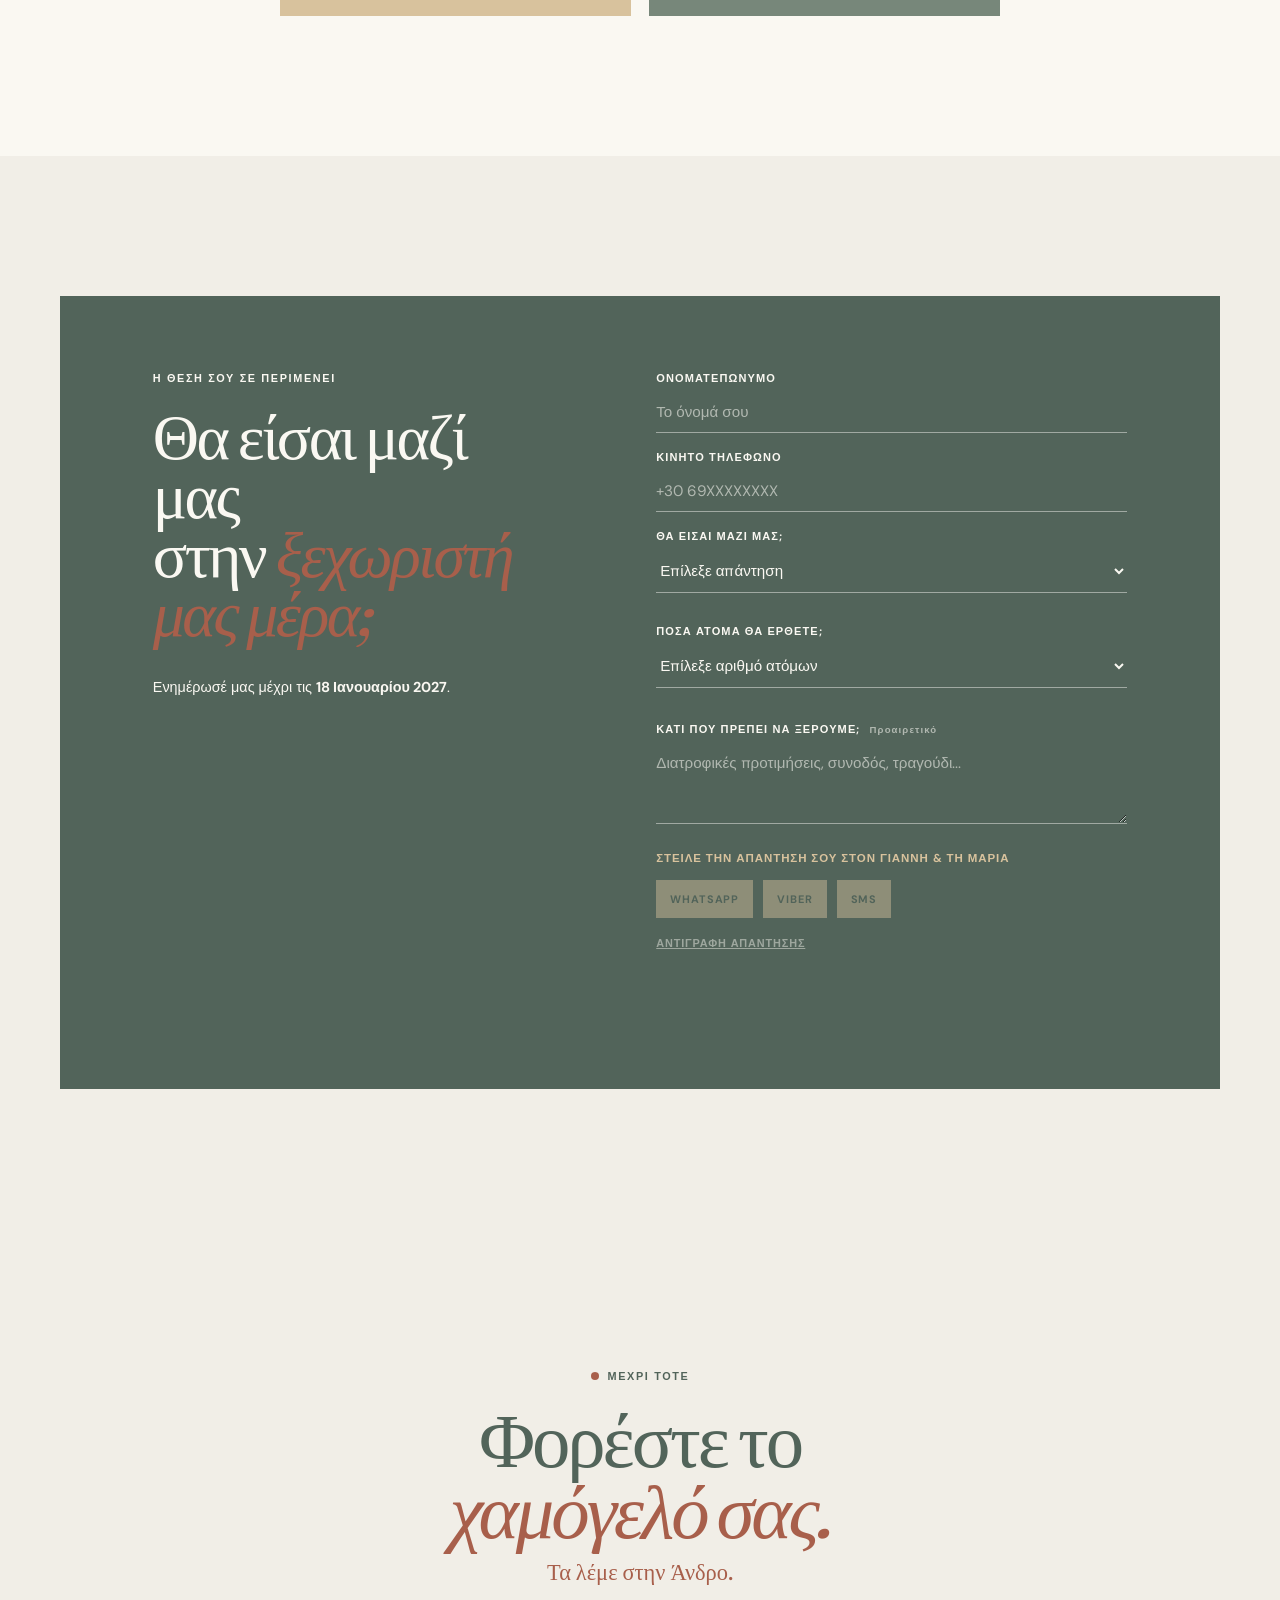
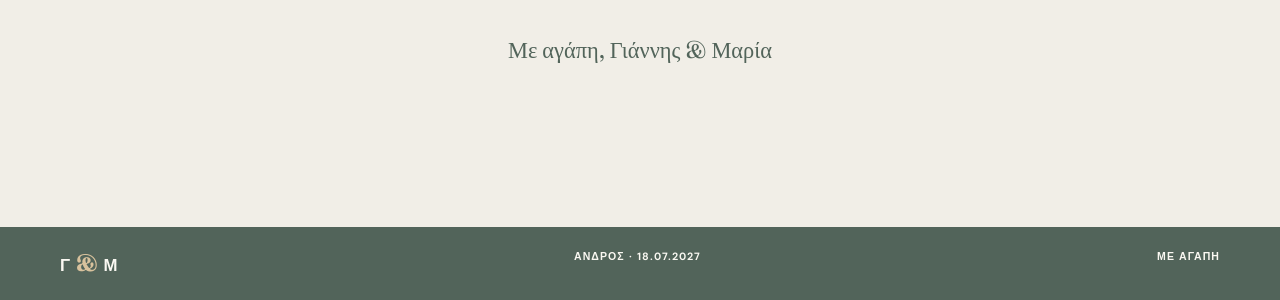
==== commit 83f2a77f: "Add files via upload" ====
--- a/index.html
+++ b/index.html
@@ -184,6 +184,6 @@
     </div>
   </footer>
 
-  <script src="script.js?v=2"></script>
+  <script src="script.js?v=4"></script>
 </body>
 </html>
